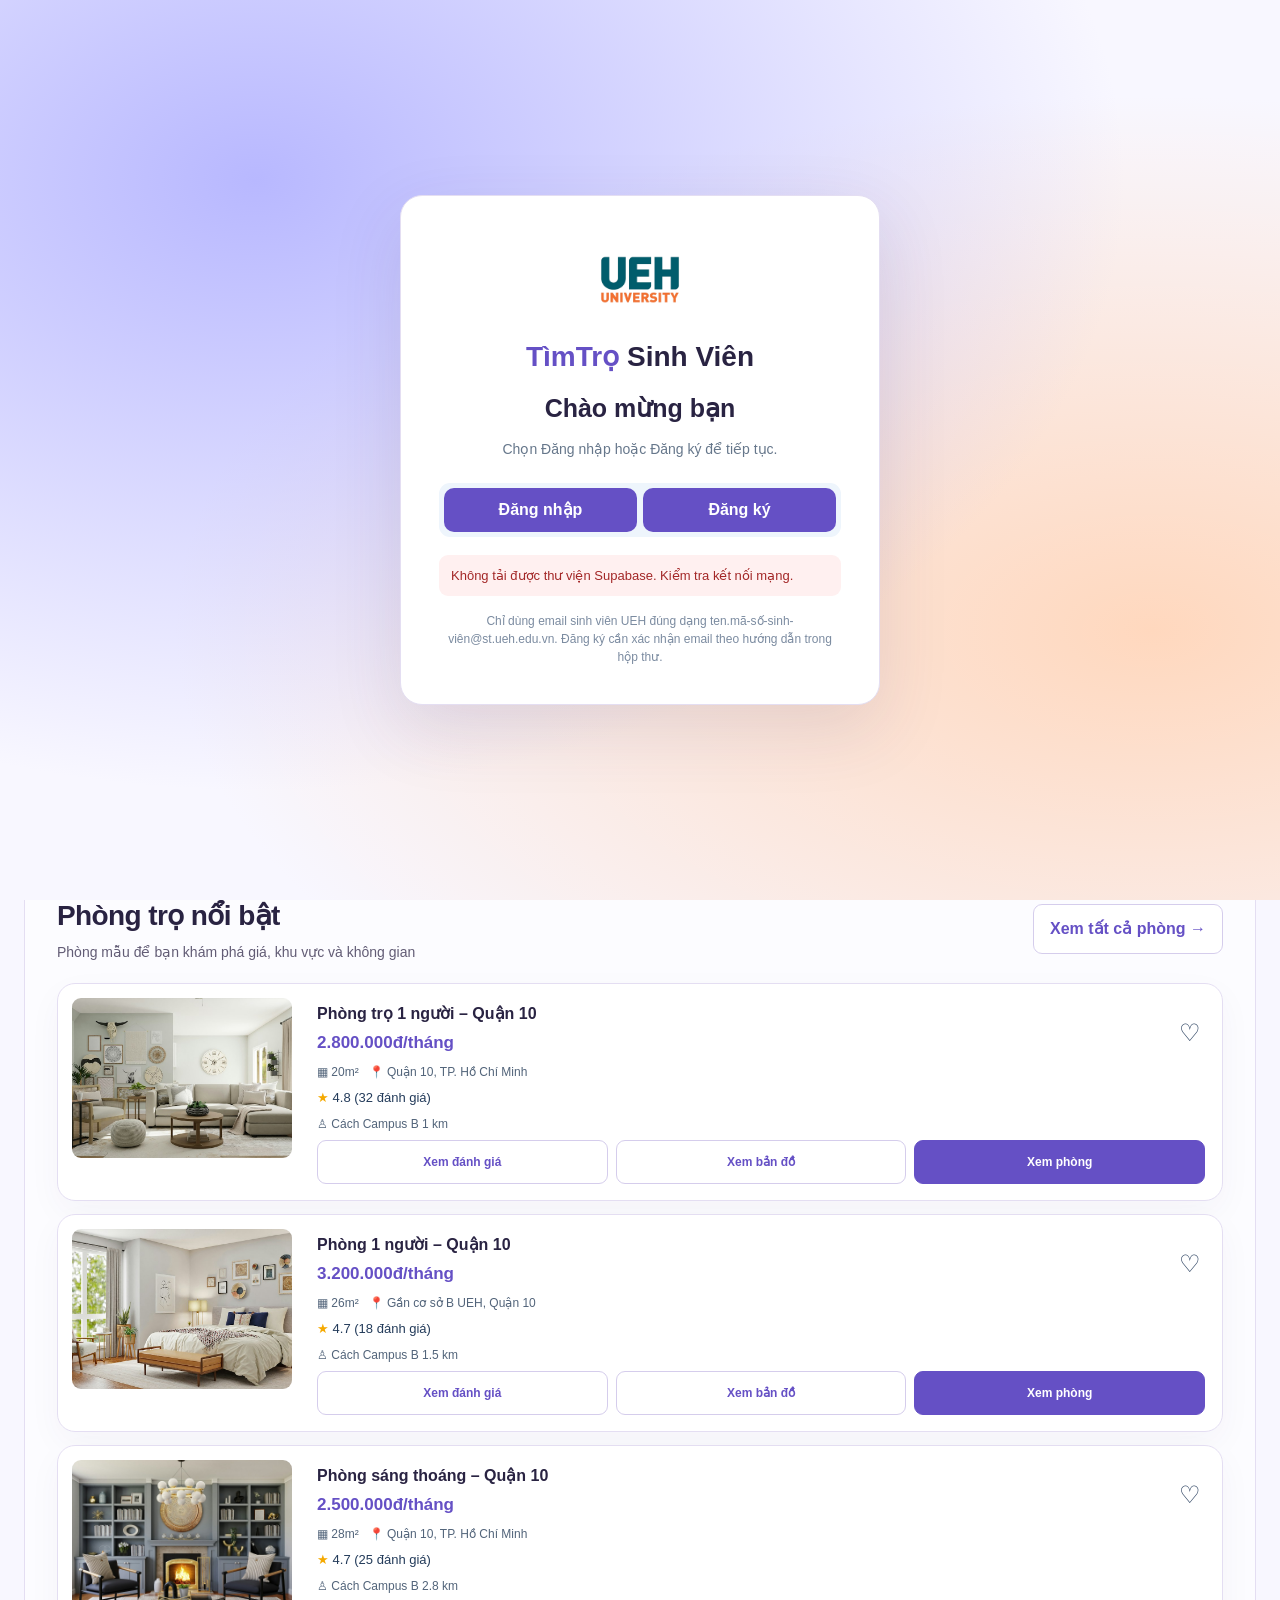
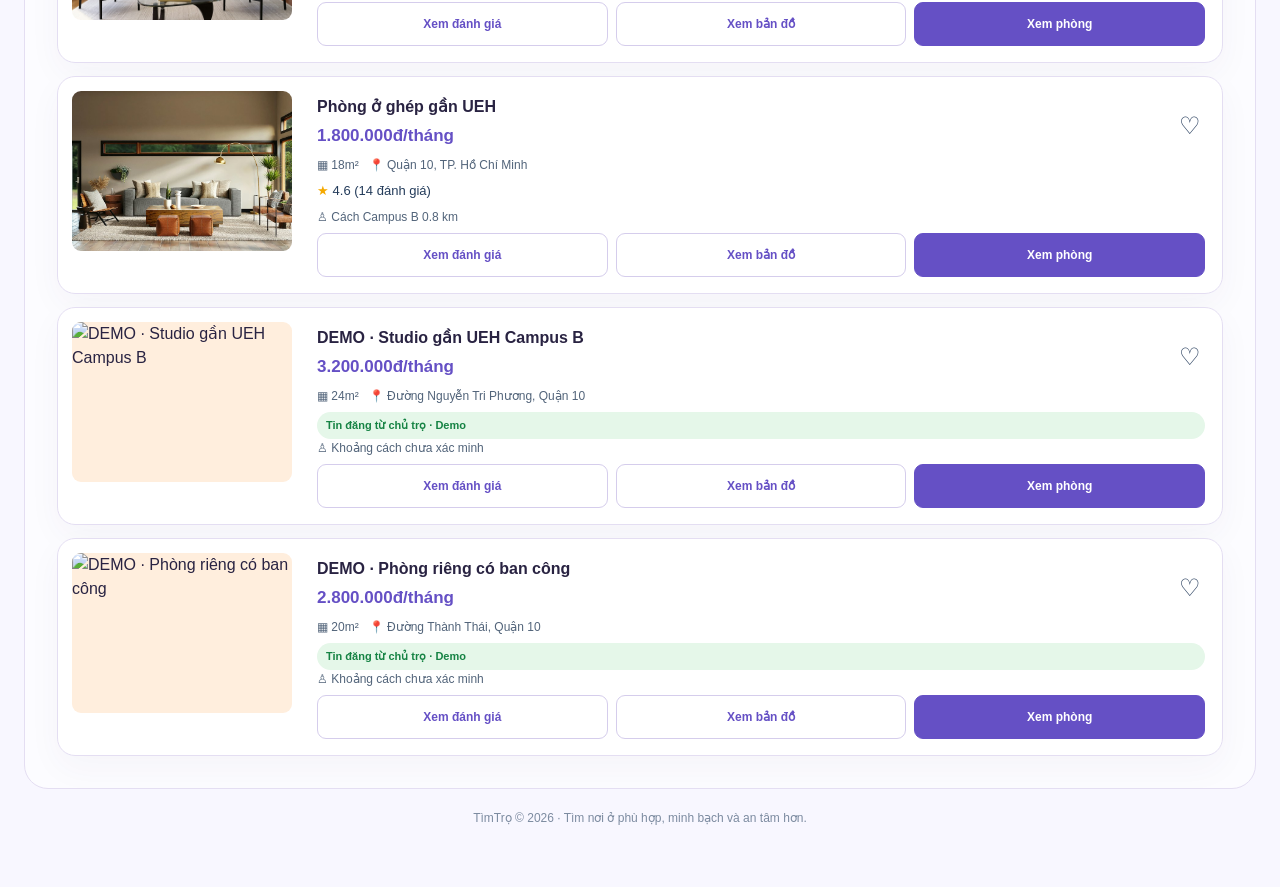
==== timtro_website/index.html @ a9573df6 "Defer OTP and fix roommate privacy and chat state" ====
<!DOCTYPE html>
<html lang="vi">
<head>
<meta charset="UTF-8" />
<meta name="viewport" content="width=device-width, initial-scale=1.0" />
<title>TìmTrọ — Tìm phòng trọ an toàn</title>
<style>
:root{--blue:#0878ed;--blue2:#0757b8;--navy:#10284b;--pale:#eef6ff;--line:#d9e8f5;--green:#168344;--greenbg:#e5f7e9;--muted:#68768a;--shadow:0 10px 30px #183e6510}
*{box-sizing:border-box}body{margin:0;font-family:Inter,"Segoe UI",Arial,sans-serif;color:#172b4d;background:linear-gradient(130deg,#f4f8ff,#fff 52%,#eef5ff);min-height:100vh}button,input,select,textarea{font:inherit}button{cursor:pointer;transition:.18s}button:hover{transform:translateY(-1px);filter:brightness(.98)}.shell{max-width:1220px;margin:auto;padding:14px 20px 32px}.topbar{height:64px;background:#fff;border:1px solid var(--line);border-radius:18px 18px 0 0;display:flex;align-items:center;justify-content:space-between;padding:0 25px;box-shadow:var(--shadow);position:sticky;top:0;z-index:20}.brand{display:flex;align-items:center;gap:12px;font-size:24px;font-weight:800;color:var(--navy);white-space:nowrap}.brandmark{width:34px;height:34px;display:grid;place-items:center;color:var(--blue);font-size:32px}.nav{display:flex;align-items:center;gap:clamp(12px,3vw,42px)}.nav button{border:0;background:none;color:#263b5a;padding:10px 0;font-size:14px}.nav button.active{color:var(--blue);font-weight:700}.avatar{border:0;background:#eaf4ff;border-radius:50%;width:38px;height:38px;color:#234a76;font-size:20px}.page{background:#ffffffb8;border:1px solid var(--line);border-top:0;border-radius:0 0 18px 18px;min-height:650px;overflow:hidden}.hero{min-height:245px;background:linear-gradient(90deg,#0759b7f5 0%,#0879eddb 48%,#163f6b55 100%),url('https://images.unsplash.com/photo-1616486338812-3dadae4b4ace?auto=format&fit=crop&w=1600&q=85') center/cover;display:flex;align-items:center;padding:38px 5%;color:#fff;position:relative}.hero-copy{max-width:560px;position:relative;z-index:1}.hero h1{font-size:clamp(30px,4vw,44px);line-height:1.12;margin:0 0 18px;font-weight:800;letter-spacing:-.8px}.hero p{font-size:16px;line-height:1.6;max-width:480px;margin:0 0 22px;color:#eaf5ff}.trust-row{display:flex;flex-wrap:wrap;gap:20px;font-size:14px;font-weight:700}.trust-row span{display:flex;gap:8px;align-items:center}.trust-row b{font-size:20px}.search-card{position:relative;margin:-48px auto 28px;width:min(760px,92%);background:#fff;border:1px solid #d6e6f5;border-radius:14px;padding:22px;box-shadow:0 16px 42px #123d6718;z-index:2}.field-label{display:block;font-size:13px;font-weight:750;color:#314866;margin:0 0 8px}.room-types{display:grid;grid-template-columns:1fr 1fr;gap:10px;margin-bottom:18px}.type-option{border:1px solid #d6e4f2;border-radius:10px;padding:12px;text-align:center;background:#f9fbfe;color:#334b68;font-weight:650}.type-option.selected{background:#e8f4ff;border-color:#1684f8;color:#0868cf;box-shadow:inset 0 0 0 1px #1684f8}.fields{display:grid;grid-template-columns:1fr 1fr;gap:15px;margin-bottom:15px}.fields.three{grid-template-columns:1fr 1fr 1fr}.field select,.field input{width:100%;border:1px solid #d4e1ee;border-radius:9px;padding:12px 11px;background:#fff;color:#243b5b;outline:none}.field select:focus,.field input:focus,textarea:focus{border-color:var(--blue);box-shadow:0 0 0 3px #0878ed17}.primary,.secondary,.lightbtn{border-radius:9px;padding:12px 16px;font-weight:750;border:1px solid var(--blue)}.primary{background:linear-gradient(110deg,#0878ed,#0765d1);color:white;box-shadow:0 4px 10px #0878ed24}.secondary{background:#fff;color:#0872dc}.lightbtn{background:#eff7ff;color:#1269bf;border-color:#d6e8fa}.full{width:100%}.content{padding:26px 30px 34px}.section-head{display:flex;align-items:flex-end;justify-content:space-between;gap:12px;margin-bottom:20px}.section-head h2{margin:0 0 5px;font-size:24px;color:var(--navy)}.muted{color:var(--muted);font-size:14px}.result-layout{display:grid;grid-template-columns:250px 1fr;gap:22px}.panel,.room-card,.review-panel,.detail-panel,.verification-card{background:#fff;border:1px solid var(--line);border-radius:13px;box-shadow:var(--shadow)}.panel{padding:18px;height:max-content}.panel h3{font-size:16px;margin:0 0 17px}.filter-line{font-size:13px;line-height:1.6;margin:0 0 14px;color:#455771}.filter-line strong{color:#243b5b}.room-list{display:flex;flex-direction:column;gap:13px}.room-card{display:grid;grid-template-columns:220px 1fr;gap:17px;padding:10px;cursor:pointer}.room-card:hover{border-color:#8cc6ff;box-shadow:0 10px 28px #0878ed13}.room-image{width:100%;height:160px;object-fit:cover;border-radius:9px;background:#e7eef7}.room-info{min-width:0;padding:4px 3px 2px;display:flex;flex-direction:column}.room-title-row{display:flex;justify-content:space-between;gap:10px}.room-title{font-weight:800;color:#183354;margin:0 0 4px;font-size:16px}.price{color:#0878ed;font-weight:800;font-size:17px;margin:0 0 8px}.verified-pill{display:inline-flex;align-items:center;gap:5px;background:var(--greenbg);color:var(--green);border-radius:20px;padding:5px 9px;font-size:11px;font-weight:800;white-space:nowrap;height:max-content}.meta{display:flex;flex-wrap:wrap;gap:10px;color:#52647a;font-size:12px;margin-bottom:7px}.rating{font-size:13px;color:#233b5a;margin-bottom:7px}.star{color:#f5a900}.room-actions{display:flex;gap:8px;margin-top:auto}.room-actions button{padding:8px 10px;font-size:12px;flex:1}.heart{background:none;border:0;font-size:24px;color:#243b5b;padding:0 4px}.heart.saved{color:#e34867}.back{border:0;background:none;color:#2a4667;font-weight:700;margin-bottom:16px;padding:0}.detail-grid{display:grid;grid-template-columns:1.2fr .8fr;gap:20px}.gallery-main{width:100%;height:330px;object-fit:cover;border-radius:12px}.thumbs{display:grid;grid-template-columns:repeat(4,1fr);gap:7px;margin:10px 0}.thumbs img{width:100%;height:72px;object-fit:cover;border-radius:7px;cursor:pointer;border:2px solid transparent}.thumbs img:hover{border-color:var(--blue)}.amenities{padding:18px;background:#fff;border:1px solid var(--line);border-radius:12px}.amenity-grid{display:grid;grid-template-columns:repeat(3,1fr);gap:15px;margin-top:14px;font-size:13px}.cost-card{background:#eff8ff;border:1px solid #cfe8fb;border-radius:12px;padding:18px;margin:14px 0}.cost-total{font-size:26px;font-weight:850;margin:7px 0 12px}.cost-row{display:flex;justify-content:space-between;gap:12px;font-size:13px;margin:11px 0}.verify-box{background:#e9f9ef;border:1px solid #c9eed5;border-radius:12px;padding:15px;margin:12px 0}.verify-box h3{color:#168344;margin:0 0 8px}.checkline{font-size:13px;margin:7px 0;color:#2d6241}.detail-actions{display:flex;gap:10px;margin-top:12px}.detail-actions>*{flex:1}.verify-banner{background:linear-gradient(100deg,#e7f9eb,#f7fff8);border-bottom:1px solid #d8efde;padding:24px 30px;display:flex;gap:18px;align-items:center}.shield{font-size:42px;color:#14823e}.verify-banner h2{color:#126d31;margin:0 0 5px;font-size:22px}.verify-list{padding:22px 30px;display:flex;flex-direction:column;gap:12px}.verify-step{background:white;border:1px solid var(--line);border-radius:12px;padding:18px;display:grid;grid-template-columns:55px 1fr auto;gap:14px;align-items:center}.step-icon{width:48px;height:48px;background:#168344;color:white;border-radius:50%;display:grid;place-items:center;font-size:23px}.verify-step h3{margin:0 0 7px;font-size:16px}.verify-step p{margin:5px 0;font-size:13px;color:#53647a}.reviews-grid{display:grid;grid-template-columns:1fr 300px;gap:20px}.review-panel{padding:20px}.rating-big{font-size:34px;font-weight:850}.review-tabs{display:flex;gap:8px;flex-wrap:wrap;margin:16px 0}.review-tabs button{border:1px solid var(--line);border-radius:9px;background:#eff7ff;padding:9px 14px;font-weight:650}.review-tabs button.active{border-color:var(--blue);color:var(--blue)}.review{display:grid;grid-template-columns:42px 1fr;gap:12px;padding:15px 0;border-bottom:1px solid #e5edf5}.review-avatar{width:40px;height:40px;border-radius:50%;display:grid;place-items:center;background:#e6f2ff;color:#1767b7;font-weight:800}.review h4{margin:0 0 4px}.review p{margin:6px 0;color:#53647a;font-size:14px;line-height:1.5}.checklist{background:#f0f8ff;padding:20px;border-radius:12px;border:1px solid var(--line);height:max-content}.checklist h3{margin:0 0 6px}.checkitem{padding:12px 0;border-bottom:1px solid #dce9f5;font-size:14px}.checkitem span{color:#0aad4b;font-size:19px;margin-right:9px}.contact-card{padding:22px}.landlord{display:flex;gap:16px;align-items:center;margin-bottom:18px}.landlord-avatar{width:82px;height:82px;border-radius:50%;object-fit:cover;background:#e4effb}.landlord h2{margin:0 0 6px}.verified-text{color:var(--green);font-weight:750}.contact-methods{display:grid;grid-template-columns:1fr 1fr;gap:10px;margin:15px 0 24px}.contact-card textarea{width:100%;min-height:115px;resize:vertical;padding:14px;border:1px solid #d1deeb;border-radius:10px;margin:8px 0 12px}.toast{position:fixed;right:22px;bottom:22px;background:#16385e;color:white;padding:14px 18px;border-radius:10px;box-shadow:0 12px 30px #10284b35;z-index:50;display:none}.empty{padding:50px 20px;text-align:center;color:var(--muted)}.hidden{display:none!important}.small-label{font-size:12px;color:var(--muted)}footer{text-align:center;color:#7c8ba0;font-size:12px;padding:20px}
@media(max-width:850px){.shell{padding:0}.topbar{border-radius:0;padding:0 14px;height:60px}.brand{font-size:20px}.nav{gap:10px}.nav button{font-size:12px}.nav button:nth-child(1),.nav button:nth-child(4){display:none}.page{border-radius:0}.result-layout,.detail-grid,.reviews-grid{grid-template-columns:1fr}.filter-panel{order:0}.room-card{grid-template-columns:170px 1fr}.room-image{height:150px}.content{padding:20px 14px}.hero{padding:30px 22px;min-height:230px}.search-card{margin-top:-30px;padding:16px}.verify-step{grid-template-columns:45px 1fr}.verify-step .secondary{grid-column:2}.verify-list{padding:16px}.verify-banner{padding:20px}.detail-actions{flex-direction:column}}
@media(max-width:560px){.nav button:nth-child(2),.nav button:nth-child(3){display:none}.hero h1{font-size:31px}.fields,.fields.three{grid-template-columns:1fr}.room-card{grid-template-columns:1fr}.room-image{height:190px}.room-actions{flex-wrap:wrap}.room-actions button{min-width:28%}.room-title-row{align-items:flex-start}.verified-pill{font-size:10px}.gallery-main{height:250px}.amenity-grid{grid-template-columns:1fr 1fr}.contact-methods{grid-template-columns:1fr}.section-head{align-items:flex-start;flex-direction:column}}

.role-gate{position:fixed;inset:0;z-index:1000;background:linear-gradient(135deg,#0759b7 0%,#0878ed 55%,#163f6b 100%);display:flex;align-items:center;justify-content:center;padding:22px;color:#173452}
.role-box{width:min(900px,100%);background:#fff;border-radius:24px;padding:clamp(24px,5vw,48px);box-shadow:0 25px 80px #042d5a55;text-align:center}
.role-brand{display:flex;justify-content:center;align-items:center;gap:10px;color:#10284b;font-weight:850;font-size:30px;margin-bottom:12px}.role-brand span{color:#0878ed;font-size:35px}
.role-box h1{font-size:clamp(25px,4vw,36px);margin:12px 0;color:#10284b}.role-intro{color:#66778b;line-height:1.6;max-width:570px;margin:0 auto 28px}
.role-options{display:grid;grid-template-columns:1fr 1fr;gap:18px;text-align:left}.role-choice{border:1.5px solid #d9e8f5;background:#f9fcff;border-radius:17px;padding:24px;display:flex;flex-direction:column;gap:12px;align-items:flex-start;color:#203c5e;cursor:pointer}.role-choice:hover{border-color:#0878ed;background:#f0f7ff;transform:translateY(-3px);box-shadow:0 12px 28px #0878ed18}.role-icon{height:58px;width:58px;border-radius:16px;background:#e2f1ff;display:grid;place-items:center;font-size:30px}.role-choice h2{font-size:22px;margin:0;color:#10284b}.role-choice p{font-size:14px;line-height:1.55;color:#63758a;margin:0;min-height:44px}.role-cta{margin-top:5px;color:#0878ed;font-weight:800}.role-note{font-size:12px;color:#7b8ba0;margin:22px 0 0}.role-switch{border:0;background:#e8f4ff;color:#0868cf;border-radius:8px;padding:8px 11px;font-size:12px;font-weight:800;margin-left:8px}
.auth-tabs{display:grid;grid-template-columns:1fr 1fr;gap:6px;background:#eef5fc;border-radius:11px;padding:5px;margin:0 0 18px}.auth-card .auth-tabs .auth-tab{background:transparent;color:#47617d;border:0;box-shadow:none;padding:10px}.auth-card .auth-tabs .auth-tab.active{background:#fff;color:#0872dc;box-shadow:0 2px 8px #10284b12}.auth-card input{display:block}.auth-card form label{margin-top:2px}
body.role-pending{overflow:hidden}
@media(max-width:600px){.role-options{grid-template-columns:1fr}.role-choice{padding:19px}.role-choice p{min-height:0}.role-box{padding:24px 18px}.role-brand{font-size:26px}}


.auth-gate{position:fixed;inset:0;z-index:1200;background:linear-gradient(135deg,#0759b7 0%,#0878ed 55%,#163f6b 100%);display:flex;align-items:center;justify-content:center;padding:20px;color:#173452}
.auth-card{width:min(480px,100%);background:#fff;border-radius:22px;padding:clamp(24px,5vw,38px);box-shadow:0 25px 80px #042d5a55}
.auth-brand{font-size:28px;font-weight:850;color:#10284b;text-align:center;margin-bottom:10px}.auth-brand span{color:#0878ed}
.auth-card h1{text-align:center;font-size:25px;color:#10284b;margin:12px 0}.auth-copy{text-align:center;color:#66778b;line-height:1.55;font-size:14px;margin:0 0 22px}
.auth-card .auth-back{display:block;width:auto;margin:0 auto 18px;padding:7px 0;border:0;background:transparent;color:#0872dc;box-shadow:none;font-weight:700}.auth-card label{display:block;font-size:13px;font-weight:750;margin:0 0 7px;color:#314866}.auth-card input{width:100%;border:1px solid #d4e1ee;border-radius:10px;padding:13px 12px;margin-bottom:12px}.auth-card button{width:100%;border-radius:10px;padding:13px 16px;font-weight:750;border:1px solid #0878ed;background:linear-gradient(110deg,#0878ed,#0765d1);color:white}.auth-msg{font-size:13px;line-height:1.5;margin-top:14px;padding:11px 12px;border-radius:9px;display:none;overflow-wrap:anywhere}.auth-msg.info{display:block;background:#eff7ff;color:#174e85}.auth-msg.error{display:block;background:#fff0f0;color:#a32727}.auth-msg.success{display:block;background:#e9f9ef;color:#126d31}.auth-small{text-align:center;font-size:12px;color:#7b8ba0;line-height:1.5;margin:16px 0 0}.auth-user{font-size:12px;color:#5c6f85;max-width:230px;overflow-wrap:anywhere}

/* Roommate finder */
.roommate-hero{display:grid;grid-template-columns:1.1fr .9fr;gap:20px;align-items:center;padding:28px;background:linear-gradient(120deg,#eaf8ff,#f7fcff);border:1px solid #d5edf9;border-radius:16px;margin-bottom:22px}.roommate-hero h2{font-size:clamp(24px,3vw,34px);margin:0 0 10px;color:#075b82}.roommate-hero p{line-height:1.65;color:#45677b;margin:0}.roommate-hero-art{font-size:72px;text-align:center;letter-spacing:8px}.roommate-layout{display:grid;grid-template-columns:300px minmax(0,1fr);gap:20px;align-items:start}.roommate-form{display:grid;grid-template-columns:1fr 1fr;gap:13px}.roommate-form .wide{grid-column:1/-1}.roommate-form input,.roommate-form select,.roommate-form textarea,.roommate-filters input,.roommate-filters select{width:100%;border:1px solid #d4e1ee;border-radius:9px;padding:11px;background:#fff;color:#243b5b}.roommate-form textarea{min-height:94px;resize:vertical}.tag-options{display:flex;flex-wrap:wrap;gap:7px}.tag-option{border:1px solid #d7e7f2;border-radius:20px;padding:7px 10px;background:#f8fcff;color:#47617d;font-size:12px}.tag-option.selected{background:#e2f6f2;border-color:#65c9b5;color:#116c5d}.roommate-filters{display:grid;grid-template-columns:repeat(5,minmax(110px,1fr));gap:9px;margin-bottom:14px}.roommate-grid{display:grid;grid-template-columns:repeat(2,minmax(0,1fr));gap:14px}.person-card{background:#fff;border:1px solid var(--line);border-radius:14px;padding:15px;box-shadow:var(--shadow);min-width:0}.person-head{display:flex;gap:12px;align-items:center}.person-photo{width:72px;height:72px;border-radius:50%;object-fit:cover;background:#e8f3fc;flex-shrink:0}.person-name{font-weight:800;font-size:16px;color:#183354;margin:0 0 5px}.online-dot{color:#168344;font-size:12px;font-weight:700}.match-score{margin-left:auto;background:#e3faf3;color:#087b64;border-radius:12px;padding:8px;font-weight:850;white-space:nowrap}.person-tags{display:flex;flex-wrap:wrap;gap:6px;margin:10px 0}.person-tag{font-size:11px;background:#eaf6ff;color:#2a6489;border-radius:20px;padding:5px 8px}.person-intro{font-size:13px;line-height:1.55;color:#53677c;min-height:58px}.person-actions{display:grid;grid-template-columns:1fr 1fr;gap:8px}.person-actions button{font-size:12px;padding:10px 7px}.connection-note{background:#eff8ff;border:1px solid #d7eaf8;border-radius:11px;padding:13px;color:#496780;font-size:13px;line-height:1.5;margin-top:14px}.request-status{font-size:12px;font-weight:800;padding:5px 8px;border-radius:20px;background:#fff3d7;color:#946100}.request-status.accepted{background:#e5f7e9;color:#168344}.request-status.declined{background:#fff0f0;color:#a32727}.roommate-empty{border:1px dashed #b9d5e9;border-radius:12px;padding:25px;text-align:center;color:#60768b;grid-column:1/-1}
@media(max-width:950px){.roommate-layout{grid-template-columns:1fr}.roommate-filters{grid-template-columns:repeat(3,minmax(0,1fr))}}
@media(max-width:650px){.roommate-hero{grid-template-columns:1fr}.roommate-hero-art{display:none}.roommate-grid{grid-template-columns:1fr}.roommate-form{grid-template-columns:1fr}.roommate-form .wide{grid-column:auto}.roommate-filters{grid-template-columns:1fr 1fr}.nav button[data-page="roommates"]:not([data-open-messages]){display:none}}


/* Host management workspace */
.host-layout{display:grid;grid-template-columns:repeat(4,minmax(0,1fr));gap:12px;margin:18px 0}.host-stat{background:#fff;border:1px solid var(--line);border-radius:13px;padding:17px;box-shadow:var(--shadow)}.host-stat .num{font-size:27px;font-weight:850;color:var(--navy);margin-top:6px}.host-toolbar{display:flex;gap:10px;flex-wrap:wrap;align-items:center;justify-content:space-between;margin:20px 0 12px}.host-listings{display:grid;grid-template-columns:repeat(2,minmax(0,1fr));gap:14px}.host-room{display:grid;grid-template-columns:150px 1fr;gap:14px;background:white;border:1px solid var(--line);border-radius:14px;padding:12px;box-shadow:var(--shadow);min-width:0}.host-room img{width:150px;height:145px;object-fit:cover;border-radius:9px;background:#eef4fa}.host-room h3{margin:0 0 6px;color:var(--navy)}.host-room-actions{display:flex;gap:7px;flex-wrap:wrap;margin-top:12px}.host-room-actions button{font-size:12px;padding:8px 10px}.host-status{display:inline-flex;padding:5px 9px;border-radius:30px;font-size:11px;font-weight:800}.host-status.available{background:#e7f9ee;color:#147b3e}.host-status.unavailable{background:#fff0e8;color:#ad4c18}.host-status.draft{background:#eef2f7;color:#596a80}.host-form-grid{display:grid;grid-template-columns:1fr 1fr;gap:13px}.host-form-grid .wide{grid-column:1/-1}.host-form-grid textarea{width:100%;padding:12px;border:1px solid #d4e1ee;border-radius:9px;min-height:85px}.host-photo-preview{display:flex;gap:8px;flex-wrap:wrap;margin-top:8px}.host-photo-preview img{width:92px;height:72px;object-fit:cover;border-radius:8px;border:1px solid var(--line)}.host-nav-only{display:none!important} #hostPage{display:none!important} .role-switch{display:none!important}.host-mode .nav button[data-page]:not([data-page="host"]){display:none}.host-mode .host-nav-only{display:inline-flex!important}.host-mode .nav button[data-page="host"]{color:var(--blue);font-weight:800}.host-mode #homePage,.host-mode #searchPage,.host-mode #detailPage,.host-mode #verificationPage,.host-mode #reviewsPage,.host-mode #contactPage,.host-mode #favoritesPage,.host-mode #notificationsPage,.host-mode #accountPage,.host-mode #roommatesPage{display:none!important}
@media(max-width:800px){.host-layout{grid-template-columns:repeat(2,minmax(0,1fr))}.host-listings{grid-template-columns:1fr}}
@media(max-width:520px){.host-room{grid-template-columns:1fr}.host-room img{width:100%;height:170px}.host-form-grid{grid-template-columns:1fr}.host-form-grid .wide{grid-column:auto}.host-layout{gap:8px}.host-stat{padding:12px}.host-stat .num{font-size:22px}}

.contact-settings{display:grid;grid-template-columns:1fr 1fr;gap:12px}.contact-settings input,.contact-settings select{width:100%;border:1px solid #d4e1ee;border-radius:9px;padding:11px;background:#fff}.inbox-toolbar{display:flex;gap:10px;align-items:center;justify-content:space-between;flex-wrap:wrap}.privacy-note{font-size:12px;color:#63758b;line-height:1.5}.chat-thread{display:flex;gap:12px;align-items:center;padding:12px;border-bottom:1px solid #e5edf5}.chat-thread:last-child{border-bottom:0}.chat-thread .review-avatar{flex-shrink:0}@media(max-width:560px){.contact-settings{grid-template-columns:1fr}}

/* Entry screens rely on the .hidden class. Do not force-hide them when visible. */
.shell{position:relative;z-index:1}
.topbar,.nav{position:relative;z-index:20;pointer-events:auto}
.nav button{position:relative;z-index:21;pointer-events:auto;cursor:pointer}
#accountPage{position:relative;z-index:1}

/* TìmTrọ roommate discovery: dating-app-inspired, but focused on safe roommate compatibility. */
.profile-settings-layout{display:grid;grid-template-columns:minmax(220px,.65fr) minmax(0,1.7fr);gap:18px;align-items:start}
.profile-photo-panel{text-align:center;position:sticky;top:88px}
.profile-large-avatar{width:116px;height:116px;border-radius:50%;object-fit:cover;border:4px solid #eff7ff;box-shadow:0 8px 22px #1d4e7a18;margin:8px auto 14px;display:block}
.profile-photo-panel h3{margin:0 0 6px;color:var(--navy)}
.profile-photo-panel #choosePfp{margin:12px auto 8px}
.account-profile-form h3{margin:0 0 16px}
.account-profile-form .fields{margin-bottom:8px}
.account-profile-form .field.wide{grid-column:1/-1}
.profile-form-actions{display:flex;gap:10px;flex-wrap:wrap;margin-top:8px}
.roommate-hero{background:linear-gradient(120deg,#e8f3ff,#f8fbff 52%,#e5f2ff);border-color:#cfe3f7}
.roommate-hero h2{color:#164e8d}
.roommate-hero-art{font-size:62px;letter-spacing:2px}
.roommate-hero .person-tag{background:#fff;color:#1767b7;border:1px solid #cfe3f7}
.roommate-grid{grid-template-columns:repeat(2,minmax(0,1fr));align-items:stretch}
.person-card.dating-card{padding:0;overflow:hidden;border-radius:18px;display:flex;flex-direction:column;box-shadow:0 12px 28px #233e5510;transition:transform .18s,box-shadow .18s}
.person-card.dating-card:hover{transform:translateY(-3px);box-shadow:0 18px 36px #233e551a}
.dating-photo-wrap{position:relative;height:205px;background:linear-gradient(135deg,#e9f3ff,#f7fbff);overflow:hidden}
.dating-photo{width:100%;height:100%;object-fit:cover;display:block}
.dating-photo-wrap:after{content:"";position:absolute;inset:45% 0 0;background:linear-gradient(transparent,#101b30a8);pointer-events:none}
.dating-photo-score{position:absolute;z-index:1;top:12px;right:12px;background:#fff;color:#0868cf;border:1px solid #cfe3f7;border-radius:22px;padding:7px 11px;font-size:12px;font-weight:850;box-shadow:0 4px 15px #10284b25}
.dating-photo-badge{position:absolute;z-index:1;left:12px;bottom:12px;color:#fff;font-size:11px;font-weight:800;letter-spacing:.3px}
.dating-card-body{padding:16px;display:flex;flex-direction:column;flex:1}
.dating-name-row{display:flex;gap:8px;align-items:flex-start;justify-content:space-between}
.dating-name-row .person-name{font-size:19px;line-height:1.25}
.dating-meta{font-size:12px;color:#68768a;line-height:1.5;margin-top:4px}
.dating-budget{font-size:14px;font-weight:850;color:#163c62;margin:12px 0 6px}
.dating-card-body .person-intro{min-height:auto;margin:8px 0 4px}
.dating-card-body .person-tags{margin:9px 0 14px}
.dating-actions{display:grid;grid-template-columns:.8fr 1.2fr;gap:9px;margin-top:auto}
.dating-actions button{border-radius:24px;padding:11px 9px;font-size:13px;font-weight:800}
.dating-pass{background:#fff;color:#69788a;border:1px solid #dfe7ef}
.dating-like{background:linear-gradient(110deg,#0878ed,#075fc5);color:#fff;border:1px solid #0868cf;box-shadow:0 5px 14px #0878ed25}
.dating-sub-actions{display:flex;align-items:center;justify-content:space-between;gap:8px;margin-top:9px}
.dating-sub-actions button{font-size:12px;padding:7px 8px;border:0;background:transparent;color:#47617d}
.dating-chip{display:inline-flex;align-items:center;gap:5px;border-radius:20px;background:#eaf4ff;color:#1767b7;padding:5px 8px;font-size:11px;font-weight:750}

/* Compact view switch: same roommate data in list/card or swipe mode. */
.roommate-results-toolbar{align-items:center}
.roommate-view-actions{display:flex;align-items:center;gap:8px;flex-wrap:wrap}
.roommate-view-toggle,.roommate-view-refresh{padding:8px 11px;font-size:12px;white-space:nowrap}
.roommate-view-toggle[aria-pressed="true"]{background:#eaf4ff;color:#075fc5;box-shadow:inset 0 0 0 1px #c4def9}

/* Dating-app inspired swipe deck, using TìmTrọ blue rather than pink. */
#roommateResults.roommate-grid.swipe-mode{display:flex!important;justify-content:center;align-items:flex-start;min-height:620px;padding:12px 0 20px;}
.swipe-deck{width:min(100%,440px);position:relative;margin:0 auto 18px;padding:8px 0 18px;touch-action:pan-y;isolation:isolate;}
.swipe-deck:before,.swipe-deck:after{content:"";position:absolute;inset:18px 12px 34px;background:#fff;border:1px solid #dce9f7;border-radius:22px;box-shadow:0 10px 28px #174b7b12;z-index:-2;pointer-events:none;transform:rotate(-3deg)}
.swipe-deck:after{inset:12px 6px 27px;z-index:-1;transform:rotate(2deg);background:#f9fcff}
.swipe-card{width:100%;max-width:440px;margin:0 auto;position:relative;z-index:1;cursor:grab;touch-action:pan-y;user-select:none;-webkit-user-select:none;transform:translateX(0) rotate(0);transition:transform .22s ease,box-shadow .22s ease;box-shadow:0 18px 42px #143a601a!important;}
.swipe-card:active{cursor:grabbing}
.swipe-card .dating-photo-wrap{height:300px}
.swipe-card .dating-card-body{padding:19px}
.swipe-card .dating-name-row .person-name{font-size:22px}
.swipe-card .dating-actions{grid-template-columns:1fr 1.25fr;gap:12px;margin-top:15px}
.swipe-card .dating-actions button{min-height:46px;font-size:14px}
.swipe-card .dating-pass{color:#1767b7;border:1px solid #bdd9f7;background:#fff}
.swipe-card .dating-like{background:linear-gradient(110deg,#0878ed,#075fc5);border-color:#075fc5;color:#fff}
.swipe-card.swipe-exit-left{transform:translateX(-125%) rotate(-14deg);opacity:.2}
.swipe-card.swipe-exit-right{transform:translateX(125%) rotate(14deg);opacity:.2}
.swipe-instructions{display:flex;align-items:center;justify-content:center;gap:8px;flex-wrap:wrap;text-align:center;color:#5b7088;font-size:12px;margin:0 auto 10px;max-width:440px}
.swipe-instructions span{display:inline-flex;align-items:center;gap:4px;background:#fff;border:1px solid #d7e7f8;border-radius:24px;padding:6px 10px}
.swipe-count{font-size:12px;color:#6b7d92;text-align:center;margin:0 0 8px}
.swipe-empty{width:min(100%,440px);margin:8px auto;padding:36px 22px;text-align:center;background:#fff;border:1px solid #d9e8f7;border-radius:18px;box-shadow:0 12px 28px #123d6710}
.swipe-empty h3{margin:0 0 8px;color:#164e8d}
@media(max-width:540px){#roommateResults.roommate-grid.swipe-mode{min-height:560px;padding:8px 0 14px}.swipe-card .dating-photo-wrap{height:250px}.swipe-card .dating-card-body{padding:15px}.swipe-card .dating-name-row .person-name{font-size:20px}}

.profile-modal-backdrop{position:fixed;inset:0;z-index:1800;background:#14243c80;display:flex;align-items:center;justify-content:center;padding:18px}
.profile-modal{width:min(620px,100%);max-height:90vh;overflow:auto;background:#fff;border-radius:20px;box-shadow:0 22px 80px #0a1a302d}
.profile-modal-cover{height:210px;background:#edf4fb;position:relative}
.profile-modal-cover img{width:100%;height:100%;object-fit:cover}
.profile-modal-close{position:absolute;right:12px;top:12px;border:0;border-radius:50%;width:38px;height:38px;background:#fff;color:#243b5b;font-size:22px}
.profile-modal-body{padding:22px}
.profile-modal-body h2{margin:0 0 5px}
.profile-modal-actions{display:flex;gap:10px;flex-wrap:wrap;margin-top:18px}
.profile-modal-actions button{flex:1;min-width:140px}
@media(max-width:760px){.profile-settings-layout{grid-template-columns:1fr}.profile-photo-panel{position:static}.roommate-layout{grid-template-columns:1fr}.roommate-grid{grid-template-columns:repeat(2,minmax(0,1fr))}.dating-photo-wrap{height:180px}}
@media(max-width:540px){.roommate-grid{grid-template-columns:1fr}.dating-photo-wrap{height:230px}.profile-form-actions>*{width:100%}}


/* Keep the essential account and message links reachable on phone screens. */
@media(max-width:850px){.nav button[data-open-messages]{display:inline-flex!important}}
@media(max-width:560px){.topbar{gap:8px;padding:0 10px}.nav{max-width:calc(100vw - 145px);overflow-x:auto;flex-wrap:nowrap;gap:8px;justify-content:flex-end}.nav button{white-space:nowrap;font-size:11px;padding:8px 2px}.nav button[data-page="home"],.nav button[data-page="search"],.nav button[data-page="roommates"]:not([data-open-messages]),.nav button[data-page="favorites"],.nav button[data-page="notifications"]{display:none!important}.nav button[data-open-messages],.nav button[data-page="account"],.nav button.avatar{display:inline-flex!important;align-items:center;justify-content:center}.nav button.avatar{flex:0 0 34px;width:34px;height:34px;padding:0}.roommate-layout{display:flex;flex-direction:column-reverse}.profile-settings-layout{grid-template-columns:1fr}}


.ueh-logo-wrap{display:inline-flex;align-items:center;background:#fff;padding:2px 6px;border-radius:8px;border:1px solid #d4e7ea;box-shadow:0 2px 6px #00586212}
.ueh-svg-logo{width:56px;height:38px;display:block}
.brand-text{display:flex;align-items:center;gap:6px;font-size:22px;color:#10284b}
.brand-sub{font-size:12px;background:#ea5b27;color:#fff;padding:2px 7px;border-radius:12px;font-weight:800;letter-spacing:.5px}
.brandmark{display:none}

/* Modern Animations & Micro-interactions */
@keyframes fadeIn {
  from { opacity: 0; transform: translateY(8px); }
  to { opacity: 1; transform: translateY(0); }
}
@keyframes heroShimmer {
  0% { background-position: 0% 50%; }
  50% { background-position: 100% 50%; }
  100% { background-position: 0% 50%; }
}
@keyframes heartBeat {
  0% { transform: scale(1); }
  30% { transform: scale(1.35); }
  60% { transform: scale(0.9); }
  100% { transform: scale(1); }
}
main section:not(.hidden) {
  animation: fadeIn 0.35s cubic-bezier(0.16, 1, 0.3, 1) forwards;
}
.hero {
  background-size: 200% 200%, cover !important;
  animation: heroShimmer 18s ease infinite;
}
.room-card, .person-card, .review-panel, .panel, .search-card {
  transition: transform 0.22s cubic-bezier(0.16, 1, 0.3, 1), box-shadow 0.22s cubic-bezier(0.16, 1, 0.3, 1), border-color 0.22s ease;
}
.room-card:hover {
  transform: translateY(-3px);
  border-color: #7ab8fb !important;
  box-shadow: 0 14px 34px #0878ed1a !important;
}
.room-card:hover .room-image {
  transform: scale(1.02);
}
.heart {
  transition: transform 0.2s cubic-bezier(0.175, 0.885, 0.32, 1.275), color 0.2s ease;
}
.heart:hover {
  transform: scale(1.2);
}
.heart.saved {
  animation: heartBeat 0.4s cubic-bezier(0.175, 0.885, 0.32, 1.275);
}

 .ueh-logo-image{display:block;width:72px;height:72px;object-fit:contain;flex:none}.auth-brand .ueh-logo-image{width:130px;height:94px}.role-brand .ueh-logo-image{width:72px;height:55px}.ueh-logo-wrap{padding:0 4px!important;overflow:visible} .chat-avatar{width:34px;height:34px;flex:0 0 34px;border-radius:50%;object-fit:cover;background:#d9e7f0;color:#005862;display:inline-flex;align-items:center;justify-content:center;font-weight:800}.chat-message{display:flex;align-items:flex-end;gap:8px}.chat-message.mine{justify-content:flex-end}.chat-header>div{display:grid;grid-template-columns:34px minmax(0,1fr);grid-template-rows:auto auto;column-gap:9px;align-items:center}.chat-header>div>.chat-avatar{grid-column:1;grid-row:1/3}.chat-header h3{grid-column:2;grid-row:1;margin:0}.chat-header p{grid-column:2;grid-row:2;margin:0}.chat-thread{display:flex;align-items:center;gap:10px}
</style>
<link rel="stylesheet" href="assets/aurora.css">
</head>
<body>

<div class="auth-gate hidden" id="authGate">
  <div class="auth-card">
    <div class="auth-brand">
  <div style="display:flex;justify-content:center;margin-bottom:8px">
    <img class="ueh-logo-image" src="assets/ueh-logo.png" alt="UEH University" width="110" height="110">
  </div>
  <span>TìmTrọ</span> Sinh Viên
</div>
    <h1 id="authTitle">Chào mừng bạn</h1>
    <p class="auth-copy" id="authCopy">Chọn Đăng nhập hoặc Đăng ký để tiếp tục.</p>
    <button type="button" id="backToRole" class="auth-back hidden">← Quay lại chọn vai trò</button>
    <div class="auth-tabs" role="group" aria-label="Tài khoản">
      <button type="button" class="auth-tab" id="loginTab" data-auth-mode="login">Đăng nhập</button>
      <button type="button" class="auth-tab" id="signupTab" data-auth-mode="signup">Đăng ký</button>
    </div>
    <form id="authForm" class="hidden">
      <div id="usernameWrap" class="hidden">
         <label for="authUsername">Tên hiển thị</label>
        <input id="authUsername" type="text" autocomplete="username" minlength="2" maxlength="40" placeholder="Tên người dùng" />
      </div>
      <label for="authEmail">Email sinh viên UEH</label>
       <input id="authEmail" type="email" autocomplete="username" required placeholder="ten.123456789@st.ueh.edu.vn" />
       <label for="authPassword">Mật khẩu</label>
       <input id="authPassword" type="password" autocomplete="current-password" minlength="8" required placeholder="Ít nhất 8 ký tự" />
       <div id="confirmPasswordWrap" class="hidden"><label for="authConfirmPassword">Xác nhận mật khẩu</label><input id="authConfirmPassword" type="password" autocomplete="new-password" minlength="8" /></div>
       <button id="sendAuth" type="submit">Đăng nhập</button>
    </form>
     <button id="backToAuthChoice" type="button" class="auth-back hidden">← Quay lại lựa chọn</button>
    <div id="authMessage" class="auth-msg" role="status" aria-live="polite"></div>
     <p class="auth-small">Chỉ dùng email sinh viên UEH đúng dạng ten.mã-số-sinh-viên@st.ueh.edu.vn. Đăng ký cần xác nhận email theo hướng dẫn trong hộp thư.</p>
  </div>
</div>

<div class="role-gate hidden" id="roleGate">
  <div class="role-box">
    <div class="role-brand">
  <div style="display:inline-flex;align-items:center;background:#fff;padding:2px 6px;border-radius:8px;border:1px solid #d4e7ea;box-shadow:0 2px 6px #00586212;margin-right:10px">
    <img class="ueh-logo-image" src="assets/ueh-logo.png" alt="UEH University" width="110" height="110">
  </div>
  <span>TìmTrọ UEH</span>
</div>
    <h1>Bạn đang tìm phòng hay cho thuê?</h1>
    <p class="role-intro">Chọn vai trò của bạn để bắt đầu. Bạn có thể đổi vai trò sau này.</p>
    <div class="role-options">
      <button class="role-choice" data-role="finder">
        <span class="role-icon">⌕</span>
        <h2>Người tìm trọ</h2>
        <p>Tìm phòng phù hợp, xem giá thuê, tiện nghi, đánh giá và thông tin xác thực.</p>
        <span class="role-cta">Tìm phòng ngay　→</span>
      </button>
      <button class="role-choice" data-role="host">
        <span class="role-icon">⌂</span>
        <h2>Chủ trọ / Người cho thuê</h2>
        <p>Khám phá khu vực quản lý tin đăng và chuẩn bị thông tin phòng cho thuê.</p>
        <span class="role-cta">Tiếp tục với vai trò chủ trọ　→</span>
      </button>
    </div>
    <p class="role-note">Chọn vai trò để tiếp tục. Dữ liệu phòng và tin đăng vẫn là dữ liệu minh họa.</p>
  </div>
</div>

<div class="shell">
<header class="topbar">
  <div class="brand">
  <span class="ueh-logo-wrap" title="Đại học UEH">
    <img class="ueh-logo-image" src="assets/ueh-logo.png" alt="UEH University" width="110" height="110">
  </span>
  <span class="brand-text">TìmTrọ <small class="brand-sub">UEH</small></span>
</div>
  <nav class="nav" aria-label="Điều hướng">
    <button class="active" data-page="home">Trang chủ</button><button data-page="search">Tìm phòng</button><button data-page="roommates">Tìm bạn cùng phòng</button><button data-page="roommates" data-open-messages="true">Tin nhắn</button><button data-page="favorites">Yêu thích</button><button data-page="notifications">Thông báo</button><button data-page="account">Tài khoản</button><button class="avatar" data-page="account" aria-label="Tài khoản">●</button>
    <button class="host-nav-only" data-page="host">Quản lý tin đăng</button>
    <button id="switchRole" class="role-switch host-nav-only">Đổi vai trò</button>
  </nav>
</header>
<main class="page" id="mainContent">
<section id="homePage">
  <div class="hero"><div class="hero-copy"><h1>Một nơi ở tốt.<br>Một khởi đầu mới.</h1><p>Tìm phòng gần UEH, chia sẻ chi phí và gặp những người bạn cùng nhịp sống. Bắt đầu cuộc sống sinh viên theo cách của bạn.</p><div class="trust-row"><span><b>🛡️</b> An toàn</span><span><b>🤝</b> Minh bạch</span><span><b>🎓</b> Dành riêng cho sinh viên</span></div></div></div>
  <div class="search-card">
    <label class="field-label">Loại phòng</label>
    <div class="room-types"><button class="type-option" data-type="shared">♧　Ở ghép</button><button class="type-option selected" data-type="single">◉　Phòng đơn</button></div>
    <div class="fields">
      <div class="field">
        <label class="field-label">📍 Campus (Cơ sở UEH)</label>
        <select id="campus">
          <option value="all">Tất cả cơ sở UEH</option>
          <option value="B" selected>Cơ sở B – 279 Nguyễn Tri Phương, Q.10</option>
          <option value="A">Cơ sở A – 59C Nguyễn Đình Chiểu, Q.3</option>
          <option value="NTP">Cơ sở Nguyễn Tri Phương (B1, B2) – Q.10</option>
          <option value="E">Cơ sở E – 54 Nguyễn Văn Thủ, Q.1</option>
          <option value="H">Cơ sở H – 215 Tô Hiến Thành, Q.10</option>
          <option value="N">Cơ sở N – Nam TP, Nguyễn Văn Linh, Q.7/Bình Chánh</option>
          <option value="V">Cơ sở V – 91 Ba Tháng Hai, Q.10</option>
        </select>
      </div>
      <div class="field">
        <label class="field-label">🏘️ Khu vực ở (Lân cận cơ sở UEH)</label>
        <select id="livingArea">
          <option value="all">Tất cả khu vực lân cận</option>
          <option value="q10">Quận 10 (Gần Cơ sở B, Cơ sở H, Cơ sở V)</option>
          <option value="q3">Quận 3 (Gần Cơ sở A, Viện Đào tạo)</option>
          <option value="q1">Quận 1 (Gần Cơ sở E, Trung tâm)</option>
          <option value="q5">Quận 5 (Lân cận Cơ sở B, ĐH Kinh tế)</option>
          <option value="q7_binhchanh">Quận 7 / Bình Chánh (Gần Phân hiệu Nam Sài Gòn Campus N)</option>
          <option value="phunhuan_binhthanh">Phú Nhuận / Bình Thạnh (Thuận tiện di chuyển Q.1, Q.3)</option>
        </select>
      </div>
    </div>
    <div class="fields three"><div class="field"><label class="field-label">₫ Giá thuê (triệu/tháng)</label><select id="minPrice"><option value="2">Từ 2 triệu</option><option value="0">Từ 0 triệu</option><option value="3">Từ 3 triệu</option></select></div><div class="field"><label class="field-label">Đến</label><select id="maxPrice"><option value="3.5">Đến 3.5 triệu</option><option value="2.5">Đến 2.5 triệu</option><option value="5">Đến 5 triệu</option></select></div><div class="field"><label class="field-label">Khoảng cách đến campus</label><select id="distance"><option value="3">≤ 3 km</option><option value="1">≤ 1 km</option><option value="5">≤ 5 km</option></select></div></div>
    <button class="primary full" id="searchBtn">⌕　Tìm phòng</button>
  </div>
  <div class="content"><div class="section-head"><div><h2>Phòng trọ nổi bật</h2><div class="muted">Phòng mẫu để bạn khám phá giá, khu vực và không gian</div></div><button class="secondary" data-page="search">Xem tất cả phòng →</button></div><div id="featuredRooms" class="room-list"></div></div>
</section>
<section id="searchPage" class="content hidden">
  <button class="back" data-page="home">←　Quay lại trang chủ</button>
  <div class="section-head"><div><h2>Kết quả tìm kiếm</h2><div class="muted" id="resultCount">3 phòng trọ phù hợp với tiêu chí của bạn</div></div><div class="field"><label class="small-label">Sắp xếp</label><select id="sort"><option value="asc">Giá tăng dần</option><option value="desc">Giá giảm dần</option><option value="rating">Đánh giá cao nhất</option></select></div></div>
  <div class="result-layout"><aside class="panel filter-panel"><h3>Thông tin tìm kiếm</h3><p class="filter-line"><strong>Loại phòng:</strong> <span id="summaryType">Phòng đơn</span></p><p class="filter-line"><strong>Campus:</strong> <span id="summaryCampus">Cơ sở B UEH</span></p><p class="filter-line"><strong>Khu vực ở:</strong> <span id="summaryArea">Tất cả khu vực</span></p><p class="filter-line"><strong>Giá thuê:</strong> <span id="summaryPrice">2–3.5 triệu</span></p><p class="filter-line"><strong>Khoảng cách:</strong> <span id="summaryDistance">≤ 3 km</span></p><button class="secondary full" data-page="home">Chỉnh sửa tìm kiếm</button></aside><div id="roomResults" class="room-list"></div></div>
</section>
<section id="detailPage" class="content hidden">
  <button class="back" data-page="search">←　Quay lại danh sách phòng</button>
  <div class="detail-grid"><div><img id="mainGallery" class="gallery-main" src="" alt="Ảnh phòng trọ"><div id="thumbs" class="thumbs"></div><div class="amenities"><h3>Tiện nghi <span class="verified-pill">✓ Đã xác thực</span></h3><div class="amenity-grid"><span>🛏️ Giường</span><span>🗄️ Tủ đồ</span><span>❄️ Máy lạnh</span><span>📶 Wifi</span><span>🧺 Máy giặt chung</span><span>🍳 Bếp chung</span></div></div></div>
  <div class="detail-panel" style="padding:18px"><h2 id="detailTitle" style="margin:0 0 5px">Phòng trọ 1 người – Quận 10</h2><div class="price" id="detailPrice">2.800.000đ/tháng</div><div class="muted">📍 <span id="detailAddress">Quận 10, TP. Hồ Chí Minh</span></div><div class="cost-card"><strong>Tổng chi phí mỗi tháng</strong><div class="cost-total" id="totalCost">3.200.000đ</div><div class="cost-row"><span>◆ Tiền thuê phòng</span><span id="rentCost">2.800.000đ</span></div><div class="cost-row"><span>ϟ Điện (ước tính)</span><span>100.000đ</span></div><div class="cost-row"><span>♢ Nước (ước tính)</span><span>50.000đ</span></div><div class="cost-row"><span>◉ Wifi</span><span>100.000đ</span></div><div class="cost-row"><span>⊙ Phí dịch vụ</span><span>150.000đ</span></div><button class="back" id="costDetails">Chi tiết chi phí⌄</button><div id="costExtra" class="hidden small-label">Chi phí là ước tính minh họa; vui lòng xác nhận trực tiếp với chủ trọ trước khi thuê.</div></div><div class="verify-box"><h3>🛡 Đã xác thực 3/3 lớp</h3><div class="checkline">✓ Ảnh đã xác thực</div><div class="checkline">✓ Thông tin phòng đã xác thực</div><div class="checkline">✓ Người thuê đã xác nhận</div></div><button class="primary full" data-page="verification">Xem chi tiết xác thực</button><div class="detail-actions"><button class="secondary" data-page="reviews">Xem đánh giá</button><button class="secondary" data-page="contact">♙ Liên hệ chủ trọ</button></div></div></div>
  <button class="primary full" style="margin-top:14px" data-page="search">↶　Quay lại danh sách phòng</button>
</section>
<section id="verificationPage" class="hidden">
 <div class="verify-banner"><div class="shield">🛡️</div><div><h2>PHÒNG ĐÃ HOÀN TẤT 3/3 LỚP XÁC THỰC</h2><div>Đảm bảo thông tin minh bạch, an toàn cho bạn</div></div></div>
 <div class="verify-list">
  <div class="verify-step"><div class="step-icon">♟</div><div><h3>Lớp 1 - Xác thực từ người thuê</h3><p>🟢 Trải nghiệm thực tế từ người đã ở hoặc đã đến xem.</p><p>Miêu tả trải nghiệm, ưu nhược điểm cần tránh, chấp nhận.</p></div><button class="secondary" data-page="reviews">Xem thông tin xác thực</button></div>
  <div class="verify-step"><div class="step-icon">📍</div><div><h3>Lớp 2 - Xác thực địa điểm & thông tin phòng</h3><p>Địa chỉ: <span id="verifyAddress">Quận 10, TP. Hồ Chí Minh</span></p><p>Thông tin phòng: 20m² – 1 người – Tầng 3 – Thang bộ</p><p>✓ Đã đối chiếu với thực tế (mẫu minh họa)</p></div><button class="secondary" id="mapBtn">Xem bản đồ & thông tin</button></div>
  <div class="verify-step"><div class="step-icon">📷</div><div><h3>Lớp 3 - Xác thực hình ảnh 360° / video</h3><p>Hình ảnh / Video toàn bộ phòng</p><p>✓ Đã kiểm chứng (trạng thái demo)</p><div class="thumbs" style="max-width:240px"><img src="https://images.unsplash.com/photo-1616486338812-3dadae4b4ace?auto=format&fit=crop&w=300&q=80" alt="Phòng"><img src="https://images.unsplash.com/photo-1616486029423-aaa4789e8c9a?auto=format&fit=crop&w=300&q=80" alt="Phòng khác"></div></div><button class="secondary" data-page="detail">Xem hình ảnh / video</button></div>
  <div class="verify-box"><h3>✓ Hoàn tất 3/3 lớp xác thực</h3><div class="checkline">Bạn có thể yên tâm hơn về độ tin cậy của thông tin này.</div><div class="small-label">Lưu ý: đây là bản demo giao diện, không phải xác minh pháp lý thực tế.</div></div>
  <button class="primary" data-page="detail">↶ Quay lại phòng</button>
 </div>
</section>
<section id="reviewsPage" class="content hidden">
 <button class="back" data-page="detail">←　Quay lại phòng</button><div class="reviews-grid"><div class="review-panel"><h2 style="margin:0 0 5px">Đánh giá phòng</h2><div><span class="rating-big">4.8/5</span> <span class="star" style="font-size:29px">★★★★★</span> <span class="muted">(32 đánh giá)</span></div><div class="review-tabs"><button class="active" data-review-filter="all">Tất cả (32)</button><button data-review-filter="room">Phòng (20)</button><button data-review-filter="owner">Chủ trọ (8)</button><button data-review-filter="info">Thông tin (4)</button></div><div id="reviewList"></div><button class="secondary full" id="moreReviews">Xem thêm đánh giá</button></div><aside class="checklist"><h3>Checklist phòng</h3><div class="muted">(từ sinh viên đã thuê)</div><div class="checkitem"><span>●</span> Sạch sẽ</div><div class="checkitem"><span>●</span> Đúng mô tả</div><div class="checkitem"><span>●</span> An ninh tốt</div><div class="checkitem"><span>●</span> Không chung chủ</div><div class="checkitem"><span>●</span> Wifi ổn định</div><div class="checkitem"><span>●</span> Đủ nội thất cơ bản</div><button class="secondary full" id="checklistBtn" style="margin-top:14px">Xem chi tiết checklist</button><div id="checklistExtra" class="hidden small-label" style="margin-top:12px">Kiểm tra khóa cửa, lối thoát hiểm, hóa đơn điện nước, tiền cọc và điều khoản hợp đồng trước khi chuyển vào.</div></aside></div>
</section>
<section id="contactPage" class="content hidden">
 <button class="back" data-page="detail">←　Quay lại phòng</button>
 <div class="panel contact-card"><h2>Liên hệ quản trị viên UEH</h2><p class="muted">TìmTrọ không cung cấp chức năng đăng tin hoặc quản lý phòng cho người cho thuê trong phiên bản này.</p><p>Để cung cấp hoặc cập nhật thông tin phòng trọ, vui lòng liên hệ quản trị viên website UEH.</p><div class="verify-box"><strong>Thông tin phòng chỉ mang tính tham khảo</strong><p class="small-label">Nhóm dự án không trực tiếp tiếp nhận tin đăng từ chủ trọ.</p></div></div>
</section>


<section id="roommatesPage" class="content hidden">
 <div class="section-head"><div><div class="eyebrow">Một chỗ ở · Một người bạn</div><h2>Tìm bạn ở ghép</h2></div><button class="secondary" id="myConnectionsBtn" type="button">Đã quan tâm <span id="connectionCount">0</span></button></div>
 <div class="roommate-hero"><h2>Phòng đã có bạn.<br>Chỉ còn thiếu bạn thôi.</h2><p>Tìm một chỗ trống trong phòng đang có người ở. Chọn ngân sách và nếp sinh hoạt phù hợp, rồi trò chuyện trực tiếp với người đăng.</p><div class="stat-strip"><span>Phòng 2 / 3 / 4 người</span><span>Chi phí tính theo người</span><span>Quan tâm → mở chat</span></div></div>
 <div class="roommate-layout">
  <aside class="panel needs-panel">
   <form id="roommateProfileForm">
    <details open><summary>Hồ sơ của tôi</summary><div class="roommate-form">
     <div><label for="rpName">Tên hiển thị *</label><input id="rpName" required maxlength="40" placeholder="Tên bạn muốn mọi người thấy"></div>
     <div><label for="rpCampus">Cơ sở học</label><select id="rpCampus"><option>UEH - Campus B</option><option>UEH - Campus A</option><option>UEH - Nguyễn Tri Phương</option><option>UEH - Nam Sài Gòn</option></select></div>
     <div><label for="rpGender">Giới tính</label><select id="rpGender"><option value="Any">Không muốn nêu</option><option value="Female">Nữ</option><option value="Male">Nam</option><option value="Other">Khác</option></select></div>
     <div><label for="rpStudy">Năm học</label><select id="rpStudy"><option>Năm 1</option><option>Năm 2</option><option>Năm 3</option><option>Năm 4+</option></select></div>
     <div><label for="rpAge">Tuổi</label><input id="rpAge" type="number" min="16" max="100" placeholder="Không bắt buộc"></div>
     <div><label for="rpMajor">Ngành học</label><input id="rpMajor" maxlength="80" placeholder="Không bắt buộc"></div>
     <div><label for="rpHometown">Quê quán</label><input id="rpHometown" maxlength="80" placeholder="Không bắt buộc"></div>
     <div><label for="rpHobbies">Sở thích</label><input id="rpHobbies" maxlength="160" placeholder="Không bắt buộc"></div>
     <div><label for="rpCooking">Thói quen nấu ăn</label><select id="rpCooking"><option value="">Không chia sẻ</option><option value="often">Thường nấu</option><option value="sometimes">Thỉnh thoảng</option><option value="rarely">Ít nấu</option></select></div>
     <div><label for="rpIntro">Giới thiệu bản thân</label><textarea id="rpIntro" maxlength="500" placeholder="Một chút về bạn và điều bạn mong đợi ở người ở chung…"></textarea></div>
    </div></details>
    <details><summary>Nhu cầu ở ghép</summary><div class="roommate-form" id="needsQuestions">
     <p class="question-count">Trả lời để so sánh nhu cầu với từng phòng. Bạn có thể chọn “Linh hoạt”.</p>
     <div><label for="rpArea">Khu vực muốn ở</label><input id="rpArea" maxlength="100" placeholder="Ví dụ: Quận 10"></div>
     <div><label for="rpBudgetMin">Ngân sách thấp nhất / người</label><select id="rpBudgetMin"><option value="1000000">1 triệu</option><option value="1500000">1,5 triệu</option><option value="2000000" selected>2 triệu</option><option value="2500000">2,5 triệu</option></select></div>
     <div><label for="rpBudgetMax">Ngân sách cao nhất / người</label><select id="rpBudgetMax"><option value="1500000">1,5 triệu</option><option value="2000000">2 triệu</option><option value="2500000">2,5 triệu</option><option value="3000000" selected>3 triệu</option><option value="4000000">4 triệu</option><option value="5000000">5 triệu</option></select></div>
     <div><label for="rpCapacity">Tổng số người trong phòng</label><select id="rpCapacity" data-need="capacity"><option value="Any">Linh hoạt</option><option value="2">2 người</option><option value="3">3 người</option><option value="4">4 người</option></select></div>
     <div><label for="rpMoveDate">Ngày muốn chuyển vào</label><input id="rpMoveDate" type="date" data-need="moveDate"></div>
     <div><label for="rpSleep">Giờ đi ngủ</label><select id="rpSleep" data-need="sleep"><option value="Any">Linh hoạt</option><option value="early">Trước 23 giờ</option><option value="late">Sau 23 giờ</option></select></div>
     <div><label for="rpQuiet">Không gian sinh hoạt</label><select id="rpQuiet" data-need="quiet"><option value="Any">Linh hoạt</option><option value="quiet">Ưu tiên yên tĩnh</option><option value="social">Thích giao lưu</option></select></div>
     <div><label for="rpCleaning">Lịch dọn dẹp</label><select id="rpCleaning" data-need="cleaning"><option value="Any">Linh hoạt</option><option value="daily">Gọn gàng mỗi ngày</option><option value="weekly">Phân công theo tuần</option></select></div>
     <div><label for="rpSmoking">Hút thuốc trong phòng</label><select id="rpSmoking" data-need="smoking"><option value="Any">Linh hoạt</option><option value="no">Không chấp nhận</option><option value="outside">Chỉ hút bên ngoài</option></select></div>
     <div><label for="rpPets">Thú cưng</label><select id="rpPets" data-need="pets"><option value="Any">Linh hoạt</option><option value="no">Không nuôi thú cưng</option><option value="yes">Có thể nuôi</option></select></div>
     <div><label for="rpGuests">Khách tới chơi</label><select id="rpGuests" data-need="guests"><option value="Any">Linh hoạt</option><option value="notice">Báo trước cho bạn ở cùng</option><option value="limited">Hạn chế khách / không ở qua đêm</option></select></div>
     <div><label for="rpCosts">Cách chia chi phí</label><select id="rpCosts" data-need="costs"><option value="Any">Linh hoạt</option><option value="equal">Chia đều, ghi chép hàng tháng</option><option value="usage">Theo mức sử dụng</option></select></div>
    </div></details>
    <details><summary>Quyền riêng tư</summary><div class="roommate-form">
     <p class="privacy-note">Thông tin liên hệ chỉ hiện khi bạn chủ động cho phép.</p>
     <div><label for="rpPhone">Số điện thoại</label><input id="rpPhone" type="password" inputmode="tel" maxlength="25" autocomplete="off"></div>
     <div><label for="rpZalo">Zalo / liên hệ khác</label><input id="rpZalo" type="password" maxlength="80" autocomplete="off"></div>
     <button class="secondary" type="button" id="togglePrivateInputs" aria-pressed="false">Hiện thông tin đang nhập</button>
     <p class="privacy-note">Số điện thoại và Zalo chỉ mình bạn xem; hãy chia sẻ qua chat nếu muốn.</p>
     <label class="check-row"><input id="rpShowStudy" type="checkbox" checked> Hiện cơ sở và năm học</label>
     <label class="check-row"><input id="rpShowOptional" type="checkbox"> Hiện tuổi, ngành, quê quán và sở thích</label>
     <label class="check-row"><input id="rpShowNeeds" type="checkbox" checked> Hiện câu trả lời nhu cầu</label>
     <label class="check-row"><input id="rpHideProfile" type="checkbox"> Ẩn hồ sơ của tôi</label>
     <button class="secondary" type="button" id="previewMyProfile">Xem hồ sơ người khác sẽ thấy</button>
    </div></details>
    <button class="primary full" type="submit" id="saveRoommateProfile" style="margin-top:18px">Lưu hồ sơ & nhu cầu</button>
   </form>
   <details class="roommate-publish"><summary>Bạn có phòng và cần tìm người ở chung? Đăng bài</summary><p class="small-label">Bài đăng sẽ hiển thị cho các tài khoản sinh viên UEH khác.</p><form id="slotListingForm" class="roommate-form"><input id="slotEditId" type="hidden">
    <div><label for="slotTitle">Tiêu đề *</label><input id="slotTitle" required minlength="5" maxlength="90" placeholder="Phòng gần UEH cần thêm 1 bạn"></div>
    <div><label for="slotArea">Khu vực *</label><input id="slotArea" required maxlength="100" placeholder="Quận 10"></div>
    <div><label for="slotCampus">Gần cơ sở UEH</label><select id="slotCampus"><option value="">Không xác định</option><option>Campus A</option><option>Campus B</option><option>Nguyễn Tri Phương</option><option>Nam Sài Gòn</option></select></div>
    <div><label for="slotCapacity">Tổng sức chứa</label><select id="slotCapacity"><option value="2">2 người</option><option value="3">3 người</option><option value="4">4 người</option></select></div>
    <div><label for="slotOccupied">Số người đang ở *</label><input id="slotOccupied" type="number" value="1" min="1" max="3" required></div>
    <div><label for="slotPrice">Giá / người / tháng (đ) *</label><input id="slotPrice" type="number" min="100000" max="20000000" step="50000" required value="2000000"></div>
    <div><label for="slotAvailable">Ngày có thể chuyển vào *</label><input id="slotAvailable" type="date" required></div>
    <div><label for="slotGender">Ưu tiên giới tính</label><select id="slotGender"><option value="Any">Không yêu cầu</option><option value="Female">Nữ</option><option value="Male">Nam</option></select></div>
    <div><label for="slotSleep">Giờ ngủ</label><select id="slotSleep"><option value="Any">Linh hoạt</option><option value="early">Trước 23 giờ</option><option value="late">Sau 23 giờ</option></select></div>
    <div><label for="slotCleaning">Dọn dẹp</label><select id="slotCleaning"><option value="Any">Thỏa thuận</option><option value="daily">Tự dọn mỗi ngày</option><option value="weekly">Phân công theo tuần</option></select></div>
    <div><label for="slotPets">Thú cưng</label><select id="slotPets"><option value="Any">Không yêu cầu</option><option value="no">Không nuôi</option><option value="yes">Có thể nuôi</option></select></div>
    <div><label for="slotDeposit">Tiền cọc (đ)</label><input id="slotDeposit" type="number" min="0" step="50000" value="0"></div>
    <div><label for="slotElectricity">Tiền điện</label><input id="slotElectricity" maxlength="80" placeholder="VD: 3.500đ/kWh"></div>
    <div><label for="slotWater">Tiền nước</label><input id="slotWater" maxlength="80" placeholder="VD: 100.000đ/người"></div>
    <div><label for="slotCosts">Chia chi phí chung</label><input id="slotCosts" maxlength="120" placeholder="VD: Chia đều wifi, rác"></div>
    <div><label for="slotGuests">Quy định khách đến</label><input id="slotGuests" maxlength="120" placeholder="VD: Báo trước khi có khách"></div>
    <div><label for="slotShared">Đồ dùng chung</label><input id="slotShared" maxlength="120" placeholder="VD: Tủ lạnh, bếp, bàn học"></div>
    <fieldset><legend>Tiện nghi</legend><label class="check-row"><input type="checkbox" name="slotAmenity" value="ac"> Máy lạnh</label><label class="check-row"><input type="checkbox" name="slotAmenity" value="washer"> Máy giặt</label><label class="check-row"><input type="checkbox" name="slotAmenity" value="kitchen"> Bếp</label><label class="check-row"><input type="checkbox" name="slotAmenity" value="parking"> Chỗ để xe</label></fieldset>
    <label class="check-row"><input id="slotLandlordConsent" type="checkbox" required> Chủ nhà đã đồng ý cho tìm người ở chung *</label>
    <div><label for="slotDescription">Mô tả</label><textarea id="slotDescription" maxlength="500" placeholder="Phòng đang có ai, nội thất và chi phí khác…"></textarea></div>
    <button class="secondary" type="submit">Đăng phòng còn chỗ</button>
   </form></details>
  </aside>
  <div>
   <div class="panel roommate-filters">
    <div><label for="rfCapacity" class="small-label">Ở chung tổng cộng</label><select id="rfCapacity"><option value="Any">2 / 3 / 4 người</option><option value="2">2 người</option><option value="3">3 người</option><option value="4">4 người</option></select></div>
    <div><label for="rfBudget" class="small-label">Giá tối đa / người</label><select id="rfBudget"><option value="20000000">Mọi mức giá</option><option value="1500000">1,5 triệu</option><option value="2000000">2 triệu</option><option value="2500000">2,5 triệu</option><option value="3000000">3 triệu</option></select></div>
    <div><label for="rfArea" class="small-label">Khu vực</label><input id="rfArea" type="search" placeholder="Quận, cơ sở…" maxlength="100"></div>
    <div><label for="rfCampus" class="small-label">Gần cơ sở</label><select id="rfCampus"><option value="Any">Tất cả</option><option>Campus A</option><option>Campus B</option><option>Nguyễn Tri Phương</option><option>Nam Sài Gòn</option></select></div>
    <div><label for="rfAvailable" class="small-label">Ngày muốn vào (để trống nếu linh hoạt)</label><input id="rfAvailable" type="date"></div>
    <div><label for="rfVacancies" class="small-label">Chỗ trống</label><select id="rfVacancies"><option value="Any">Bất kỳ</option><option value="1">1</option><option value="2">2</option><option value="3">3+</option></select></div>
    <div><label for="rfGender" class="small-label">Ưu tiên giới tính</label><select id="rfGender"><option value="Any">Bất kỳ</option><option value="Female">Nữ</option><option value="Male">Nam</option></select></div>
    <div><label for="rfCleaning" class="small-label">Dọn dẹp</label><select id="rfCleaning"><option value="Any">Bất kỳ</option><option value="daily">Hằng ngày</option><option value="weekly">Theo tuần</option></select></div>
    <div><label for="rfAmenity" class="small-label">Tiện nghi</label><select id="rfAmenity"><option value="Any">Bất kỳ</option><option value="ac">Máy lạnh</option><option value="washer">Máy giặt</option><option value="kitchen">Bếp</option><option value="parking">Chỗ để xe</option></select></div>
    <label class="check-row"><input type="checkbox" id="rfVerified"> Chỉ xem phòng đã Room Check</label>
    <div><label for="rfSleep" class="small-label">Giờ đi ngủ</label><select id="rfSleep"><option value="Any">Linh hoạt</option><option value="early">Trước 23 giờ</option><option value="late">Sau 23 giờ</option></select></div>
    <div><label for="rfSmoking" class="small-label">Hút thuốc</label><select id="rfSmoking"><option value="Any">Linh hoạt</option><option value="no">Không hút trong phòng</option><option value="outside">Chỉ bên ngoài</option></select></div>
    <div><label for="rfPets" class="small-label">Thú cưng</label><select id="rfPets"><option value="Any">Linh hoạt</option><option value="no">Không nuôi</option><option value="yes">Có thể nuôi</option></select></div>
    <button class="secondary" type="button" id="resetRoommateFilters">Đặt lại bộ lọc</button>
    <label class="check-row" style="grid-column:span 2"><input type="checkbox" id="onlySavedSlots"> Chỉ xem phòng đã lưu</label>
   </div>
   <div class="section-head roommate-results-toolbar"><div><h2>Chỗ trống dành cho bạn</h2><div class="muted" id="roommateResultsCount" role="status"></div></div><button class="secondary" type="button" id="refreshRoommates">Làm mới</button></div>
   <div id="roommateResults" class="roommate-grid"></div>
   <p class="privacy-note" id="roommateDataNote">Bài đăng từ sinh viên UEH đã đăng nhập. Chỉ hiện nhãn Room Check sau khi có dữ liệu xác minh thật.</p>
   <div id="myConnectionsPanel" class="panel hidden" style="margin-top:20px"><div class="section-head"><h3>Phòng đã quan tâm</h3><button class="back" id="closeConnections" type="button">Đóng</button></div><div id="myConnectionsList"></div></div>
   <div id="roommateInboxPanel" class="panel" style="margin-top:20px"><div class="section-head"><h3>Tin nhắn của tôi</h3><button class="secondary" type="button" id="refreshInbox">Làm mới</button></div><div id="roommateInboxList"></div></div>
  </div>
 </div>
</section>

<section id="hostPage" class="content hidden">
 <div class="section-head"><div><h2>Trung tâm quản lý chủ trọ</h2><div class="muted">Quản lý tin đăng, tình trạng phòng trống và hình ảnh trong một nơi.</div></div><span class="verified-pill">⌂ Khu vực chủ trọ</span></div>
 <div class="panel" style="background:linear-gradient(115deg,#eaf5ff,#fff);margin-bottom:16px"><h2 style="margin:0 0 7px">Xin chào, chủ trọ! 👋</h2><p class="muted" style="line-height:1.6;margin-bottom:0">Tạo danh sách từng phòng, đánh dấu phòng đang trống/đã thuê, thêm ảnh và cập nhật giá. Bản demo lưu dữ liệu trên trình duyệt hiện tại; chưa công khai tin đăng cho người tìm phòng.</p></div>
 <div class="host-layout"><div class="host-stat"><div class="muted">Tổng phòng đã tạo</div><div class="num" id="hostStatTotal">0</div></div><div class="host-stat"><div class="muted">Đang trống</div><div class="num" id="hostStatAvailable">0</div></div><div class="host-stat"><div class="muted">Đã cho thuê</div><div class="num" id="hostStatRented">0</div></div><div class="host-stat"><div class="muted">Bản nháp</div><div class="num" id="hostStatDraft">0</div></div></div>
 <div class="host-toolbar"><div><h3 style="margin:0 0 4px">Danh sách phòng của tôi</h3><div class="muted">Cập nhật tình trạng để quản lý phòng dễ hơn.</div></div><button class="primary" id="createListing">＋ Thêm phòng mới</button></div>
 <div id="listingForm" class="panel hidden" style="margin-bottom:18px"><div class="section-head"><div><h3 id="listingFormTitle" style="margin:0">Thông tin phòng cho thuê</h3><div class="muted">Các trường có dấu * là bắt buộc.</div></div><button class="back" id="cancelListing">Đóng ✕</button></div>
  <form id="hostListingForm"><input id="listingEditId" type="hidden"><div class="host-form-grid">
   <div class="field"><label class="field-label" for="listingTitle">Tên tin đăng *</label><input id="listingTitle" required maxlength="100" placeholder="VD: Phòng có ban công gần UEH"></div>
   <div class="field"><label class="field-label" for="listingRent">Giá thuê (VNĐ/tháng) *</label><input id="listingRent" required type="number" min="100000" step="50000" placeholder="2800000"></div>
   <div class="field"><label class="field-label" for="listingAddress">Địa chỉ / khu vực *</label><input id="listingAddress" required maxlength="180" placeholder="Quận 10, TP. Hồ Chí Minh"></div>
   <div class="field"><label class="field-label" for="listingArea">Diện tích (m²) *</label><input id="listingArea" required type="number" min="1" max="1000" placeholder="20"></div>
   <div class="field"><label class="field-label" for="listingType">Loại phòng</label><select id="listingType"><option>Phòng riêng</option><option>Ở ghép</option><option>Căn hộ mini</option><option>Phòng trong nhà nguyên căn</option></select></div>
   <div class="field"><label class="field-label" for="listingAvailability">Tình trạng</label><select id="listingAvailability"><option value="available">Đang trống — có thể xem phòng</option><option value="rented">Đã cho thuê — tạm ẩn</option><option value="draft">Bản nháp — chưa sẵn sàng</option></select></div>
   <div class="field"><label class="field-label" for="listingDeposit">Tiền cọc (VNĐ)</label><input id="listingDeposit" type="number" min="0" step="50000" placeholder="2800000"></div>
   <div class="field"><label class="field-label" for="listingUtilities">Chi phí khác / tháng (VNĐ)</label><input id="listingUtilities" type="number" min="0" step="10000" placeholder="300000"></div>
   <div class="wide"><label class="field-label" for="listingDescription">Mô tả và tiện nghi</label><textarea id="listingDescription" maxlength="1000" placeholder="Mô tả nội thất, giờ giấc, điện nước, wifi, chỗ để xe..."></textarea></div>
   <div class="wide"><label class="field-label" for="listingPhotos">Ảnh phòng (có thể chọn nhiều ảnh)</label><input id="listingPhotos" type="file" accept="image/*" multiple><div id="hostPhotoPreview" class="host-photo-preview"></div><p class="small-label">Ảnh được lưu cục bộ trong trình duyệt ở bản demo. Tránh tải ảnh quá lớn; khi dùng thật cần lưu ảnh lên dịch vụ lưu trữ.</p></div>
   <div class="wide" style="display:flex;gap:9px;flex-wrap:wrap"><button class="primary" type="submit">Lưu thông tin phòng</button><button class="secondary" type="button" id="cancelListingBottom">Hủy</button></div>
  </div></form>
 </div>
 <div class="host-toolbar"><div class="field"><label class="small-label" for="hostStatusFilter">Lọc theo tình trạng</label><select id="hostStatusFilter"><option value="all">Tất cả phòng</option><option value="available">Đang trống</option><option value="rented">Đã cho thuê</option><option value="draft">Bản nháp</option></select></div><div class="muted" id="hostListCount">0 phòng</div></div>
 <div id="hostListings" class="host-listings"><div class="empty">Bạn chưa có phòng nào. Nhấn “Thêm phòng mới” để bắt đầu.</div></div>
 <div class="panel" style="margin-top:20px"><h3 style="margin-top:0">Mẹo quản lý tin đăng</h3><div class="filter-line">✓ Cập nhật ngay khi phòng đã có người thuê để tránh nhận yêu cầu không phù hợp.</div><div class="filter-line">✓ Dùng ảnh mới, rõ nét và đúng với hiện trạng phòng.</div><div class="filter-line">✓ Ghi rõ tiền cọc, điện nước, phí dịch vụ và điều kiện thuê.</div><div class="filter-line">✓ Không đưa giấy tờ tùy thân hoặc thông tin nhạy cảm vào ảnh công khai.</div></div>
</section>

<section id="favoritesPage" class="content hidden"><div class="section-head"><div><h2>Phòng yêu thích</h2><div class="muted">Những phòng bạn đã lưu sẽ xuất hiện ở đây.</div></div></div><div id="favoriteRooms" class="room-list"></div></section>
<section id="notificationsPage" class="content hidden"><h2>Thông báo</h2><div class="panel"><p>🔔 Chào mừng bạn đến với TìmTrọ!</p><p class="muted">Thông báo về phòng mới, tin nhắn và trạng thái xác thực sẽ xuất hiện ở đây.</p></div></section>
<section id="accountPage" class="content hidden">
 <div class="section-head"><div><h2>Hồ sơ của tôi</h2><div class="muted">Cập nhật thông tin hiển thị trên TìmTrọ.</div></div><div style="display:flex;gap:8px;flex-wrap:wrap"><button class="secondary" type="button" data-page="roommates">Hồ sơ tìm bạn cùng phòng →</button><button class="secondary" type="button" id="logoutBtn">Đăng xuất</button></div></div>
 <div class="profile-settings-layout">
  <div class="panel profile-photo-panel">
   <img class="profile-large-avatar" id="accountPfp" src="data:image/svg+xml,%3Csvg xmlns='http://www.w3.org/2000/svg' viewBox='0 0 100 100'%3E%3Crect width='100' height='100' rx='50' fill='%23e4effb'/%3E%3Ctext x='50' y='65' text-anchor='middle' font-size='50'%3E👤%3C/text%3E%3C/svg%3E" alt="Ảnh đại diện">
   <h3 id="profilePreviewName">Sinh viên UEH</h3><p class="muted" id="signedInEmail">Tài khoản UEH</p>
   <button class="secondary" type="button" id="choosePfp">＋ Thêm ảnh</button><input type="file" id="pfpFile" accept="image/png,image/jpeg,image/webp,image/gif" hidden>
   <p class="small-label">Ảnh được lưu trên tài khoản của bạn và hiển thị trong cuộc trò chuyện.</p>
  </div>
  <form id="accountProfileForm" class="panel account-profile-form">
   <h3>Thông tin cá nhân</h3>
   <div class="fields">
    <div class="field"><label class="field-label" for="profileDisplayName">Tên hiển thị</label><input id="profileDisplayName" maxlength="40" placeholder="Tên bạn muốn mọi người thấy" required></div>
    <div class="field"><label class="field-label" for="profileCampus">Trường / cơ sở</label><select id="profileCampus"><option>UEH - Campus B</option><option>UEH - Campus A</option><option>UEH - Nguyễn Tri Phương</option><option>Trường khác tại TP.HCM</option></select></div>
    <div class="field"><label class="field-label" for="profileStudy">Năm học</label><select id="profileStudy"><option>Năm 1</option><option>Năm 2</option><option>Năm 3</option><option>Năm 4+</option><option>Đã tốt nghiệp / đi làm</option></select></div>
    <div class="field"><label class="field-label" for="profilePhone">Số điện thoại (không bắt buộc)</label><input id="profilePhone" type="tel" maxlength="25" placeholder="Số điện thoại của bạn"></div>
    <div class="field"><label class="field-label" for="profileZalo">Zalo / liên hệ khác (không bắt buộc)</label><input id="profileZalo" maxlength="80" placeholder="Tên hoặc liên kết Zalo"></div>
    <div class="field"><span class="field-label">Quyền riêng tư liên hệ</span><p class="muted">Chỉ mình tôi; chia sẻ qua chat khi cần.</p></div>
    <div class="field wide"><label class="field-label" for="profileBio">Giới thiệu ngắn</label><textarea id="profileBio" maxlength="500" placeholder="Một chút về bạn, sở thích và phong cách sống…" style="width:100%;min-height:100px;padding:12px;border:1px solid var(--line);border-radius:10px"></textarea></div>
   </div>
   <div class="profile-form-actions"><button type="submit" class="primary" id="saveAccount">Lưu hồ sơ</button><button type="button" class="secondary" id="editRoommateProfile">Chỉnh hồ sơ tìm bạn cùng phòng</button></div>
   <p class="privacy-note">Thông tin liên hệ được đặt riêng tư theo mặc định. Chỉ chia sẻ số điện thoại hoặc Zalo nếu bạn chủ động đổi tùy chọn này.</p>
  </form>
 </div>
</section>
</main>
<footer>TìmTrọ © 2026 · Tìm nơi ở phù hợp, minh bạch và an tâm hơn.</footer>
</div>
<div class="dialog-backdrop hidden" id="slotDialog" role="dialog" aria-modal="true" aria-labelledby="slotDialogTitle"><div class="dialog-card"><div class="dialog-heading"><h2 id="slotDialogTitle">Chi tiết phòng</h2><button type="button" class="dialog-close" id="closeSlotDialog" aria-label="Đóng chi tiết phòng">×</button></div><div id="slotDialogBody"></div></div></div>
<div class="dialog-backdrop hidden" id="roommateChatPanel" role="dialog" aria-modal="true" aria-labelledby="roommateChatTitle"><div class="dialog-card chat-dialog"><div class="dialog-heading chat-header"><div><h3 id="roommateChatTitle">Trò chuyện</h3><p id="roommateChatContext"></p></div><button class="secondary" id="refreshRoommateChat" type="button">Làm mới</button><button class="dialog-close" id="closeRoommateChat" type="button" aria-label="Đóng cuộc trò chuyện">×</button></div><div id="roommateChatMessages" role="log" aria-live="polite" aria-relevant="additions"></div><form id="roommateChatForm"><label class="small-label" for="roommateChatInput">Tin nhắn</label><textarea id="roommateChatInput" required maxlength="1000" placeholder="Chào bạn, phòng còn chỗ không?"></textarea><button type="submit" class="primary">Gửi tin nhắn</button><p class="privacy-note">Chỉ hai người trong cuộc trò chuyện có thể xem tin nhắn.</p></form></div></div>
<div class="toast" id="toast" role="status"></div>
<script src="https://cdn.jsdelivr.net/npm/@supabase/supabase-js@2"></script>
<script>
const localAssets=new URL('.',document.querySelector('link[href$="aurora.css"]').href);
const photos=['room-01.jpg','room-02.jpg','room-03.jpg','room-04.jpg'].map(name=>new URL(name,localAssets).href);
const rooms=[
{id:1,title:'Phòng trọ 1 người – Quận 10',rent:2800000,area:20,distance:1,rating:4.8,reviews:32,address:'Quận 10, TP. Hồ Chí Minh',photo:photos[0],type:'single',floor:'Tầng 3 · Thang bộ'},
{id:2,title:'Phòng 1 người – Quận 10',rent:3200000,area:26,distance:1.5,rating:4.7,reviews:18,address:'Gần cơ sở B UEH, Quận 10',photo:photos[1],type:'single',floor:'Tầng 2 · Thang máy'},
{id:3,title:'Phòng sáng thoáng – Quận 10',rent:2500000,area:28,distance:2.8,rating:4.7,reviews:25,address:'Quận 10, TP. Hồ Chí Minh',photo:photos[2],type:'single',floor:'Tầng 3 · Thang bộ'},
{id:4,title:'Phòng ở ghép gần UEH',rent:1800000,area:18,distance:.8,rating:4.6,reviews:14,address:'Quận 10, TP. Hồ Chí Minh',photo:photos[3],type:'shared',floor:'Tầng 2 · Thang bộ'}
];
let currentRoom=rooms[0],typeSelected='single',saved=new Set(),reviewFilter='all',extraReviews=false;
const $=s=>document.querySelector(s), $$=s=>[...document.querySelectorAll(s)];
function toast(msg){const t=$('#toast');t.textContent=msg;t.style.display='block';clearTimeout(window.toastTimer);window.toastTimer=setTimeout(()=>t.style.display='none',3000)}
function money(n){return n.toLocaleString('vi-VN')+'đ'}
function getPublishedHostRooms(){
  // Prototype sharing: host and finder read the same localStorage key in this browser.
  // For cross-device/public sharing, replace this with Supabase-backed listings.
  try {
    const items=JSON.parse(localStorage.getItem('timtro_host_rooms_v2')||'[]');
    if(!Array.isArray(items)) return [];
    return items.filter(r=>r.status==='available').map(r=>({
      id:String(r.id),title:r.title,rent:Number(r.rent)||0,area:Number(r.area)||0,
      distance:3,rating:0,reviews:0,address:r.address||'TP. Hồ Chí Minh',
      photo:(r.photos&&r.photos[0])||'https://images.unsplash.com/photo-1616486338812-3dadae4b4ace?auto=format&fit=crop&w=900&q=80',
      type:(/ghép|shared/i.test(r.type||'')?'shared':'single'),floor:'Thông tin do chủ trọ cung cấp',
      description:r.description||'',deposit:Number(r.deposit)||0,utilities:Number(r.utilities)||0,isHostListing:true
    }));
  } catch(e){ return []; }
}
function allFinderRooms(){return [...rooms,...getPublishedHostRooms()]}
function roomCard(r){return `<article class="room-card" data-room="${r.id}"><img class="room-image" src="${r.photo}" alt="${r.title}"><div class="room-info"><div class="room-title-row"><div><h3 class="room-title">${r.title}</h3><div class="price">${money(r.rent)}/tháng</div></div><button class="heart ${saved.has(String(r.id))?'saved':''}" data-save="${r.id}" aria-label="Lưu yêu thích">${saved.has(String(r.id))?'♥':'♡'}</button></div><div class="meta"><span>▦ ${r.area}m²</span><span>📍 ${r.address||'Địa chỉ chưa có'}</span></div>${r.isHostListing?'<div class="verified-pill">Tin đăng từ chủ trọ · Demo</div>':`<div class="rating"><span class="star">★</span> ${r.rating} (${r.reviews} đánh giá)</div>`}<div class="meta">♙ ${r.isHostListing?'Khoảng cách chưa xác minh':`Cách Campus B ${r.distance} km`} </div><div class="room-actions"><button class="secondary" data-go="reviews" data-id="${r.id}">Xem đánh giá</button><button class="secondary" data-map="${r.id}">Xem bản đồ</button><button class="primary" data-detail="${r.id}">Xem phòng</button></div></div></article>`}
function renderCards(target,list){$(target).innerHTML=list.length?list.map(roomCard).join(''):'<div class="empty">Chưa có phòng phù hợp. Hãy điều chỉnh bộ lọc hoặc lưu phòng từ danh sách.</div>'}
function showPage(page){if(!currentUser||!validUehEmail(currentUser.email)||!currentUser.email_confirmed_at){showAuth();return;}if(page==='account')loadAccountProfile();$$('main > section').forEach(s=>s.classList.add('hidden'));const el=$('#'+page+'Page');if(el)el.classList.remove('hidden');$$('.nav button').forEach(b=>b.classList.toggle('active',b.dataset.page===page));if(page==='favorites')renderCards('#favoriteRooms',allFinderRooms().filter(r=>saved.has(String(r.id))));if(page==='search')renderSearch();if(page==='roommates')loadRoommateData();window.scrollTo({top:0,behavior:'smooth'})}
function openRoom(id){currentRoom=allFinderRooms().find(r=>String(r.id)===String(id))||rooms[0];$('#detailTitle').textContent=currentRoom.title;$('#detailPrice').textContent=money(currentRoom.rent)+'/tháng';$('#detailAddress').textContent=currentRoom.address;$('#verifyAddress').textContent=currentRoom.address;$('#rentCost').textContent=money(currentRoom.rent);const total=currentRoom.rent+(Number(currentRoom.utilities)||400000);$('#totalCost').textContent=money(total);if(currentRoom.isHostListing){const d=$('.amenities');if(d){const p=document.getElementById('hostRoomDescription');if(p)p.remove();const desc=document.createElement('p');desc.id='hostRoomDescription';desc.textContent=currentRoom.description||'Chủ trọ chưa thêm mô tả.';desc.style.cssText='line-height:1.6;margin-top:12px';d.appendChild(desc)}}$('#mainGallery').src=currentRoom.photo;$('#thumbs').innerHTML=[currentRoom.photo,...(currentRoom.isHostListing?[]:photos.filter(p=>p!==currentRoom.photo))].map(p=>`<img src="${p}" alt="Ảnh phòng" data-photo="${p}">`).join('');showPage('detail')}
function renderSearch(){
  const min=Number($('#minPrice').value||0)*1000000,max=Number($('#maxPrice').value||3.5)*1000000,dist=Number($('#distance').value||3);
  const campusSel=$('#campus')?$('#campus').value:'all';
  const areaSel=$('#livingArea')?$('#livingArea').value:'all';
  let list=allFinderRooms().filter(r=>{
    const matchType=r.type===typeSelected;
    const matchPrice=r.rent>=min&&r.rent<=max;
    const matchDist=r.isHostListing||r.distance<=dist;
    let matchCampus=true;
    if(campusSel!=='all'){
      if(campusSel==='B'||campusSel==='NTP'||campusSel==='H'||campusSel==='V') matchCampus=/Quận 10|Nguyễn Tri Phương|Sư Vạn Hạnh|Thành Thái|3 Tháng 2|Q\.?10/i.test(r.address||'');
      else if(campusSel==='A') matchCampus=/Quận 3|Nguyễn Đình Chiểu|Võ Thị Sáu|Q\.?3/i.test(r.address||'');
      else if(campusSel==='E') matchCampus=/Quận 1|Nguyễn Văn Thủ|Đa Kao|Q\.?1/i.test(r.address||'');
      else if(campusSel==='N') matchCampus=/Quận 7|Bình Chánh|Nguyễn Văn Linh|Q\.?7/i.test(r.address||'');
    }
    let matchArea=true;
    if(areaSel!=='all'){
      if(areaSel==='q10') matchArea=/Quận 10|Q\.?10|Nguyễn Tri Phương|Sư Vạn Hạnh|Thành Thái/i.test(r.address||'');
      else if(areaSel==='q3') matchArea=/Quận 3|Q\.?3/i.test(r.address||'');
      else if(areaSel==='q1') matchArea=/Quận 1|Q\.?1/i.test(r.address||'');
      else if(areaSel==='q5') matchArea=/Quận 5|Q\.?5/i.test(r.address||'');
      else if(areaSel==='q7_binhchanh') matchArea=/Quận 7|Bình Chánh|Q\.?7/i.test(r.address||'');
      else if(areaSel==='phunhuan_binhthanh') matchArea=/Phú Nhuận|Bình Thạnh/i.test(r.address||'');
    }
    return matchType&&matchPrice&&matchDist&&(campusSel==='all'||matchCampus)&&(areaSel==='all'||matchArea);
  });
  const sort=$('#sort').value;
  if(sort==='asc')list.sort((a,b)=>a.rent-b.rent);
  if(sort==='desc')list.sort((a,b)=>b.rent-a.rent);
  if(sort==='rating')list.sort((a,b)=>b.rating-a.rating);
  $('#resultCount').textContent=`${list.length} phòng trọ phù hợp với tiêu chí của bạn`;
  $('#summaryType').textContent=typeSelected==='single'?'Phòng đơn':'Ở ghép';
  $('#summaryPrice').textContent=`${min/1e6}–${max/1e6} triệu`;
  $('#summaryDistance').textContent=`≤ ${dist} km`;
  if($('#summaryCampus')) $('#summaryCampus').textContent=$('#campus')?$('#campus').options[$('#campus').selectedIndex].text.split('–')[0].trim():'Tất cả';
  if($('#summaryArea')) $('#summaryArea').textContent=$('#livingArea')?$('#livingArea').options[$('#livingArea').selectedIndex].text.split('(')[0].trim():'Tất cả';
  renderCards('#roomResults',list);
}
function renderReviews(){const data=[{name:'Nguyễn Thị Mai',date:'05/10/2026',stars:5,tag:'room',text:'Phòng giống hình, sạch sẽ, chủ trọ nhiệt tình. Rất đáng để thuê!',avatar:'M'},{name:'Lê Minh Anh',date:'10/09/2025',stars:4,tag:'owner',text:'Vị trí thuận tiện, xung quanh có nhiều tiện ích. Nhưng mà phòng hơi nóng.',avatar:'A'},{name:'Trần Quốc Bảo',date:'05/11/2024',stars:5,tag:'info',text:'Phòng sạch, an ninh tốt, có hơi ồn vào buổi tối nhưng vẫn ổn.',avatar:'B'},{name:'Phạm Gia Linh',date:'12/08/2024',stars:5,tag:'room',text:'Ảnh khá sát thực tế, khu vực dễ tìm và gần trường.',avatar:'L'},{name:'Võ Thanh Tùng',date:'22/06/2024',stars:4,tag:'owner',text:'Chủ nhà phản hồi nhanh. Nên hỏi kỹ tiền điện nước trước khi ký.',avatar:'T'}];const filtered=data.filter(r=>reviewFilter==='all'||r.tag===reviewFilter);$('#reviewList').innerHTML=filtered.slice(0,extraReviews?5:3).map(r=>`<div class="review"><div class="review-avatar">${r.avatar}</div><div><h4>${r.name} <span class="muted" style="font-weight:400">${r.date}</span></h4><div class="star">${'★'.repeat(r.stars)}${'☆'.repeat(5-r.stars)}</div><p>${r.text}</p><span class="lightbtn" style="display:inline-block;padding:5px 9px;font-size:12px">Thông tin hữu ích</span></div></div>`).join('')||'<p class="muted">Chưa có đánh giá trong mục này.</p>'}
document.querySelectorAll('[data-open-messages]').forEach(btn=>btn.addEventListener('click',e=>{e.preventDefault();e.stopPropagation();if(!authenticated()){showAuth();return;}showPage('roommates');$('#myConnectionsPanel').classList.remove('hidden');renderConnections();}));
document.addEventListener('click',e=>{const page=e.target.closest('[data-page]');if(page){showPage(page.dataset.page);return}const type=e.target.closest('[data-type]');if(type){typeSelected=type.dataset.type;$$('[data-type]').forEach(b=>b.classList.toggle('selected',b===type));return}const save=e.target.closest('[data-save]');if(save){e.stopPropagation();const id=String(save.dataset.save);saved.has(id)?saved.delete(id):saved.add(id);save.classList.toggle('saved',saved.has(id));save.textContent=saved.has(id)?'♥':'♡';toast(saved.has(id)?'Đã thêm vào yêu thích':'Đã xóa khỏi yêu thích');return}const det=e.target.closest('[data-detail]');if(det){openRoom(det.dataset.detail);return}const card=e.target.closest('.room-card');if(card&&!e.target.closest('button')){openRoom(card.dataset.room);return}const rev=e.target.closest('[data-go="reviews"]');if(rev){openRoom(rev.dataset.id);showPage('reviews');return}const map=e.target.closest('[data-map]');if(map){toast('Bản đồ minh họa: vị trí sẽ được tích hợp khi có dữ liệu địa chỉ thật.');return}const photo=e.target.closest('[data-photo]');if(photo){$('#mainGallery').src=photo.dataset.photo;return}const rf=e.target.closest('[data-review-filter]');if(rf){reviewFilter=rf.dataset.reviewFilter;$$('[data-review-filter]').forEach(b=>b.classList.toggle('active',b===rf));renderReviews();return}});
$('#searchBtn').addEventListener('click',()=>{showPage('search');renderSearch()});$('#sort').addEventListener('change',renderSearch);
['campus','livingArea','minPrice','maxPrice','distance'].forEach(id=>$('#'+id)?.addEventListener('change',renderSearch));$('#costDetails').addEventListener('click',()=>$('#costExtra').classList.toggle('hidden'));$('#mapBtn').addEventListener('click',()=>toast('Bản đồ chỉ hoạt động khi kết nối dịch vụ bản đồ và địa chỉ thực.'));$('#moreReviews').addEventListener('click',()=>{extraReviews=!extraReviews;$('#moreReviews').textContent=extraReviews?'Thu gọn đánh giá':'Xem thêm đánh giá';renderReviews()});$('#checklistBtn').addEventListener('click',()=>$('#checklistExtra').classList.toggle('hidden'));$('#callBtn')?.addEventListener('click',()=>toast('Số điện thoại minh họa: 090 123 4567'));$('#zaloBtn')?.addEventListener('click',()=>toast('Liên kết Zalo sẽ được thêm khi có tài khoản chủ trọ thật.'));$('#message')?.addEventListener('input',()=>$('#charCount').textContent=$('#message').value.length+'/500');$('#sendMessage')?.addEventListener('click',()=>{if(!$('#message').value.trim()){toast('Vui lòng nhập lời nhắn trước.');return}toast('Tin nhắn đã được ghi nhận trong bản demo. Chưa gửi đến chủ trọ thật.')});
const logoutBtn=$('#logoutBtn');
if(logoutBtn)logoutBtn.addEventListener('click',async()=>{if(!supabaseClient)return;const {error}=await supabaseClient.auth.signOut();if(error){toast(error.message);return;}currentUser=null;showAuth();toast('Đã đăng xuất.');});




// Supabase publishable key: account data is protected by database RLS.
const SUPABASE_URL = 'https://pkvbmoahccvatxzodaks.supabase.co';
const SUPABASE_PUBLISHABLE_KEY = 'sb_publishable_4dyL2o8Cy8xky5Ikq-K34Q_TBMF6X_5';
let supabaseClient = null, currentUser = null;
function authMessage(message,kind='info'){ const el=$('#authMessage');el.textContent=message;el.className='auth-msg '+kind; }
function validUehEmail(value){return /^[a-z][a-z0-9_-]*\.[0-9]{6,15}@st\.ueh\.edu\.vn$/i.test(String(value||'').trim());}
function authenticated(){return !!(currentUser&&validUehEmail(currentUser.email)&&currentUser.email_confirmed_at);}
function showAuth(){ if(!authenticated()&&typeof clearRoommateData==='function')clearRoommateData();$('#authGate').classList.remove('hidden');$('#roleGate').classList.add('hidden');document.body.classList.add('role-pending'); }
function showRoleChoice(){showAuth();}
function enterSelectedRole(){if(!authenticated()){showAuth();return;}$('#authGate').classList.add('hidden');$('#roleGate').classList.add('hidden');document.body.classList.remove('role-pending','host-mode');showPage('home');}
function afterAuthentication(){enterSelectedRole();if(typeof loadRoommateData==='function')loadRoommateData();}
function updateAuthAccount(){const account=$('[data-page="account"]');if(account)account.title=currentUser?.email||'Tài khoản';const el=$('#signedInEmail');if(el)el.textContent=currentUser?.email||'';}
let authMode=null;
function setAuthMode(mode){authMode=mode;$('#loginTab').classList.toggle('active',mode==='login');$('#signupTab').classList.toggle('active',mode==='signup');$('#usernameWrap').classList.toggle('hidden',mode!=='signup');$('#confirmPasswordWrap').classList.toggle('hidden',mode!=='signup');$('#authUsername').required=mode==='signup';$('#authConfirmPassword').required=mode==='signup';$('#authPassword').autocomplete=mode==='signup'?'new-password':'current-password';$('#authTitle').textContent=mode==='signup'?'Tạo tài khoản UEH':'Đăng nhập TìmTrọ';$('#authCopy').textContent=mode==='signup'?'Dùng email sinh viên UEH và xác nhận qua liên kết gửi đến email.':'Đăng nhập bằng email và mật khẩu đã đăng ký.';$('#sendAuth').textContent=mode==='signup'?'Đăng ký':'Đăng nhập';$('#authForm').classList.remove('hidden');$('#backToAuthChoice').classList.remove('hidden');authMessage('');}
$('#loginTab').addEventListener('click',()=>setAuthMode('login'));
$('#signupTab').addEventListener('click',()=>setAuthMode('signup'));
$('#backToAuthChoice').addEventListener('click',()=>{authMode=null;$('#authForm').classList.add('hidden');$('#backToAuthChoice').classList.add('hidden');$('#loginTab').classList.remove('active');$('#signupTab').classList.remove('active');$('#authTitle').textContent='Chào mừng bạn';$('#authCopy').textContent='Chọn Đăng nhập hoặc Đăng ký để tiếp tục.';authMessage('');});
$('#authForm').addEventListener('submit',async event=>{
 event.preventDefault();if(!authMode||!supabaseClient)return;
 const email=$('#authEmail').value.trim().toLowerCase(), password=$('#authPassword').value;
 if(!validUehEmail(email)){authMessage('Email phải đúng dạng ten.mã-số-sinh-viên@st.ueh.edu.vn.','error');return;}
 if(password.length<8){authMessage('Mật khẩu cần ít nhất 8 ký tự.','error');return;}
 const btn=$('#sendAuth');btn.disabled=true;
 try{
  if(authMode==='signup'){
   if(password!==$('#authConfirmPassword').value){authMessage('Hai mật khẩu chưa khớp.','error');return;}
   const username=$('#authUsername').value.trim();if(username.length<2){authMessage('Nhập tên hiển thị ít nhất 2 ký tự.','error');return;}
   const {data,error}=await supabaseClient.auth.signUp({email,password,options:{data:{username}}});if(error)throw error;
   if(data?.session){await supabaseClient.auth.signOut();authMessage('Cấu hình xác nhận email chưa bật. Tài khoản cần xác nhận email trước khi sử dụng; hãy liên hệ quản trị.','error');return;}
   $('#authPassword').value='';$('#authConfirmPassword').value='';authMessage('Đã gửi thư xác nhận. Mở liên kết trong email UEH, sau đó quay lại Đăng nhập.','success');
  } else {
   const {data,error}=await supabaseClient.auth.signInWithPassword({email,password});if(error)throw error;
   if(!data?.user?.email_confirmed_at||!validUehEmail(data.user.email)){await supabaseClient.auth.signOut();throw Error('Tài khoản chưa xác nhận email UEH hoặc email không hợp lệ.');}
   currentUser=data.user;updateAuthAccount();afterAuthentication();
  }
 }catch(err){authMessage(err.message||'Không thể đăng nhập. Hãy thử lại.','error');}
 finally{btn.disabled=false;}
});
$('#backToRole').addEventListener('click',()=>showAuth());
$$('[data-role]').forEach(b=>b.addEventListener('click',()=>{if(authenticated())enterSelectedRole();else showAuth();}));
$('#switchRole')?.addEventListener('click',()=>showPage('roommates'));
document.body.classList.add('role-pending');showAuth();
try{
 if(!window.supabase?.createClient)throw Error('Không tải được thư viện Supabase. Kiểm tra kết nối mạng.');
 supabaseClient=window.supabase.createClient(SUPABASE_URL,SUPABASE_PUBLISHABLE_KEY,{auth:{persistSession:true,autoRefreshToken:true,detectSessionInUrl:true}});
 supabaseClient.auth.getSession().then(async({data,error})=>{if(error)throw error;currentUser=data?.session?.user||null;if(currentUser&&!authenticated()){await supabaseClient.auth.signOut();currentUser=null;}updateAuthAccount();if(authenticated())afterAuthentication();else showAuth();}).catch(err=>authMessage(err.message,'error'));
 supabaseClient.auth.onAuthStateChange((event,session)=>{const previousId=currentUser?.id;currentUser=session?.user||null;if(previousId!==currentUser?.id&&typeof clearRoommateData==='function')clearRoommateData();if(!authenticated()){if(event==='SIGNED_OUT'||event==='INITIAL_SESSION')showAuth();return;}updateAuthAccount();if(event==='SIGNED_IN')afterAuthentication();});
}catch(err){authMessage(err.message,'error');}

const HOST_STORAGE_KEY='timtro_host_rooms_v2';
let hostRooms=[];let hostPendingPhotos=[];
try{hostRooms=JSON.parse(localStorage.getItem(HOST_STORAGE_KEY)||'[]')}catch(e){hostRooms=[]}
// Ten clearly labelled fictional sample listings for the host dashboard.
// Seed only on first use; never overwrite a host's existing listings.
if(!Array.isArray(hostRooms)||hostRooms.length===0){
 const demoRooms=[
  ['DEMO · Studio gần UEH Campus B','3200000','Đường Nguyễn Tri Phương, Quận 10',24,'Studio','available',3200000,250000,'Studio sáng, có cửa sổ lớn, máy lạnh và khu bếp nhỏ. Hình ảnh minh họa.','photo-1616486338812-3dadae4b4ace'],
  ['DEMO · Phòng riêng có ban công','2800000','Đường Thành Thái, Quận 10',20,'Phòng riêng','available',2800000,2800000,'Phòng riêng, ban công thoáng, gần cửa hàng tiện lợi. Hình ảnh minh họa.','photo-1522708323590-d24dbb6b0267'],
  ['DEMO · Căn hộ mini đầy đủ nội thất','4500000','Quận 3, TP. Hồ Chí Minh',32,'Căn hộ mini','rented',4500000,4500000,'Căn hộ mẫu có giường, tủ, bàn học và máy giặt. Hình ảnh minh họa.','photo-1505693416388-ac5ce068fe85'],
  ['DEMO · Phòng ghép tiết kiệm','1800000','Đường Sư Vạn Hạnh, Quận 10',18,'Phòng ghép','available',1800000,1800000,'Phù hợp sinh viên muốn tiết kiệm chi phí. Hình ảnh minh họa.','photo-1554995207-c18c203602cb'],
  ['DEMO · Phòng yên tĩnh gần công viên','3000000','Quận 5, TP. Hồ Chí Minh',22,'Phòng riêng','draft',3000000,3000000,'Bản nháp mẫu để thử chức năng lưu tin chưa đăng. Hình ảnh minh họa.','photo-1493809842364-78817add7ffb'],
  ['DEMO · Căn hộ 1 phòng ngủ','5800000','Bình Thạnh, TP. Hồ Chí Minh',40,'Căn hộ','available',5800000,5800000,'Căn hộ mẫu rộng rãi với khu sinh hoạt riêng. Hình ảnh minh họa.','photo-1600210492486-724fe5c67fb0'],
  ['DEMO · Phòng có cửa sổ lớn','2500000','Đường 3 Tháng 2, Quận 10',19,'Phòng riêng','rented',2500000,2500000,'Phòng mẫu có ánh sáng tự nhiên, phù hợp học tập. Hình ảnh minh họa.','photo-1560448204-e02f11c3d0e2'],
  ['DEMO · Phòng nội thất cơ bản','2200000','Quận 11, TP. Hồ Chí Minh',21,'Phòng riêng','available',2200000,2200000,'Có giường, tủ quần áo và bàn học cơ bản. Hình ảnh minh họa.','photo-1631679706909-1844bbd07221'],
  ['DEMO · Studio phong cách tối giản','3900000','Quận 1, TP. Hồ Chí Minh',27,'Studio','draft',3900000,3900000,'Tin mẫu đang ở trạng thái bản nháp. Hình ảnh minh họa.','photo-1600607687939-ce8a6c25118c'],
  ['DEMO · Phòng gần trạm xe buýt','2000000','Quận 10, TP. Hồ Chí Minh',16,'Phòng riêng','available',2000000,2000000,'Phòng mẫu nhỏ gọn, thuận tiện đi lại. Hình ảnh minh họa.','photo-1502672260266-1c1ef2d93688']
 ];
 hostRooms=demoRooms.map((r,i)=>({id:'demo-room-'+(i+1),title:r[0],rent:Number(r[1]),address:r[2],area:r[3],type:r[4],status:r[5],deposit:r[6],utilities:0,description:r[8],photos:['https://images.unsplash.com/'+r[9]+'?auto=format&fit=crop&w=900&q=80'],isDemo:true,updatedAt:new Date().toISOString()}));
 try{localStorage.setItem(HOST_STORAGE_KEY,JSON.stringify(hostRooms))}catch(e){}
}
function persistHostRooms(){try{localStorage.setItem(HOST_STORAGE_KEY,JSON.stringify(hostRooms));}catch(e){toast('Không đủ dung lượng lưu ảnh. Hãy chọn ít ảnh hơn hoặc ảnh nhỏ hơn.')}}
function hostEscape(value){return String(value??'').replace(/[&<>"']/g,c=>({'&':'&amp;','<':'&lt;','>':'&gt;','"':'&quot;',"'":'&#39;'}[c]))}
function statusLabel(s){return s==='available'?'Đang trống':s==='rented'?'Đã cho thuê':'Bản nháp'}
function renderHostRooms(){
 const filtered=hostRooms.filter(r=>$('#hostStatusFilter').value==='all'||r.status===$('#hostStatusFilter').value);
 $('#hostStatTotal').textContent=hostRooms.length;$('#hostStatAvailable').textContent=hostRooms.filter(r=>r.status==='available').length;$('#hostStatRented').textContent=hostRooms.filter(r=>r.status==='rented').length;$('#hostStatDraft').textContent=hostRooms.filter(r=>r.status==='draft').length;$('#hostListCount').textContent=`${filtered.length} phòng`;
 $('#hostListings').innerHTML=filtered.length?filtered.map(r=>`<article class="host-room"><img src="${hostEscape((r.photos&&r.photos[0])||'https://images.unsplash.com/photo-1616486338812-3dadae4b4ace?auto=format&fit=crop&w=500&q=80')}" alt="Ảnh phòng"><div><span class="host-status ${hostEscape(r.status)}">${statusLabel(r.status)}</span><h3 style="margin-top:8px">${hostEscape(r.title)}</h3><div class="price">${money(Number(r.rent)||0)}/tháng</div><div class="meta"><span>📍 ${hostEscape(r.address)}</span><span>▦ ${hostEscape(r.area)} m²</span></div><div class="muted" style="font-size:12px">${hostEscape(r.type)} · Cọc ${money(Number(r.deposit)||0)} · ${r.photos?.length||0} ảnh</div><p style="font-size:13px;line-height:1.5;margin:8px 0">${hostEscape(r.description||'Chưa có mô tả.')}</p><div class="host-room-actions"><button class="secondary" data-host-edit="${r.id}">✎ Sửa</button><button class="secondary" data-host-toggle="${r.id}">${r.status==='available'?'✓ Đánh dấu đã thuê':r.status==='rented'?'↻ Đánh dấu đang trống':'Đưa vào trạng thái trống'}</button><button class="secondary" data-host-draft="${r.id}">Bản nháp</button><button class="secondary" data-host-delete="${r.id}">Xóa</button></div></div></article>`).join(''):'<div class="empty" style="grid-column:1/-1">Không có phòng trong mục này. Hãy thêm phòng mới hoặc đổi bộ lọc.</div>';
}
function resetHostForm(){ $('#hostListingForm').reset();$('#listingEditId').value='';$('#hostPhotoPreview').innerHTML='';hostPendingPhotos=[];$('#listingFormTitle').textContent='Thông tin phòng cho thuê';$('#listingForm').classList.add('hidden'); }
function openHostForm(room=null){resetHostForm();$('#listingForm').classList.remove('hidden');if(room){$('#listingFormTitle').textContent='Chỉnh sửa thông tin phòng';$('#listingEditId').value=room.id;['Title','Rent','Address','Area','Type','Availability','Deposit','Utilities','Description'].forEach((k)=>{const key=k.charAt(0).toLowerCase()+k.slice(1);const el=$('#listing'+k);const val=k==='Availability'?room.status:room[key];if(el&&val!=null)el.value=val});hostPendingPhotos=[...(room.photos||[])];renderHostPhotoPreview();}$('#listingForm').scrollIntoView({behavior:'smooth',block:'start'});}
function renderHostPhotoPreview(){ $('#hostPhotoPreview').innerHTML=hostPendingPhotos.map(src=>`<img src="${src}" alt="Ảnh xem trước">`).join(''); }
$('#createListing').addEventListener('click',()=>openHostForm());$('#cancelListing').addEventListener('click',resetHostForm);$('#cancelListingBottom').addEventListener('click',resetHostForm);$('#hostStatusFilter').addEventListener('change',renderHostRooms);
$('#listingPhotos').addEventListener('change',async e=>{const files=[...e.target.files].slice(0,8);for(const file of files){if(!file.type.startsWith('image/'))continue;if(file.size>1400000){toast('Ảnh lớn hơn 1.4 MB bị bỏ qua để tránh đầy bộ nhớ demo.');continue}const data=await new Promise(resolve=>{const reader=new FileReader();reader.onload=()=>resolve(reader.result);reader.readAsDataURL(file)});hostPendingPhotos.push(data)}hostPendingPhotos=hostPendingPhotos.slice(0,8);renderHostPhotoPreview();e.target.value='';});
$('#hostListingForm').addEventListener('submit',e=>{e.preventDefault();const title=$('#listingTitle').value.trim(),rent=Number($('#listingRent').value),address=$('#listingAddress').value.trim(),area=Number($('#listingArea').value);if(!title||rent<=0||!address||area<=0){toast('Hãy kiểm tra tên, giá, địa chỉ và diện tích.');return}const id=$('#listingEditId').value;const previous=hostRooms.find(r=>r.id===id);const room={id:id||('host-'+Date.now()),title,rent,address,area,type:$('#listingType').value,status:$('#listingAvailability').value,deposit:Number($('#listingDeposit').value)||0,utilities:Number($('#listingUtilities').value)||0,description:$('#listingDescription').value.trim(),photos:[...hostPendingPhotos],updatedAt:new Date().toISOString()};if(previous)hostRooms=hostRooms.map(r=>r.id===id?room:r);else hostRooms.unshift(room);persistHostRooms();renderHostRooms();resetHostForm();toast(previous?'Đã cập nhật phòng. Tin trống sẽ xuất hiện trong Tìm phòng trên trình duyệt này.':'Đã thêm phòng. Tin trống sẽ xuất hiện trong Tìm phòng trên trình duyệt này.');});
$('#hostListings').addEventListener('click',e=>{const edit=e.target.closest('[data-host-edit]');if(edit){const room=hostRooms.find(r=>r.id===edit.dataset.hostEdit);if(room)openHostForm(room);return}const toggle=e.target.closest('[data-host-toggle]');if(toggle){const r=hostRooms.find(x=>x.id===toggle.dataset.hostToggle);if(r){r.status=r.status==='available'?'rented':'available';persistHostRooms();renderHostRooms();toast('Đã cập nhật tình trạng phòng.')}return}const draft=e.target.closest('[data-host-draft]');if(draft){const r=hostRooms.find(x=>x.id===draft.dataset.hostDraft);if(r){r.status='draft';persistHostRooms();renderHostRooms();toast('Đã chuyển phòng về bản nháp.')}return}const del=e.target.closest('[data-host-delete]');if(del){if(confirm('Xóa phòng này khỏi danh sách demo?')){hostRooms=hostRooms.filter(r=>r.id!==del.dataset.hostDelete);persistHostRooms();renderHostRooms();toast('Đã xóa phòng khỏi danh sách demo.')}return}});
renderHostRooms();

renderCards('#featuredRooms',allFinderRooms().filter(r=>!r.isHostListing||r.type==='single').slice(0,6));renderSearch();renderReviews();
</script>
<script src="assets/roommates-live.js"></script>
<script src="assets/tour360.js"></script>
</body>
</html>
---- timtro_website/assets/aurora.css ----
:root{--ghost:#f8f7ff;--cream:#ffeedd;--peach:#ffd8be;--periwinkle:#b8b8ff;--soft:#9381ff;--blue:#6550c5;--blue2:#514098;--navy:#292342;--pale:#f1edff;--line:#e4def2;--muted:#625c75;--shadow:0 12px 34px #4435660a}
body{color:var(--navy);background:radial-gradient(ellipse at 8% 0%,#b8b8ff80,transparent 48%),radial-gradient(ellipse at 100% 20%,#ffd8be85,transparent 48%),radial-gradient(ellipse at 50% 100%,#9381ff20,transparent 60%),var(--ghost);background-attachment:fixed;line-height:1.5}
.shell{max-width:1280px;padding:22px 24px 40px}.topbar{height:auto;min-height:76px;padding:16px 24px;border-radius:22px;background:#ffffffdf;backdrop-filter:blur(18px);gap:16px}.brand{color:var(--navy);letter-spacing:-1px}.brandmark{color:var(--blue)}.nav{gap:20px;flex-wrap:wrap;justify-content:flex-end}.nav button{color:var(--muted);min-height:44px}.nav button.active{color:var(--blue)}.avatar{background:var(--pale)!important;color:var(--blue)!important;min-width:44px;min-height:44px}.page{margin-top:20px;border-top:1px solid var(--line);border-radius:24px;background:#ffffffa8;overflow:clip}.content{padding:32px}.hero{min-height:330px;padding:46px 7% 75px;background:radial-gradient(ellipse at 85% 20%,#b8b8ffb0,transparent 48%),radial-gradient(ellipse at 100% 100%,#ffd8bec0,transparent 55%),linear-gradient(115deg,#f8f7ff,#ffeedd)!important;animation:none!important;color:var(--navy)}.hero h1{font-size:clamp(32px,4.5vw,54px);line-height:1.14;letter-spacing:-1.6px}.hero p{color:var(--muted);max-width:490px}.trust-row{font-weight:600;color:#514564}.hero:after{content:'UEH / STUDENT LIVING';position:absolute;right:5%;bottom:40px;color:#615374;font-size:11px;letter-spacing:3px}.search-card{margin-top:-48px;border-radius:20px;box-shadow:0 16px 42px #50446612}.primary,.auth-card button,.dating-like{background:var(--blue)!important;border-color:var(--blue)!important;box-shadow:none!important;color:white!important}.secondary,.lightbtn{color:var(--blue)!important;border-color:#d5cdec!important;background:#fff!important}.primary,.secondary,.lightbtn,.tag-option{min-height:44px}.type-option.selected,.tag-option.selected{color:var(--blue);background:var(--pale);border-color:var(--soft);box-shadow:none}.price,.dating-budget,.cost-total{color:var(--blue)}.panel,.room-card,.review-panel,.detail-panel,.verification-card,.amenities{border-radius:18px}.room-card{padding:14px;gap:22px}.room-card:hover{border-color:var(--soft)}.room-actions{flex-wrap:wrap}.room-title,.person-name{color:var(--navy)}.cost-card,.checklist,.connection-note{background:var(--pale);border-color:var(--line)}.cost-card h3{color:var(--navy)}.toast{background:var(--navy);max-width:min(460px,calc(100vw - 32px));z-index:150}.auth-gate{background:radial-gradient(ellipse at 20% 20%,#b8b8ff,transparent 60%),radial-gradient(ellipse at 90% 70%,#ffd8be,transparent 60%),var(--ghost)!important}.auth-card{box-shadow:0 24px 70px #44356620;border:1px solid var(--line)}.auth-brand,.auth-card h1{color:var(--navy)}.auth-card input:focus,input:focus,select:focus,textarea:focus{border-color:var(--blue)!important;box-shadow:0 0 0 3px #9381ff24!important}.auth-brand span{color:var(--blue)}
button:hover{transform:none}button:disabled{opacity:.55;cursor:wait}button:focus-visible,a:focus-visible,input:focus-visible,select:focus-visible,textarea:focus-visible,canvas:focus-visible{outline:3px solid var(--blue);outline-offset:3px}button{touch-action:manipulation}h1,h2,h3,p{overflow-wrap:anywhere}h1,h2,h3{text-wrap:balance}.small-label,.privacy-note{font-size:13px;color:var(--muted)}.section-head{align-items:center;flex-wrap:wrap}.section-head h2{font-size:28px;letter-spacing:-.6px}.fields>*,.detail-grid>*,.room-info,.roommate-layout>*{min-width:0}.room-card img{background:var(--cream)}
.eyebrow{font-size:11px;font-weight:800;letter-spacing:2px;text-transform:uppercase;color:var(--blue);margin-bottom:10px}.roommate-hero{display:block;padding:30px;background:radial-gradient(ellipse at 100% 0%,#b8b8ff80,transparent 65%),linear-gradient(120deg,var(--ghost),var(--cream));border:1px solid var(--line);border-radius:20px;margin:0 0 24px}.roommate-hero h2{color:var(--navy);font-size:clamp(28px,4vw,38px);letter-spacing:-1px;max-width:600px}.roommate-hero p{max-width:640px;color:var(--muted)}.stat-strip{display:flex;flex-wrap:wrap;gap:12px;margin-top:20px}.stat-strip span{background:#ffffffaa;border:1px solid #ffffff;border-radius:12px;padding:8px 14px;color:var(--navy);font-size:13px}.roommate-layout{grid-template-columns:280px minmax(0,1fr);gap:22px}.needs-panel details+details{border-top:1px solid var(--line);margin-top:18px;padding-top:18px}.needs-panel summary{font-weight:750;cursor:pointer;min-height:44px;display:flex;align-items:center;justify-content:space-between}.needs-panel summary:after{content:'+';color:var(--blue)}.needs-panel details[open]>summary:after{content:'−'}.needs-panel .roommate-form{display:grid;grid-template-columns:1fr;gap:14px}.needs-panel label{font-size:13px;font-weight:650;display:block;margin-bottom:6px}.needs-panel input,.needs-panel select,.needs-panel textarea{min-height:44px;max-width:100%;border:1px solid var(--line);border-radius:10px;padding:10px;background:#fff}.needs-panel input[type=checkbox]{min-height:20px;width:20px;accent-color:var(--blue)}.check-row{display:flex!important;gap:10px;align-items:center;font-weight:500!important}.needs-panel fieldset{border:0;padding:0;margin:0}.needs-panel legend{font-size:13px;font-weight:750;margin:0 0 8px}.roommate-filters{grid-template-columns:repeat(3,minmax(0,1fr));padding:18px;gap:14px}.roommate-filters label{display:block;margin:0 0 6px}.roommate-filters input,.roommate-filters select{min-height:44px}.roommate-grid{grid-template-columns:repeat(2,minmax(0,1fr));gap:18px}.slot-card{border:1px solid var(--line);border-radius:18px;background:#fff;overflow:hidden;box-shadow:var(--shadow)}.slot-photo{position:relative;background:var(--cream)}.slot-photo>img{display:block;width:100%;height:180px;object-fit:cover}.slot-photo .slot-badge{position:absolute;left:12px;top:12px;background:#fffefa;color:var(--navy);border-radius:8px;padding:6px 9px;font-size:12px;font-weight:700}.slot-photo .slot-demo{position:absolute;bottom:10px;right:10px;color:#fff;background:#292342d9;border-radius:5px;font-size:10px;padding:3px 7px;letter-spacing:.7px}.slot-body{padding:18px}.slot-title{font-size:17px;margin:0 0 6px;color:var(--navy);line-height:1.4}.slot-location{color:var(--muted);font-size:13px;margin-bottom:12px}.slot-price{color:var(--blue);font-size:20px;font-weight:800}.slot-price small{font-weight:500;font-size:12px;color:var(--muted)}.occupancy{display:flex;align-items:center;flex-wrap:wrap;gap:8px;margin:14px 0;font-size:12px;color:var(--muted)}.occupancy i{width:18px;height:18px;border-radius:50%;background:var(--periwinkle);border:2px solid white;outline:1px solid var(--line)}.occupancy i.vacant{background:white;outline:1px dashed var(--blue)}.person-tags{margin:12px 0;gap:5px}.person-tag{color:#51436e;background:var(--pale);font-size:11px;white-space:normal}.slot-poster{display:flex;align-items:center;gap:8px;font-size:12px;color:var(--muted);border-top:1px solid var(--line);padding:12px 0}.slot-poster img{width:30px;height:30px;object-fit:cover;border-radius:50%}.slot-actions{display:grid;grid-template-columns:1fr 1fr;gap:8px}.slot-actions button{padding:10px 7px;font-size:13px}.empty .primary{margin-top:12px}.compatibility{float:right;color:#3b6656;background:#eaf6ef;padding:4px 7px;border-radius:8px;font-size:11px;font-weight:650}.roommate-results-toolbar{margin-top:22px}.privacy-controls{display:flex;gap:8px;flex-wrap:wrap;margin:12px 0}.privacy-controls button{padding:8px 10px;font-size:12px}.private-field{font-family:monospace;letter-spacing:3px}.question-count{background:var(--pale);padding:10px;border-radius:8px;color:var(--blue);font-size:12px}.roommate-publish{margin-top:18px;background:var(--cream);padding:14px;border-radius:12px}.roommate-publish h3{margin-top:0}
.dialog-backdrop{position:fixed;inset:0;background:#29234266;backdrop-filter:blur(6px);display:flex;align-items:center;justify-content:center;padding:20px;z-index:100}.dialog-card{width:min(650px,100%);max-height:90dvh;overflow:auto;background:var(--ghost);border-radius:22px;padding:24px;box-shadow:0 30px 80px #29234230}.dialog-card>img{width:100%;height:210px;object-fit:cover;border-radius:14px}.dialog-heading{display:flex;align-items:center;justify-content:space-between;gap:12px}.dialog-heading h2{margin:0;font-size:22px}.dialog-close{min-width:44px;min-height:44px;border:1px solid var(--line);border-radius:12px;background:#fff;color:var(--navy);font-size:22px;flex-shrink:0}.dialog-open{overflow:hidden}.chat-dialog{width:min(480px,100%);padding:0;overflow:hidden;display:flex;flex-direction:column;max-height:85dvh}.chat-header{padding:20px;border-bottom:1px solid var(--line)}.chat-header h3{margin:0}.chat-header p{margin:4px 0 0;font-size:12px;color:var(--muted)}#roommateChatMessages{flex:1;min-height:180px;overflow:auto;padding:20px}#roommateChatForm{padding:16px 20px;border-top:1px solid var(--line);background:#fff}#roommateChatInput{width:100%;min-height:70px;max-height:150px;resize:vertical;border:1px solid var(--line);border-radius:10px;padding:12px}#roommateChatForm .primary{margin-top:10px;width:100%}.chat-bubble{max-width:85%;background:#fff;border:1px solid var(--line);padding:12px 14px;border-radius:14px;overflow-wrap:anywhere;white-space:pre-wrap}.chat-bubble.mine{margin-left:auto;background:var(--pale)}.chat-bubble time{display:block;margin-top:5px;color:var(--muted);font-size:10px}.chat-message{margin-bottom:12px}.chat-thread{min-width:0;gap:10px}.chat-thread strong{overflow-wrap:anywhere}.chat-thread button{flex-shrink:0;font-size:12px}.chat-thread .thread-info{flex:1;min-width:0}.chat-thread .muted{font-size:12px;overflow-wrap:anywhere}
.tour-panel{margin:18px 0;padding:18px;border:1px solid var(--line);border-radius:18px;background:var(--ghost)}.tour-panel h3{margin:0}.tour-header{display:flex;justify-content:space-between;align-items:center;gap:10px;flex-wrap:wrap;margin-bottom:12px}.tour-stage{position:relative;background:#e5dded;border-radius:12px;overflow:hidden}.tour-stage canvas{display:block;width:100%;height:320px;cursor:grab;touch-action:none}.tour-stage canvas:active{cursor:grabbing}.tour-caption{position:absolute;bottom:12px;left:12px;background:#292342d9;color:white;padding:7px 12px;font-size:11px;border-radius:8px;pointer-events:none}.tour-controls{display:flex;gap:8px;flex-wrap:wrap;margin-top:12px}.tour-controls button,.tour-controls label{min-height:44px;padding:9px 12px;font-size:12px;border:1px solid var(--line);border-radius:9px;background:#fff;color:var(--blue);font-weight:700;cursor:pointer}.tour-controls label{display:flex;align-items:center}.tour-stage:fullscreen{width:100vw;height:100dvh;border-radius:0}.tour-stage:fullscreen canvas{width:100%;height:100%}.tour-note{font-size:12px;color:var(--muted);line-height:1.6}.tour-error{padding:30px;color:var(--navy)}.tour-controls input[type=file]{display:none}.skip-link{position:fixed;top:8px;left:8px;z-index:200;padding:12px;background:#fff;border:2px solid var(--blue);border-radius:8px;transform:translateY(-150%)}.skip-link:focus{transform:none}
@media(max-width:1000px){.nav{gap:10px}.roommate-layout{grid-template-columns:240px minmax(0,1fr)}.roommate-grid{grid-template-columns:1fr}.hero:after{display:none}}
@media(max-width:760px){.shell{padding:10px 10px 90px}.topbar{padding:12px 16px;min-height:64px;position:relative;gap:8px}.brand{font-size:22px}.nav{position:fixed;bottom:0;left:0;right:0;z-index:80;background:#ffffffed;backdrop-filter:blur(16px);border-top:1px solid var(--line);padding:8px 8px calc(8px + env(safe-area-inset-bottom));justify-content:space-around;gap:2px;flex-wrap:nowrap}.nav button[data-page]{display:block!important;max-width:24%;min-height:48px;font-size:11px;white-space:normal;padding:6px}.nav button.host-nav-only,.nav button[data-page=verification],.nav button[data-page=notifications]{display:none!important}.nav .avatar{width:44px;min-width:44px}.page{margin-top:10px}.hero{padding:32px 24px 64px;min-height:300px}.hero h1{letter-spacing:-.7px}.search-card{width:calc(100% - 28px);padding:18px}.content{padding:22px 16px}.section-head h2{font-size:23px}.roommate-layout{grid-template-columns:1fr}.needs-panel{order:1}.roommate-filters{grid-template-columns:1fr 1fr}.roommate-grid{grid-template-columns:1fr 1fr}.room-card{grid-template-columns:140px minmax(0,1fr);gap:12px;padding:10px}.room-actions button{min-height:44px}.room-image{height:170px}.dialog-backdrop{padding:12px}.dialog-card{padding:18px}.chat-dialog{padding:0}.toast{bottom:88px;right:16px}.tour-stage canvas{height:270px}}
@media(max-width:520px){.roommate-grid{grid-template-columns:1fr}.roommate-hero{padding:22px}.roommate-filters{padding:14px;gap:10px}.room-card{grid-template-columns:1fr}.room-image{height:185px}.fields,.fields.three{grid-template-columns:1fr}.section-head{align-items:flex-start}.stat-strip{gap:8px}.hero h1{font-size:34px}.trust-row{gap:10px;font-size:12px}.detail-grid{grid-template-columns:1fr}.gallery-main{height:230px}.amenity-grid{grid-template-columns:1fr 1fr}.tour-controls{gap:6px}.tour-controls button{flex:1}.chat-thread{flex-wrap:wrap}}
.tour-exit-full{display:none}.tour-stage:fullscreen .tour-exit-full{display:block;position:absolute;top:16px;right:16px;z-index:1;background:white;color:var(--blue);border:1px solid var(--line);border-radius:10px;padding:12px;min-height:44px}
input[type=checkbox]{width:20px!important;height:20px;min-height:20px!important;flex-shrink:0;accent-color:var(--blue)}
.roommate-layout{display:grid!important}
.brand-sub{background:var(--peach)!important;color:#603d2b!important}.brand-text{color:var(--navy)}
@media(max-width:760px){.topbar{backdrop-filter:none!important}.nav{max-width:none;overflow:visible;position:fixed!important;z-index:80;bottom:0;top:auto}.nav button.avatar,.nav button[data-open-messages]{display:none!important}.nav button[data-page=account].avatar{display:none!important}.nav button[data-page]{flex:1;max-width:20%;font-size:11px}.nav button[data-page="roommates"]:not([data-open-messages]),.nav button[data-page="favorites"]{display:block!important}.roommate-layout>.needs-panel{order:1}.roommate-layout>div{order:0}}
@media(prefers-reduced-motion:reduce){*,*:before,*:after{animation:none!important;transition:none!important;scroll-behavior:auto!important}}
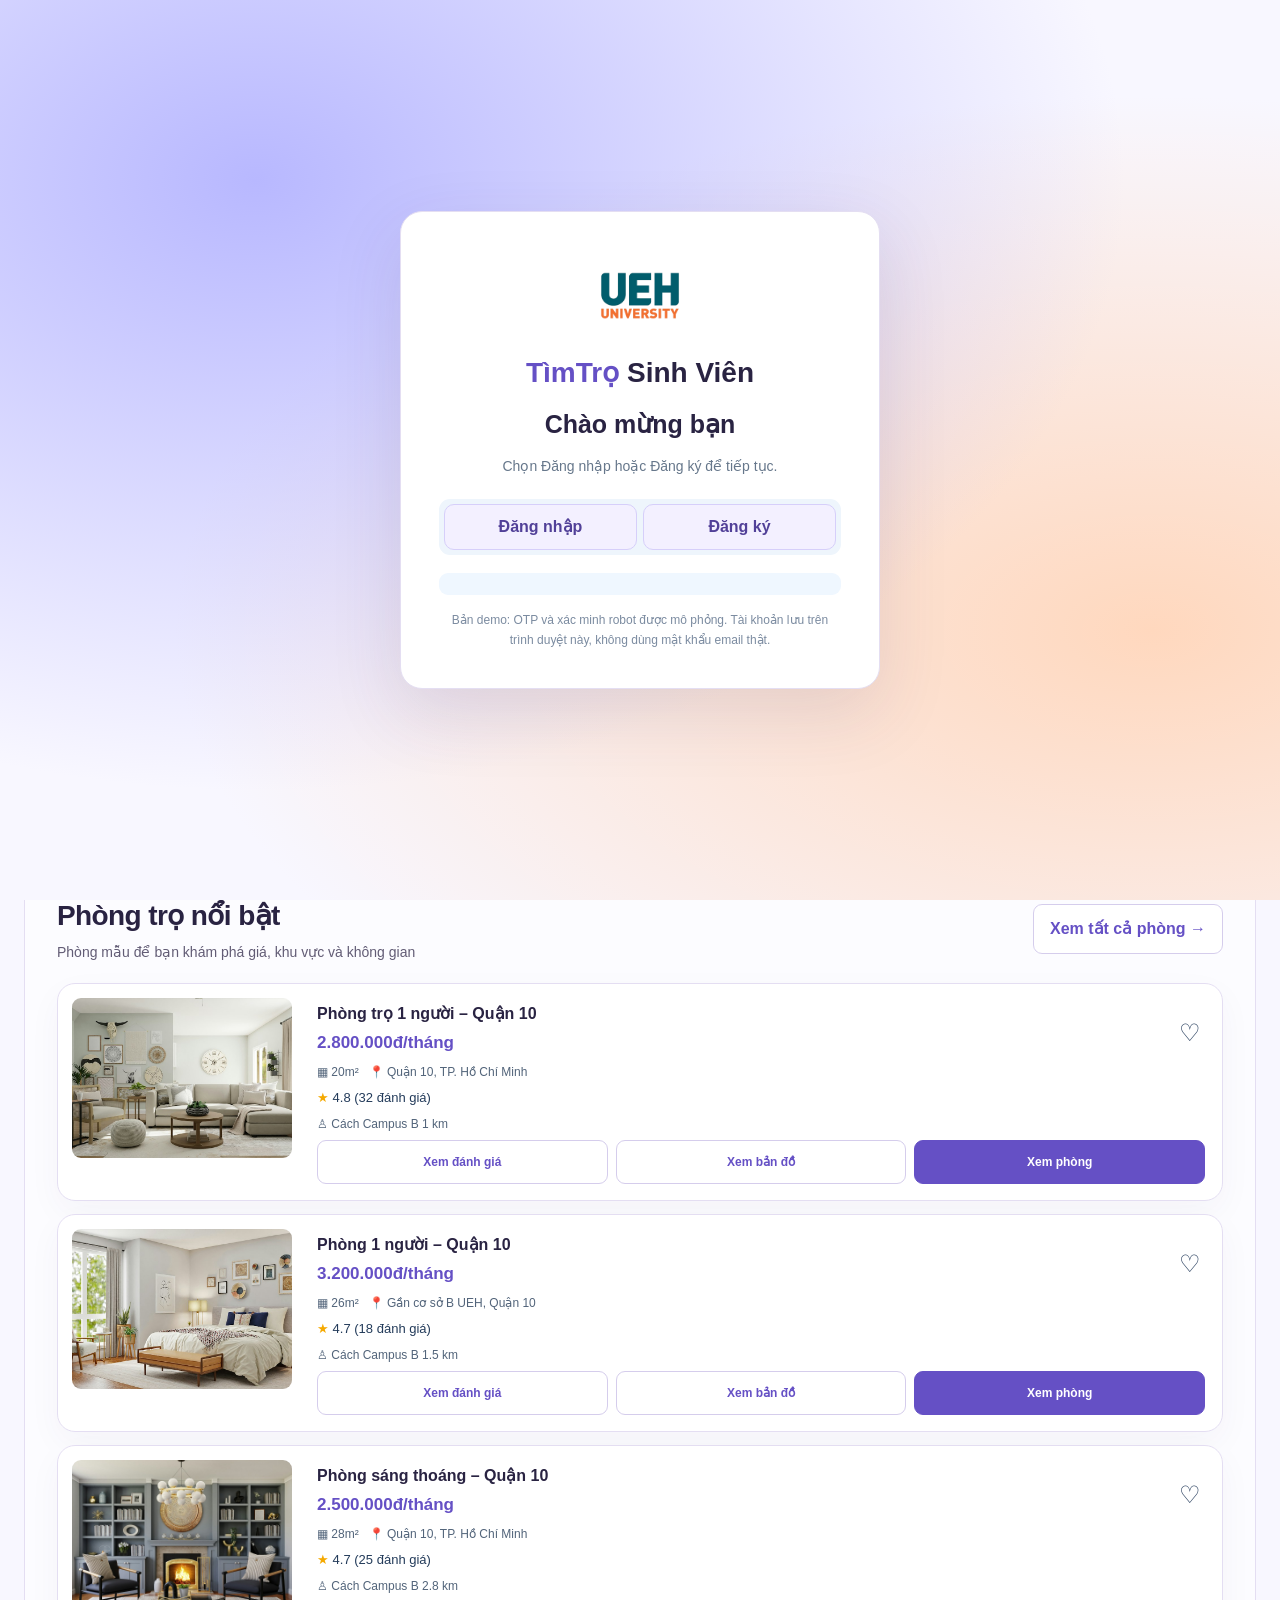
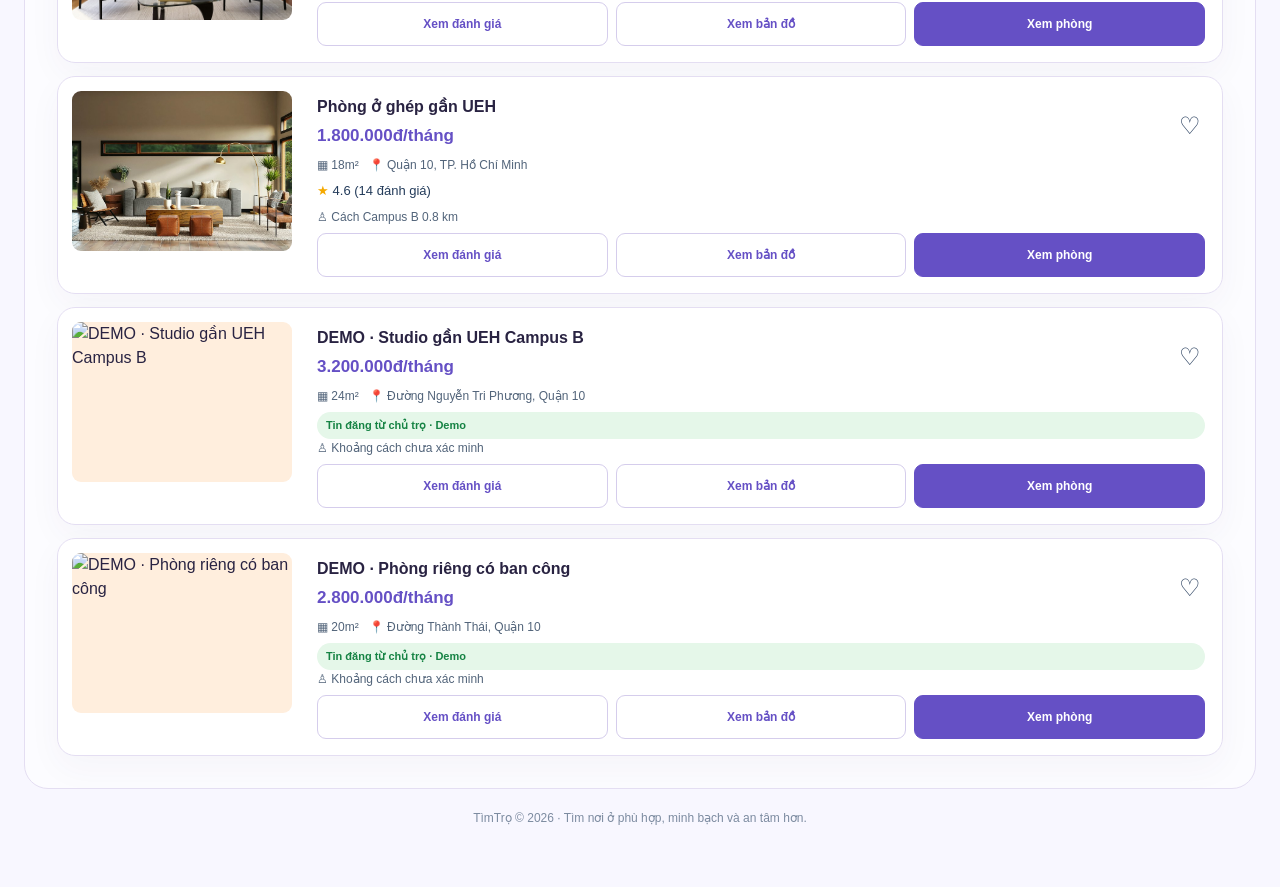
==== commit fc29e18c: "Add demo OTP registration, landlord contacts and room maps" ====
--- a/timtro_website/index.html
+++ b/timtro_website/index.html
@@ -33,7 +33,7 @@
 
 
 /* Host management workspace */
-.host-layout{display:grid;grid-template-columns:repeat(4,minmax(0,1fr));gap:12px;margin:18px 0}.host-stat{background:#fff;border:1px solid var(--line);border-radius:13px;padding:17px;box-shadow:var(--shadow)}.host-stat .num{font-size:27px;font-weight:850;color:var(--navy);margin-top:6px}.host-toolbar{display:flex;gap:10px;flex-wrap:wrap;align-items:center;justify-content:space-between;margin:20px 0 12px}.host-listings{display:grid;grid-template-columns:repeat(2,minmax(0,1fr));gap:14px}.host-room{display:grid;grid-template-columns:150px 1fr;gap:14px;background:white;border:1px solid var(--line);border-radius:14px;padding:12px;box-shadow:var(--shadow);min-width:0}.host-room img{width:150px;height:145px;object-fit:cover;border-radius:9px;background:#eef4fa}.host-room h3{margin:0 0 6px;color:var(--navy)}.host-room-actions{display:flex;gap:7px;flex-wrap:wrap;margin-top:12px}.host-room-actions button{font-size:12px;padding:8px 10px}.host-status{display:inline-flex;padding:5px 9px;border-radius:30px;font-size:11px;font-weight:800}.host-status.available{background:#e7f9ee;color:#147b3e}.host-status.unavailable{background:#fff0e8;color:#ad4c18}.host-status.draft{background:#eef2f7;color:#596a80}.host-form-grid{display:grid;grid-template-columns:1fr 1fr;gap:13px}.host-form-grid .wide{grid-column:1/-1}.host-form-grid textarea{width:100%;padding:12px;border:1px solid #d4e1ee;border-radius:9px;min-height:85px}.host-photo-preview{display:flex;gap:8px;flex-wrap:wrap;margin-top:8px}.host-photo-preview img{width:92px;height:72px;object-fit:cover;border-radius:8px;border:1px solid var(--line)}.host-nav-only{display:none!important} #hostPage{display:none!important} .role-switch{display:none!important}.host-mode .nav button[data-page]:not([data-page="host"]){display:none}.host-mode .host-nav-only{display:inline-flex!important}.host-mode .nav button[data-page="host"]{color:var(--blue);font-weight:800}.host-mode #homePage,.host-mode #searchPage,.host-mode #detailPage,.host-mode #verificationPage,.host-mode #reviewsPage,.host-mode #contactPage,.host-mode #favoritesPage,.host-mode #notificationsPage,.host-mode #accountPage,.host-mode #roommatesPage{display:none!important}
+.host-layout{display:grid;grid-template-columns:repeat(4,minmax(0,1fr));gap:12px;margin:18px 0}.host-stat{background:#fff;border:1px solid var(--line);border-radius:13px;padding:17px;box-shadow:var(--shadow)}.host-stat .num{font-size:27px;font-weight:850;color:var(--navy);margin-top:6px}.host-toolbar{display:flex;gap:10px;flex-wrap:wrap;align-items:center;justify-content:space-between;margin:20px 0 12px}.host-listings{display:grid;grid-template-columns:repeat(2,minmax(0,1fr));gap:14px}.host-room{display:grid;grid-template-columns:150px 1fr;gap:14px;background:white;border:1px solid var(--line);border-radius:14px;padding:12px;box-shadow:var(--shadow);min-width:0}.host-room img{width:150px;height:145px;object-fit:cover;border-radius:9px;background:#eef4fa}.host-room h3{margin:0 0 6px;color:var(--navy)}.host-room-actions{display:flex;gap:7px;flex-wrap:wrap;margin-top:12px}.host-room-actions button{font-size:12px;padding:8px 10px}.host-status{display:inline-flex;padding:5px 9px;border-radius:30px;font-size:11px;font-weight:800}.host-status.available{background:#e7f9ee;color:#147b3e}.host-status.unavailable{background:#fff0e8;color:#ad4c18}.host-status.draft{background:#eef2f7;color:#596a80}.host-form-grid{display:grid;grid-template-columns:1fr 1fr;gap:13px}.host-form-grid .wide{grid-column:1/-1}.host-form-grid textarea{width:100%;padding:12px;border:1px solid #d4e1ee;border-radius:9px;min-height:85px}.host-photo-preview{display:flex;gap:8px;flex-wrap:wrap;margin-top:8px}.host-photo-preview img{width:92px;height:72px;object-fit:cover;border-radius:8px;border:1px solid var(--line)}.host-nav-only{display:none!important} #hostPage.hidden{display:none!important} .role-switch{display:none!important}.host-mode .nav button[data-page]:not([data-page="host"]){display:none}.host-mode .host-nav-only{display:inline-flex!important}.host-mode .nav button[data-page="host"]{color:var(--blue);font-weight:800}.host-mode #homePage,.host-mode #searchPage,.host-mode #detailPage,.host-mode #verificationPage,.host-mode #reviewsPage,.host-mode #contactPage,.host-mode #favoritesPage,.host-mode #notificationsPage,.host-mode #accountPage,.host-mode #roommatesPage{display:none!important}
 @media(max-width:800px){.host-layout{grid-template-columns:repeat(2,minmax(0,1fr))}.host-listings{grid-template-columns:1fr}}
 @media(max-width:520px){.host-room{grid-template-columns:1fr}.host-room img{width:100%;height:170px}.host-form-grid{grid-template-columns:1fr}.host-form-grid .wide{grid-column:auto}.host-layout{gap:8px}.host-stat{padding:12px}.host-stat .num{font-size:22px}}
 
@@ -182,6 +182,7 @@
  .ueh-logo-image{display:block;width:72px;height:72px;object-fit:contain;flex:none}.auth-brand .ueh-logo-image{width:130px;height:94px}.role-brand .ueh-logo-image{width:72px;height:55px}.ueh-logo-wrap{padding:0 4px!important;overflow:visible} .chat-avatar{width:34px;height:34px;flex:0 0 34px;border-radius:50%;object-fit:cover;background:#d9e7f0;color:#005862;display:inline-flex;align-items:center;justify-content:center;font-weight:800}.chat-message{display:flex;align-items:flex-end;gap:8px}.chat-message.mine{justify-content:flex-end}.chat-header>div{display:grid;grid-template-columns:34px minmax(0,1fr);grid-template-rows:auto auto;column-gap:9px;align-items:center}.chat-header>div>.chat-avatar{grid-column:1;grid-row:1/3}.chat-header h3{grid-column:2;grid-row:1;margin:0}.chat-header p{grid-column:2;grid-row:2;margin:0}.chat-thread{display:flex;align-items:center;gap:10px}
 </style>
 <link rel="stylesheet" href="assets/aurora.css">
+<link rel="stylesheet" href="assets/auth-demo.css">
 </head>
 <body>
 
@@ -210,11 +211,15 @@
        <label for="authPassword">Mật khẩu</label>
        <input id="authPassword" type="password" autocomplete="current-password" minlength="8" required placeholder="Ít nhất 8 ký tự" />
        <div id="confirmPasswordWrap" class="hidden"><label for="authConfirmPassword">Xác nhận mật khẩu</label><input id="authConfirmPassword" type="password" autocomplete="new-password" minlength="8" /></div>
-       <button id="sendAuth" type="submit">Đăng nhập</button>
+       <fieldset id="communityRules" class="hidden"><legend>Quy tắc cộng đồng</legend><ul><li>Bảo vệ thông tin cá nhân; không chia sẻ mật khẩu, OTP hay thông tin của người khác khi chưa được đồng ý.</li><li>Giao tiếp lịch sự, tôn trọng; không quấy rối hay phân biệt đối xử.</li><li>Không spam, lừa đảo hoặc đăng nội dung trái pháp luật.</li><li>Cung cấp thông tin phòng trung thực; kiểm tra trước khi đặt cọc.</li></ul><label class="check-row"><input id="agreeRules" type="checkbox"> Tôi đồng ý với quy tắc này.</label></fieldset>
+<fieldset id="botCheck"><legend>Xác minh demo</legend><label class="check-row"><input id="notRobot" type="checkbox" required> Tôi không phải robot</label><label id="botQuestion" for="botAnswer">Câu hỏi demo</label><input id="botAnswer" type="number" required inputmode="numeric" autocomplete="off"><button id="refreshBot" type="button">Đổi câu hỏi</button><p class="auth-small">Kiểm tra mô phỏng cho bản demo.</p></fieldset>
+<button id="sendAuth" type="submit">Đăng nhập</button>
     </form>
-     <button id="backToAuthChoice" type="button" class="auth-back hidden">← Quay lại lựa chọn</button>
+     <form id="otpForm" class="hidden"><label for="authOtp">Mã OTP demo (6 chữ số)</label><input id="authOtp" inputmode="numeric" autocomplete="one-time-code" pattern="[0-9]{6}" maxlength="6" required><button id="verifyOtp" type="submit">Xác nhận đăng ký</button><button id="resendOtp" type="button">Gửi lại OTP demo</button></form>
+<aside id="demoMailbox" class="demo-mailbox hidden" aria-label="Hộp thư mô phỏng"><strong>Hộp thư mô phỏng</strong><p>Đã gửi OTP demo đến: <span id="demoOtpEmail"></span></p><output id="demoOtpCode"></output><p class="auth-small">Mã hiển thị tại đây để thử nghiệm, không gửi email thật. Mã hết hạn sau 5 phút.</p></aside>
+<button id="backToAuthChoice" type="button" class="auth-back hidden">← Quay lại lựa chọn</button>
     <div id="authMessage" class="auth-msg" role="status" aria-live="polite"></div>
-     <p class="auth-small">Chỉ dùng email sinh viên UEH đúng dạng ten.mã-số-sinh-viên@st.ueh.edu.vn. Đăng ký cần xác nhận email theo hướng dẫn trong hộp thư.</p>
+     <p class="auth-small" id="authEnvironment">Bản demo: OTP và xác minh robot được mô phỏng. Tài khoản lưu trên trình duyệt này, không dùng mật khẩu email thật.</p>
   </div>
 </div>
 
@@ -305,17 +310,18 @@
 </section>
 <section id="detailPage" class="content hidden">
   <button class="back" data-page="search">←　Quay lại danh sách phòng</button>
-  <div class="detail-grid"><div><img id="mainGallery" class="gallery-main" src="" alt="Ảnh phòng trọ"><div id="thumbs" class="thumbs"></div><div class="amenities"><h3>Tiện nghi <span class="verified-pill">✓ Đã xác thực</span></h3><div class="amenity-grid"><span>🛏️ Giường</span><span>🗄️ Tủ đồ</span><span>❄️ Máy lạnh</span><span>📶 Wifi</span><span>🧺 Máy giặt chung</span><span>🍳 Bếp chung</span></div></div></div>
-  <div class="detail-panel" style="padding:18px"><h2 id="detailTitle" style="margin:0 0 5px">Phòng trọ 1 người – Quận 10</h2><div class="price" id="detailPrice">2.800.000đ/tháng</div><div class="muted">📍 <span id="detailAddress">Quận 10, TP. Hồ Chí Minh</span></div><div class="cost-card"><strong>Tổng chi phí mỗi tháng</strong><div class="cost-total" id="totalCost">3.200.000đ</div><div class="cost-row"><span>◆ Tiền thuê phòng</span><span id="rentCost">2.800.000đ</span></div><div class="cost-row"><span>ϟ Điện (ước tính)</span><span>100.000đ</span></div><div class="cost-row"><span>♢ Nước (ước tính)</span><span>50.000đ</span></div><div class="cost-row"><span>◉ Wifi</span><span>100.000đ</span></div><div class="cost-row"><span>⊙ Phí dịch vụ</span><span>150.000đ</span></div><button class="back" id="costDetails">Chi tiết chi phí⌄</button><div id="costExtra" class="hidden small-label">Chi phí là ước tính minh họa; vui lòng xác nhận trực tiếp với chủ trọ trước khi thuê.</div></div><div class="verify-box"><h3>🛡 Đã xác thực 3/3 lớp</h3><div class="checkline">✓ Ảnh đã xác thực</div><div class="checkline">✓ Thông tin phòng đã xác thực</div><div class="checkline">✓ Người thuê đã xác nhận</div></div><button class="primary full" data-page="verification">Xem chi tiết xác thực</button><div class="detail-actions"><button class="secondary" data-page="reviews">Xem đánh giá</button><button class="secondary" data-page="contact">♙ Liên hệ chủ trọ</button></div></div></div>
+  <div class="detail-grid"><div><img id="mainGallery" class="gallery-main" src="" alt="Ảnh phòng trọ"><div id="thumbs" class="thumbs"></div><div class="amenities"><h3>Tiện nghi <span class="verified-pill">Phòng mẫu · Chưa xác minh</span></h3><div class="amenity-grid"><span>🛏️ Giường</span><span>🗄️ Tủ đồ</span><span>❄️ Máy lạnh</span><span>📶 Wifi</span><span>🧺 Máy giặt chung</span><span>🍳 Bếp chung</span></div></div></div>
+  <div class="detail-panel" style="padding:18px"><h2 id="detailTitle" style="margin:0 0 5px">Phòng trọ 1 người – Quận 10</h2><div class="price" id="detailPrice">2.800.000đ/tháng</div><div class="muted">📍 <span id="detailAddress">Quận 10, TP. Hồ Chí Minh</span></div><div class="cost-card"><strong>Tổng chi phí mỗi tháng</strong><div class="cost-total" id="totalCost">3.200.000đ</div><div class="cost-row"><span>◆ Tiền thuê phòng</span><span id="rentCost">2.800.000đ</span></div><div class="cost-row"><span>ϟ Điện (ước tính)</span><span>100.000đ</span></div><div class="cost-row"><span>♢ Nước (ước tính)</span><span>50.000đ</span></div><div class="cost-row"><span>◉ Wifi</span><span>100.000đ</span></div><div class="cost-row"><span>⊙ Phí dịch vụ</span><span>150.000đ</span></div><button class="back" id="costDetails">Chi tiết chi phí⌄</button><div id="costExtra" class="hidden small-label">Chi phí là ước tính minh họa; vui lòng xác nhận trực tiếp với chủ trọ trước khi thuê.</div></div><div class="verify-box"><h3>🛡 Minh họa quy trình 3 lớp</h3><div class="checkline">Ảnh minh họa · Chưa xác minh</div><div class="checkline">Thông tin phòng chưa xác minh thực tế</div><div class="checkline">Chưa có xác nhận từ người thuê</div></div><button class="primary full" data-page="verification">Xem chi tiết xác thực</button><div class="detail-actions"><button class="secondary" data-page="reviews">Xem đánh giá</button><button class="secondary" data-page="contact">♙ Liên hệ chủ trọ</button></div></div></div>
   <button class="primary full" style="margin-top:14px" data-page="search">↶　Quay lại danh sách phòng</button>
+<div class="landlord-card" id="detailLandlord" aria-label="Hồ sơ chủ trọ"></div>
 </section>
 <section id="verificationPage" class="hidden">
- <div class="verify-banner"><div class="shield">🛡️</div><div><h2>PHÒNG ĐÃ HOÀN TẤT 3/3 LỚP XÁC THỰC</h2><div>Đảm bảo thông tin minh bạch, an toàn cho bạn</div></div></div>
+ <div class="verify-banner"><div class="shield">🛡️</div><div><h2>QUY TRÌNH XÁC THỰC PHÒNG — MINH HỌA</h2><div>Phòng này chưa có bằng chứng xác minh thực tế</div></div></div>
  <div class="verify-list">
   <div class="verify-step"><div class="step-icon">♟</div><div><h3>Lớp 1 - Xác thực từ người thuê</h3><p>🟢 Trải nghiệm thực tế từ người đã ở hoặc đã đến xem.</p><p>Miêu tả trải nghiệm, ưu nhược điểm cần tránh, chấp nhận.</p></div><button class="secondary" data-page="reviews">Xem thông tin xác thực</button></div>
-  <div class="verify-step"><div class="step-icon">📍</div><div><h3>Lớp 2 - Xác thực địa điểm & thông tin phòng</h3><p>Địa chỉ: <span id="verifyAddress">Quận 10, TP. Hồ Chí Minh</span></p><p>Thông tin phòng: 20m² – 1 người – Tầng 3 – Thang bộ</p><p>✓ Đã đối chiếu với thực tế (mẫu minh họa)</p></div><button class="secondary" id="mapBtn">Xem bản đồ & thông tin</button></div>
-  <div class="verify-step"><div class="step-icon">📷</div><div><h3>Lớp 3 - Xác thực hình ảnh 360° / video</h3><p>Hình ảnh / Video toàn bộ phòng</p><p>✓ Đã kiểm chứng (trạng thái demo)</p><div class="thumbs" style="max-width:240px"><img src="https://images.unsplash.com/photo-1616486338812-3dadae4b4ace?auto=format&fit=crop&w=300&q=80" alt="Phòng"><img src="https://images.unsplash.com/photo-1616486029423-aaa4789e8c9a?auto=format&fit=crop&w=300&q=80" alt="Phòng khác"></div></div><button class="secondary" data-page="detail">Xem hình ảnh / video</button></div>
-  <div class="verify-box"><h3>✓ Hoàn tất 3/3 lớp xác thực</h3><div class="checkline">Bạn có thể yên tâm hơn về độ tin cậy của thông tin này.</div><div class="small-label">Lưu ý: đây là bản demo giao diện, không phải xác minh pháp lý thực tế.</div></div>
+  <div class="verify-step"><div class="step-icon">📍</div><div><h3>Lớp 2 - Xác thực địa điểm & thông tin phòng</h3><p>Địa chỉ: <span id="verifyAddress">Quận 10, TP. Hồ Chí Minh</span></p><p>Thông tin phòng: 20m² – 1 người – Tầng 3 – Thang bộ</p><p>Chưa đối chiếu vị trí với thực tế. Ghim bản đồ chỉ hỗ trợ tham khảo.</p></div><button class="secondary" id="mapBtn">Xem bản đồ & thông tin</button></div>
+  <div class="verify-step"><div class="step-icon">📷</div><div><h3>Lớp 3 - Xác thực hình ảnh 360° / video</h3><p>Hình ảnh / Video toàn bộ phòng</p><p>Ảnh 360° minh họa, chưa kiểm chứng phòng thực tế.</p><div class="thumbs" style="max-width:240px"><img src="https://images.unsplash.com/photo-1616486338812-3dadae4b4ace?auto=format&fit=crop&w=300&q=80" alt="Phòng"><img src="https://images.unsplash.com/photo-1616486029423-aaa4789e8c9a?auto=format&fit=crop&w=300&q=80" alt="Phòng khác"></div></div><button class="secondary" data-page="detail">Xem hình ảnh / video</button></div>
+  <div class="verify-box"><h3>Chưa hoàn tất xác minh thực tế</h3><div class="checkline">Hãy xem phòng, đối chiếu chủ trọ và hợp đồng trước khi đặt cọc.</div><div class="small-label">Lưu ý: đây là bản demo giao diện, không phải xác minh pháp lý thực tế.</div></div>
   <button class="primary" data-page="detail">↶ Quay lại phòng</button>
  </div>
 </section>
@@ -324,7 +330,7 @@
 </section>
 <section id="contactPage" class="content hidden">
  <button class="back" data-page="detail">←　Quay lại phòng</button>
- <div class="panel contact-card"><h2>Liên hệ quản trị viên UEH</h2><p class="muted">TìmTrọ không cung cấp chức năng đăng tin hoặc quản lý phòng cho người cho thuê trong phiên bản này.</p><p>Để cung cấp hoặc cập nhật thông tin phòng trọ, vui lòng liên hệ quản trị viên website UEH.</p><div class="verify-box"><strong>Thông tin phòng chỉ mang tính tham khảo</strong><p class="small-label">Nhóm dự án không trực tiếp tiếp nhận tin đăng từ chủ trọ.</p></div></div>
+ <div class="panel contact-card"><h2>Liên hệ chủ trọ</h2><p id="contactRoomTitle"></p><div id="contactLandlord" class="landlord-card"></div></div>
 </section>
 
 
@@ -394,6 +400,7 @@
     <div><label for="slotGuests">Quy định khách đến</label><input id="slotGuests" maxlength="120" placeholder="VD: Báo trước khi có khách"></div>
     <div><label for="slotShared">Đồ dùng chung</label><input id="slotShared" maxlength="120" placeholder="VD: Tủ lạnh, bếp, bàn học"></div>
     <fieldset><legend>Tiện nghi</legend><label class="check-row"><input type="checkbox" name="slotAmenity" value="ac"> Máy lạnh</label><label class="check-row"><input type="checkbox" name="slotAmenity" value="washer"> Máy giặt</label><label class="check-row"><input type="checkbox" name="slotAmenity" value="kitchen"> Bếp</label><label class="check-row"><input type="checkbox" name="slotAmenity" value="parking"> Chỗ để xe</label></fieldset>
+    <div><label for="slotOtherAmenities">Tiện nghi khác</label><input id="slotOtherAmenities" maxlength="100" placeholder="Ví dụ: ban công, thang máy"></div>
     <label class="check-row"><input id="slotLandlordConsent" type="checkbox" required> Chủ nhà đã đồng ý cho tìm người ở chung *</label>
     <div><label for="slotDescription">Mô tả</label><textarea id="slotDescription" maxlength="500" placeholder="Phòng đang có ai, nội thất và chi phí khác…"></textarea></div>
     <button class="secondary" type="submit">Đăng phòng còn chỗ</button>
@@ -402,18 +409,21 @@
   <div>
    <div class="panel roommate-filters">
     <div><label for="rfCapacity" class="small-label">Ở chung tổng cộng</label><select id="rfCapacity"><option value="Any">2 / 3 / 4 người</option><option value="2">2 người</option><option value="3">3 người</option><option value="4">4 người</option></select></div>
+    <div><label for="rfBudgetMin" class="small-label">Giá từ / người</label><select id="rfBudgetMin"><option value="0">Không giới hạn</option><option value="1000000">1 triệu</option><option value="1500000">1,5 triệu</option><option value="2000000">2 triệu</option><option value="2500000">2,5 triệu</option></select></div>
     <div><label for="rfBudget" class="small-label">Giá tối đa / người</label><select id="rfBudget"><option value="20000000">Mọi mức giá</option><option value="1500000">1,5 triệu</option><option value="2000000">2 triệu</option><option value="2500000">2,5 triệu</option><option value="3000000">3 triệu</option></select></div>
     <div><label for="rfArea" class="small-label">Khu vực</label><input id="rfArea" type="search" placeholder="Quận, cơ sở…" maxlength="100"></div>
     <div><label for="rfCampus" class="small-label">Gần cơ sở</label><select id="rfCampus"><option value="Any">Tất cả</option><option>Campus A</option><option>Campus B</option><option>Nguyễn Tri Phương</option><option>Nam Sài Gòn</option></select></div>
     <div><label for="rfAvailable" class="small-label">Ngày muốn vào (để trống nếu linh hoạt)</label><input id="rfAvailable" type="date"></div>
     <div><label for="rfVacancies" class="small-label">Chỗ trống</label><select id="rfVacancies"><option value="Any">Bất kỳ</option><option value="1">1</option><option value="2">2</option><option value="3">3+</option></select></div>
     <div><label for="rfGender" class="small-label">Ưu tiên giới tính</label><select id="rfGender"><option value="Any">Bất kỳ</option><option value="Female">Nữ</option><option value="Male">Nam</option></select></div>
+    <label class="check-row"><input type="checkbox" id="rfVerified"> Chỉ xem phòng đã Room Check</label>
+    <details class="roommate-advanced-filters"><summary>Bộ lọc nâng cao · sinh hoạt & tiện nghi</summary><div class="roommate-advanced-grid">
     <div><label for="rfCleaning" class="small-label">Dọn dẹp</label><select id="rfCleaning"><option value="Any">Bất kỳ</option><option value="daily">Hằng ngày</option><option value="weekly">Theo tuần</option></select></div>
-    <div><label for="rfAmenity" class="small-label">Tiện nghi</label><select id="rfAmenity"><option value="Any">Bất kỳ</option><option value="ac">Máy lạnh</option><option value="washer">Máy giặt</option><option value="kitchen">Bếp</option><option value="parking">Chỗ để xe</option></select></div>
-    <label class="check-row"><input type="checkbox" id="rfVerified"> Chỉ xem phòng đã Room Check</label>
+    <div><label for="rfAmenity" class="small-label">Tiện nghi</label><select id="rfAmenity"><option value="Any">Bất kỳ</option><option value="ac">Máy lạnh</option><option value="washer">Máy giặt</option><option value="kitchen">Bếp</option><option value="parking">Chỗ để xe</option><option value="other">Khác</option></select></div>
     <div><label for="rfSleep" class="small-label">Giờ đi ngủ</label><select id="rfSleep"><option value="Any">Linh hoạt</option><option value="early">Trước 23 giờ</option><option value="late">Sau 23 giờ</option></select></div>
     <div><label for="rfSmoking" class="small-label">Hút thuốc</label><select id="rfSmoking"><option value="Any">Linh hoạt</option><option value="no">Không hút trong phòng</option><option value="outside">Chỉ bên ngoài</option></select></div>
     <div><label for="rfPets" class="small-label">Thú cưng</label><select id="rfPets"><option value="Any">Linh hoạt</option><option value="no">Không nuôi</option><option value="yes">Có thể nuôi</option></select></div>
+    </div></details>
     <button class="secondary" type="button" id="resetRoommateFilters">Đặt lại bộ lọc</button>
     <label class="check-row" style="grid-column:span 2"><input type="checkbox" id="onlySavedSlots"> Chỉ xem phòng đã lưu</label>
    </div>
@@ -432,7 +442,7 @@
  <div class="host-layout"><div class="host-stat"><div class="muted">Tổng phòng đã tạo</div><div class="num" id="hostStatTotal">0</div></div><div class="host-stat"><div class="muted">Đang trống</div><div class="num" id="hostStatAvailable">0</div></div><div class="host-stat"><div class="muted">Đã cho thuê</div><div class="num" id="hostStatRented">0</div></div><div class="host-stat"><div class="muted">Bản nháp</div><div class="num" id="hostStatDraft">0</div></div></div>
  <div class="host-toolbar"><div><h3 style="margin:0 0 4px">Danh sách phòng của tôi</h3><div class="muted">Cập nhật tình trạng để quản lý phòng dễ hơn.</div></div><button class="primary" id="createListing">＋ Thêm phòng mới</button></div>
  <div id="listingForm" class="panel hidden" style="margin-bottom:18px"><div class="section-head"><div><h3 id="listingFormTitle" style="margin:0">Thông tin phòng cho thuê</h3><div class="muted">Các trường có dấu * là bắt buộc.</div></div><button class="back" id="cancelListing">Đóng ✕</button></div>
-  <form id="hostListingForm"><input id="listingEditId" type="hidden"><div class="host-form-grid">
+  <form id="hostListingForm"><input id="listingEditId" type="hidden"><div class="host-form-grid"><div><label for="listingOwnerName">Tên chủ trọ</label><input id="listingOwnerName" maxlength="60"></div><div><label for="listingOwnerZalo">Liên kết Zalo của chủ trọ</label><input id="listingOwnerZalo" type="url" placeholder="https://zalo.me/..."></div><div class="wide"><label for="listingOwnerBio">Giới thiệu chủ trọ</label><textarea id="listingOwnerBio" maxlength="500"></textarea></div><div><label for="listingLatitude">Vĩ độ (không bắt buộc)</label><input id="listingLatitude" type="number" min="-90" max="90" step="any"></div><div><label for="listingLongitude">Kinh độ (không bắt buộc)</label><input id="listingLongitude" type="number" min="-180" max="180" step="any"></div><p class="small-label wide">Dùng tọa độ thực tế của phòng. Ghim bản đồ chưa phải chứng nhận xác minh phòng.</p>
    <div class="field"><label class="field-label" for="listingTitle">Tên tin đăng *</label><input id="listingTitle" required maxlength="100" placeholder="VD: Phòng có ban công gần UEH"></div>
    <div class="field"><label class="field-label" for="listingRent">Giá thuê (VNĐ/tháng) *</label><input id="listingRent" required type="number" min="100000" step="50000" placeholder="2800000"></div>
    <div class="field"><label class="field-label" for="listingAddress">Địa chỉ / khu vực *</label><input id="listingAddress" required maxlength="180" placeholder="Quận 10, TP. Hồ Chí Minh"></div>
@@ -454,7 +464,7 @@
 <section id="favoritesPage" class="content hidden"><div class="section-head"><div><h2>Phòng yêu thích</h2><div class="muted">Những phòng bạn đã lưu sẽ xuất hiện ở đây.</div></div></div><div id="favoriteRooms" class="room-list"></div></section>
 <section id="notificationsPage" class="content hidden"><h2>Thông báo</h2><div class="panel"><p>🔔 Chào mừng bạn đến với TìmTrọ!</p><p class="muted">Thông báo về phòng mới, tin nhắn và trạng thái xác thực sẽ xuất hiện ở đây.</p></div></section>
 <section id="accountPage" class="content hidden">
- <div class="section-head"><div><h2>Hồ sơ của tôi</h2><div class="muted">Cập nhật thông tin hiển thị trên TìmTrọ.</div></div><div style="display:flex;gap:8px;flex-wrap:wrap"><button class="secondary" type="button" data-page="roommates">Hồ sơ tìm bạn cùng phòng →</button><button class="secondary" type="button" id="logoutBtn">Đăng xuất</button></div></div>
+ <div class="section-head"><div><h2>Hồ sơ của tôi</h2><div class="muted">Cập nhật thông tin hiển thị trên TìmTrọ.</div></div><div style="display:flex;gap:8px;flex-wrap:wrap"><button class="secondary" type="button" data-page="roommates">Hồ sơ tìm bạn cùng phòng →</button><button class="secondary" type="button" id="logoutBtn">Đăng xuất</button><button class="secondary" type="button" data-page="host">Quản lý phòng demo</button></div></div>
  <div class="profile-settings-layout">
   <div class="panel profile-photo-panel">
    <img class="profile-large-avatar" id="accountPfp" src="data:image/svg+xml,%3Csvg xmlns='http://www.w3.org/2000/svg' viewBox='0 0 100 100'%3E%3Crect width='100' height='100' rx='50' fill='%23e4effb'/%3E%3Ctext x='50' y='65' text-anchor='middle' font-size='50'%3E👤%3C/text%3E%3C/svg%3E" alt="Ảnh đại diện">
@@ -509,15 +519,15 @@
       distance:3,rating:0,reviews:0,address:r.address||'TP. Hồ Chí Minh',
       photo:(r.photos&&r.photos[0])||'https://images.unsplash.com/photo-1616486338812-3dadae4b4ace?auto=format&fit=crop&w=900&q=80',
       type:(/ghép|shared/i.test(r.type||'')?'shared':'single'),floor:'Thông tin do chủ trọ cung cấp',
-      description:r.description||'',deposit:Number(r.deposit)||0,utilities:Number(r.utilities)||0,isHostListing:true
+      ownerName:r.ownerName||'',ownerBio:r.ownerBio||'',ownerZalo:r.ownerZalo||'',latitude:r.latitude,longitude:r.longitude,isDemo:!!r.isDemo,description:r.description||'',deposit:Number(r.deposit)||0,utilities:Number(r.utilities)||0,isHostListing:true
     }));
   } catch(e){ return []; }
 }
 function allFinderRooms(){return [...rooms,...getPublishedHostRooms()]}
-function roomCard(r){return `<article class="room-card" data-room="${r.id}"><img class="room-image" src="${r.photo}" alt="${r.title}"><div class="room-info"><div class="room-title-row"><div><h3 class="room-title">${r.title}</h3><div class="price">${money(r.rent)}/tháng</div></div><button class="heart ${saved.has(String(r.id))?'saved':''}" data-save="${r.id}" aria-label="Lưu yêu thích">${saved.has(String(r.id))?'♥':'♡'}</button></div><div class="meta"><span>▦ ${r.area}m²</span><span>📍 ${r.address||'Địa chỉ chưa có'}</span></div>${r.isHostListing?'<div class="verified-pill">Tin đăng từ chủ trọ · Demo</div>':`<div class="rating"><span class="star">★</span> ${r.rating} (${r.reviews} đánh giá)</div>`}<div class="meta">♙ ${r.isHostListing?'Khoảng cách chưa xác minh':`Cách Campus B ${r.distance} km`} </div><div class="room-actions"><button class="secondary" data-go="reviews" data-id="${r.id}">Xem đánh giá</button><button class="secondary" data-map="${r.id}">Xem bản đồ</button><button class="primary" data-detail="${r.id}">Xem phòng</button></div></div></article>`}
+function roomCard(r){r={...r,...Object.fromEntries(['id','title','address','photo'].map(k=>[k,hostEscape(r[k])]))};return `<article class="room-card" data-room="${r.id}"><img class="room-image" src="${r.photo}" alt="${r.title}"><div class="room-info"><div class="room-title-row"><div><h3 class="room-title">${r.title}</h3><div class="price">${money(r.rent)}/tháng</div></div><button class="heart ${saved.has(String(r.id))?'saved':''}" data-save="${r.id}" aria-label="Lưu yêu thích">${saved.has(String(r.id))?'♥':'♡'}</button></div><div class="meta"><span>▦ ${r.area}m²</span><span>📍 ${r.address||'Địa chỉ chưa có'}</span></div>${r.isHostListing?'<div class="verified-pill">Tin đăng từ chủ trọ · Demo</div>':`<div class="rating"><span class="star">★</span> ${r.rating} (${r.reviews} đánh giá)</div>`}<div class="meta">♙ ${r.isHostListing?'Khoảng cách chưa xác minh':`Cách Campus B ${r.distance} km`} </div><div class="room-actions"><button class="secondary" data-go="reviews" data-id="${r.id}">Xem đánh giá</button><button class="secondary" data-map="${r.id}">Xem bản đồ</button><button class="primary" data-detail="${r.id}">Xem phòng</button></div></div></article>`}
 function renderCards(target,list){$(target).innerHTML=list.length?list.map(roomCard).join(''):'<div class="empty">Chưa có phòng phù hợp. Hãy điều chỉnh bộ lọc hoặc lưu phòng từ danh sách.</div>'}
 function showPage(page){if(!currentUser||!validUehEmail(currentUser.email)||!currentUser.email_confirmed_at){showAuth();return;}if(page==='account')loadAccountProfile();$$('main > section').forEach(s=>s.classList.add('hidden'));const el=$('#'+page+'Page');if(el)el.classList.remove('hidden');$$('.nav button').forEach(b=>b.classList.toggle('active',b.dataset.page===page));if(page==='favorites')renderCards('#favoriteRooms',allFinderRooms().filter(r=>saved.has(String(r.id))));if(page==='search')renderSearch();if(page==='roommates')loadRoommateData();window.scrollTo({top:0,behavior:'smooth'})}
-function openRoom(id){currentRoom=allFinderRooms().find(r=>String(r.id)===String(id))||rooms[0];$('#detailTitle').textContent=currentRoom.title;$('#detailPrice').textContent=money(currentRoom.rent)+'/tháng';$('#detailAddress').textContent=currentRoom.address;$('#verifyAddress').textContent=currentRoom.address;$('#rentCost').textContent=money(currentRoom.rent);const total=currentRoom.rent+(Number(currentRoom.utilities)||400000);$('#totalCost').textContent=money(total);if(currentRoom.isHostListing){const d=$('.amenities');if(d){const p=document.getElementById('hostRoomDescription');if(p)p.remove();const desc=document.createElement('p');desc.id='hostRoomDescription';desc.textContent=currentRoom.description||'Chủ trọ chưa thêm mô tả.';desc.style.cssText='line-height:1.6;margin-top:12px';d.appendChild(desc)}}$('#mainGallery').src=currentRoom.photo;$('#thumbs').innerHTML=[currentRoom.photo,...(currentRoom.isHostListing?[]:photos.filter(p=>p!==currentRoom.photo))].map(p=>`<img src="${p}" alt="Ảnh phòng" data-photo="${p}">`).join('');showPage('detail')}
+function openRoom(id){currentRoom=allFinderRooms().find(r=>String(r.id)===String(id))||rooms[0];$('#detailTitle').textContent=currentRoom.title;$('#detailPrice').textContent=money(currentRoom.rent)+'/tháng';$('#detailAddress').textContent=currentRoom.address;$('#verifyAddress').textContent=currentRoom.address;$('#rentCost').textContent=money(currentRoom.rent);const total=currentRoom.rent+(Number(currentRoom.utilities)||400000);$('#totalCost').textContent=money(total);if(currentRoom.isHostListing){const d=$('.amenities');if(d){const p=document.getElementById('hostRoomDescription');if(p)p.remove();const desc=document.createElement('p');desc.id='hostRoomDescription';desc.textContent=currentRoom.description||'Chủ trọ chưa thêm mô tả.';desc.style.cssText='line-height:1.6;margin-top:12px';d.appendChild(desc)}}$('#mainGallery').src=currentRoom.photo;$('#thumbs').innerHTML=[currentRoom.photo,...(currentRoom.isHostListing?[]:photos.filter(p=>p!==currentRoom.photo))].map(p=>`<img src="${hostEscape(p)}" alt="Ảnh phòng" data-photo="${hostEscape(p)}">`).join('');showPage('detail')}
 function renderSearch(){
   const min=Number($('#minPrice').value||0)*1000000,max=Number($('#maxPrice').value||3.5)*1000000,dist=Number($('#distance').value||3);
   const campusSel=$('#campus')?$('#campus').value:'all';
@@ -558,11 +568,11 @@
 }
 function renderReviews(){const data=[{name:'Nguyễn Thị Mai',date:'05/10/2026',stars:5,tag:'room',text:'Phòng giống hình, sạch sẽ, chủ trọ nhiệt tình. Rất đáng để thuê!',avatar:'M'},{name:'Lê Minh Anh',date:'10/09/2025',stars:4,tag:'owner',text:'Vị trí thuận tiện, xung quanh có nhiều tiện ích. Nhưng mà phòng hơi nóng.',avatar:'A'},{name:'Trần Quốc Bảo',date:'05/11/2024',stars:5,tag:'info',text:'Phòng sạch, an ninh tốt, có hơi ồn vào buổi tối nhưng vẫn ổn.',avatar:'B'},{name:'Phạm Gia Linh',date:'12/08/2024',stars:5,tag:'room',text:'Ảnh khá sát thực tế, khu vực dễ tìm và gần trường.',avatar:'L'},{name:'Võ Thanh Tùng',date:'22/06/2024',stars:4,tag:'owner',text:'Chủ nhà phản hồi nhanh. Nên hỏi kỹ tiền điện nước trước khi ký.',avatar:'T'}];const filtered=data.filter(r=>reviewFilter==='all'||r.tag===reviewFilter);$('#reviewList').innerHTML=filtered.slice(0,extraReviews?5:3).map(r=>`<div class="review"><div class="review-avatar">${r.avatar}</div><div><h4>${r.name} <span class="muted" style="font-weight:400">${r.date}</span></h4><div class="star">${'★'.repeat(r.stars)}${'☆'.repeat(5-r.stars)}</div><p>${r.text}</p><span class="lightbtn" style="display:inline-block;padding:5px 9px;font-size:12px">Thông tin hữu ích</span></div></div>`).join('')||'<p class="muted">Chưa có đánh giá trong mục này.</p>'}
 document.querySelectorAll('[data-open-messages]').forEach(btn=>btn.addEventListener('click',e=>{e.preventDefault();e.stopPropagation();if(!authenticated()){showAuth();return;}showPage('roommates');$('#myConnectionsPanel').classList.remove('hidden');renderConnections();}));
-document.addEventListener('click',e=>{const page=e.target.closest('[data-page]');if(page){showPage(page.dataset.page);return}const type=e.target.closest('[data-type]');if(type){typeSelected=type.dataset.type;$$('[data-type]').forEach(b=>b.classList.toggle('selected',b===type));return}const save=e.target.closest('[data-save]');if(save){e.stopPropagation();const id=String(save.dataset.save);saved.has(id)?saved.delete(id):saved.add(id);save.classList.toggle('saved',saved.has(id));save.textContent=saved.has(id)?'♥':'♡';toast(saved.has(id)?'Đã thêm vào yêu thích':'Đã xóa khỏi yêu thích');return}const det=e.target.closest('[data-detail]');if(det){openRoom(det.dataset.detail);return}const card=e.target.closest('.room-card');if(card&&!e.target.closest('button')){openRoom(card.dataset.room);return}const rev=e.target.closest('[data-go="reviews"]');if(rev){openRoom(rev.dataset.id);showPage('reviews');return}const map=e.target.closest('[data-map]');if(map){toast('Bản đồ minh họa: vị trí sẽ được tích hợp khi có dữ liệu địa chỉ thật.');return}const photo=e.target.closest('[data-photo]');if(photo){$('#mainGallery').src=photo.dataset.photo;return}const rf=e.target.closest('[data-review-filter]');if(rf){reviewFilter=rf.dataset.reviewFilter;$$('[data-review-filter]').forEach(b=>b.classList.toggle('active',b===rf));renderReviews();return}});
+document.addEventListener('click',e=>{const page=e.target.closest('[data-page]');if(page){showPage(page.dataset.page);return}const type=e.target.closest('[data-type]');if(type){typeSelected=type.dataset.type;$$('[data-type]').forEach(b=>b.classList.toggle('selected',b===type));return}const save=e.target.closest('[data-save]');if(save){e.stopPropagation();const id=String(save.dataset.save);saved.has(id)?saved.delete(id):saved.add(id);save.classList.toggle('saved',saved.has(id));save.textContent=saved.has(id)?'♥':'♡';toast(saved.has(id)?'Đã thêm vào yêu thích':'Đã xóa khỏi yêu thích');return}const det=e.target.closest('[data-detail]');if(det){openRoom(det.dataset.detail);return}const card=e.target.closest('.room-card');if(card&&!e.target.closest('button')){openRoom(card.dataset.room);return}const rev=e.target.closest('[data-go="reviews"]');if(rev){openRoom(rev.dataset.id);showPage('reviews');return}const map=e.target.closest('[data-map]');if(map){openRoomMap(map.dataset.map);return}const photo=e.target.closest('[data-photo]');if(photo){$('#mainGallery').src=photo.dataset.photo;return}const rf=e.target.closest('[data-review-filter]');if(rf){reviewFilter=rf.dataset.reviewFilter;$$('[data-review-filter]').forEach(b=>b.classList.toggle('active',b===rf));renderReviews();return}});
 $('#searchBtn').addEventListener('click',()=>{showPage('search');renderSearch()});$('#sort').addEventListener('change',renderSearch);
-['campus','livingArea','minPrice','maxPrice','distance'].forEach(id=>$('#'+id)?.addEventListener('change',renderSearch));$('#costDetails').addEventListener('click',()=>$('#costExtra').classList.toggle('hidden'));$('#mapBtn').addEventListener('click',()=>toast('Bản đồ chỉ hoạt động khi kết nối dịch vụ bản đồ và địa chỉ thực.'));$('#moreReviews').addEventListener('click',()=>{extraReviews=!extraReviews;$('#moreReviews').textContent=extraReviews?'Thu gọn đánh giá':'Xem thêm đánh giá';renderReviews()});$('#checklistBtn').addEventListener('click',()=>$('#checklistExtra').classList.toggle('hidden'));$('#callBtn')?.addEventListener('click',()=>toast('Số điện thoại minh họa: 090 123 4567'));$('#zaloBtn')?.addEventListener('click',()=>toast('Liên kết Zalo sẽ được thêm khi có tài khoản chủ trọ thật.'));$('#message')?.addEventListener('input',()=>$('#charCount').textContent=$('#message').value.length+'/500');$('#sendMessage')?.addEventListener('click',()=>{if(!$('#message').value.trim()){toast('Vui lòng nhập lời nhắn trước.');return}toast('Tin nhắn đã được ghi nhận trong bản demo. Chưa gửi đến chủ trọ thật.')});
+['campus','livingArea','minPrice','maxPrice','distance'].forEach(id=>$('#'+id)?.addEventListener('change',renderSearch));$('#costDetails').addEventListener('click',()=>$('#costExtra').classList.toggle('hidden'));$('#mapBtn').addEventListener('click',()=>openRoomMap());$('#moreReviews').addEventListener('click',()=>{extraReviews=!extraReviews;$('#moreReviews').textContent=extraReviews?'Thu gọn đánh giá':'Xem thêm đánh giá';renderReviews()});$('#checklistBtn').addEventListener('click',()=>$('#checklistExtra').classList.toggle('hidden'));$('#callBtn')?.addEventListener('click',()=>toast('Số điện thoại minh họa: 090 123 4567'));$('#zaloBtn')?.addEventListener('click',()=>toast('Liên kết Zalo sẽ được thêm khi có tài khoản chủ trọ thật.'));$('#message')?.addEventListener('input',()=>$('#charCount').textContent=$('#message').value.length+'/500');$('#sendMessage')?.addEventListener('click',()=>{if(!$('#message').value.trim()){toast('Vui lòng nhập lời nhắn trước.');return}toast('Tin nhắn đã được ghi nhận trong bản demo. Chưa gửi đến chủ trọ thật.')});
 const logoutBtn=$('#logoutBtn');
-if(logoutBtn)logoutBtn.addEventListener('click',async()=>{if(!supabaseClient)return;const {error}=await supabaseClient.auth.signOut();if(error){toast(error.message);return;}currentUser=null;showAuth();toast('Đã đăng xuất.');});
+if(logoutBtn)logoutBtn.addEventListener('click',async()=>{if(currentUser?.is_demo){window.demoLogout();return;}if(!supabaseClient)return;const {error}=await supabaseClient.auth.signOut();if(error){toast(error.message);return;}currentUser=null;showAuth();toast('Đã đăng xuất.');});
 
 
 
@@ -579,7 +589,10 @@
 function enterSelectedRole(){if(!authenticated()){showAuth();return;}$('#authGate').classList.add('hidden');$('#roleGate').classList.add('hidden');document.body.classList.remove('role-pending','host-mode');showPage('home');}
 function afterAuthentication(){enterSelectedRole();if(typeof loadRoommateData==='function')loadRoommateData();}
 function updateAuthAccount(){const account=$('[data-page="account"]');if(account)account.title=currentUser?.email||'Tài khoản';const el=$('#signedInEmail');if(el)el.textContent=currentUser?.email||'';}
+const AUTH_LIVE=new URLSearchParams(location.search).get("auth")==="live";
 let authMode=null;
+if(AUTH_LIVE){
+$("#botCheck").remove();$("#communityRules").remove();$("#otpForm").remove();$("#demoMailbox").remove();$("#authEnvironment").textContent="Chế độ dịch vụ: đăng ký cần xác nhận qua email UEH thật.";
 function setAuthMode(mode){authMode=mode;$('#loginTab').classList.toggle('active',mode==='login');$('#signupTab').classList.toggle('active',mode==='signup');$('#usernameWrap').classList.toggle('hidden',mode!=='signup');$('#confirmPasswordWrap').classList.toggle('hidden',mode!=='signup');$('#authUsername').required=mode==='signup';$('#authConfirmPassword').required=mode==='signup';$('#authPassword').autocomplete=mode==='signup'?'new-password':'current-password';$('#authTitle').textContent=mode==='signup'?'Tạo tài khoản UEH':'Đăng nhập TìmTrọ';$('#authCopy').textContent=mode==='signup'?'Dùng email sinh viên UEH và xác nhận qua liên kết gửi đến email.':'Đăng nhập bằng email và mật khẩu đã đăng ký.';$('#sendAuth').textContent=mode==='signup'?'Đăng ký':'Đăng nhập';$('#authForm').classList.remove('hidden');$('#backToAuthChoice').classList.remove('hidden');authMessage('');}
 $('#loginTab').addEventListener('click',()=>setAuthMode('login'));
 $('#signupTab').addEventListener('click',()=>setAuthMode('signup'));
@@ -616,6 +629,8 @@
  supabaseClient.auth.onAuthStateChange((event,session)=>{const previousId=currentUser?.id;currentUser=session?.user||null;if(previousId!==currentUser?.id&&typeof clearRoommateData==='function')clearRoommateData();if(!authenticated()){if(event==='SIGNED_OUT'||event==='INITIAL_SESSION')showAuth();return;}updateAuthAccount();if(event==='SIGNED_IN')afterAuthentication();});
 }catch(err){authMessage(err.message,'error');}
 
+}
+
 const HOST_STORAGE_KEY='timtro_host_rooms_v2';
 let hostRooms=[];let hostPendingPhotos=[];
 try{hostRooms=JSON.parse(localStorage.getItem(HOST_STORAGE_KEY)||'[]')}catch(e){hostRooms=[]}
@@ -646,17 +661,22 @@
  $('#hostListings').innerHTML=filtered.length?filtered.map(r=>`<article class="host-room"><img src="${hostEscape((r.photos&&r.photos[0])||'https://images.unsplash.com/photo-1616486338812-3dadae4b4ace?auto=format&fit=crop&w=500&q=80')}" alt="Ảnh phòng"><div><span class="host-status ${hostEscape(r.status)}">${statusLabel(r.status)}</span><h3 style="margin-top:8px">${hostEscape(r.title)}</h3><div class="price">${money(Number(r.rent)||0)}/tháng</div><div class="meta"><span>📍 ${hostEscape(r.address)}</span><span>▦ ${hostEscape(r.area)} m²</span></div><div class="muted" style="font-size:12px">${hostEscape(r.type)} · Cọc ${money(Number(r.deposit)||0)} · ${r.photos?.length||0} ảnh</div><p style="font-size:13px;line-height:1.5;margin:8px 0">${hostEscape(r.description||'Chưa có mô tả.')}</p><div class="host-room-actions"><button class="secondary" data-host-edit="${r.id}">✎ Sửa</button><button class="secondary" data-host-toggle="${r.id}">${r.status==='available'?'✓ Đánh dấu đã thuê':r.status==='rented'?'↻ Đánh dấu đang trống':'Đưa vào trạng thái trống'}</button><button class="secondary" data-host-draft="${r.id}">Bản nháp</button><button class="secondary" data-host-delete="${r.id}">Xóa</button></div></div></article>`).join(''):'<div class="empty" style="grid-column:1/-1">Không có phòng trong mục này. Hãy thêm phòng mới hoặc đổi bộ lọc.</div>';
 }
 function resetHostForm(){ $('#hostListingForm').reset();$('#listingEditId').value='';$('#hostPhotoPreview').innerHTML='';hostPendingPhotos=[];$('#listingFormTitle').textContent='Thông tin phòng cho thuê';$('#listingForm').classList.add('hidden'); }
-function openHostForm(room=null){resetHostForm();$('#listingForm').classList.remove('hidden');if(room){$('#listingFormTitle').textContent='Chỉnh sửa thông tin phòng';$('#listingEditId').value=room.id;['Title','Rent','Address','Area','Type','Availability','Deposit','Utilities','Description'].forEach((k)=>{const key=k.charAt(0).toLowerCase()+k.slice(1);const el=$('#listing'+k);const val=k==='Availability'?room.status:room[key];if(el&&val!=null)el.value=val});hostPendingPhotos=[...(room.photos||[])];renderHostPhotoPreview();}$('#listingForm').scrollIntoView({behavior:'smooth',block:'start'});}
+function openHostForm(room=null){resetHostForm();$('#listingForm').classList.remove('hidden');if(room){$('#listingFormTitle').textContent='Chỉnh sửa thông tin phòng';$('#listingEditId').value=room.id;['Title','Rent','Address','Area','Type','Availability','Deposit','Utilities','Description','OwnerName','OwnerBio','OwnerZalo','Latitude','Longitude'].forEach((k)=>{const key=k.charAt(0).toLowerCase()+k.slice(1);const el=$('#listing'+k);const val=k==='Availability'?room.status:room[key];if(el&&val!=null)el.value=val});hostPendingPhotos=[...(room.photos||[])];renderHostPhotoPreview();}$('#listingForm').scrollIntoView({behavior:'smooth',block:'start'});}
 function renderHostPhotoPreview(){ $('#hostPhotoPreview').innerHTML=hostPendingPhotos.map(src=>`<img src="${src}" alt="Ảnh xem trước">`).join(''); }
 $('#createListing').addEventListener('click',()=>openHostForm());$('#cancelListing').addEventListener('click',resetHostForm);$('#cancelListingBottom').addEventListener('click',resetHostForm);$('#hostStatusFilter').addEventListener('change',renderHostRooms);
 $('#listingPhotos').addEventListener('change',async e=>{const files=[...e.target.files].slice(0,8);for(const file of files){if(!file.type.startsWith('image/'))continue;if(file.size>1400000){toast('Ảnh lớn hơn 1.4 MB bị bỏ qua để tránh đầy bộ nhớ demo.');continue}const data=await new Promise(resolve=>{const reader=new FileReader();reader.onload=()=>resolve(reader.result);reader.readAsDataURL(file)});hostPendingPhotos.push(data)}hostPendingPhotos=hostPendingPhotos.slice(0,8);renderHostPhotoPreview();e.target.value='';});
-$('#hostListingForm').addEventListener('submit',e=>{e.preventDefault();const title=$('#listingTitle').value.trim(),rent=Number($('#listingRent').value),address=$('#listingAddress').value.trim(),area=Number($('#listingArea').value);if(!title||rent<=0||!address||area<=0){toast('Hãy kiểm tra tên, giá, địa chỉ và diện tích.');return}const id=$('#listingEditId').value;const previous=hostRooms.find(r=>r.id===id);const room={id:id||('host-'+Date.now()),title,rent,address,area,type:$('#listingType').value,status:$('#listingAvailability').value,deposit:Number($('#listingDeposit').value)||0,utilities:Number($('#listingUtilities').value)||0,description:$('#listingDescription').value.trim(),photos:[...hostPendingPhotos],updatedAt:new Date().toISOString()};if(previous)hostRooms=hostRooms.map(r=>r.id===id?room:r);else hostRooms.unshift(room);persistHostRooms();renderHostRooms();resetHostForm();toast(previous?'Đã cập nhật phòng. Tin trống sẽ xuất hiện trong Tìm phòng trên trình duyệt này.':'Đã thêm phòng. Tin trống sẽ xuất hiện trong Tìm phòng trên trình duyệt này.');});
+$('#hostListingForm').addEventListener('submit',e=>{e.preventDefault();const title=$('#listingTitle').value.trim(),rent=Number($('#listingRent').value),address=$('#listingAddress').value.trim(),area=Number($('#listingArea').value);if(!title||rent<=0||!address||area<=0){toast('Hãy kiểm tra tên, giá, địa chỉ và diện tích.');return}const id=$('#listingEditId').value;const previous=hostRooms.find(r=>r.id===id);if($("#listingOwnerZalo").value.trim()&&!safeZalo($("#listingOwnerZalo").value)){toast("Hãy dùng liên kết https://zalo.me/ do chủ trọ cung cấp.");return;}if(Boolean($("#listingLatitude").value)!==Boolean($("#listingLongitude").value)){toast("Hãy nhập cả vĩ độ và kinh độ, hoặc để trống cả hai.");return;}const room={isDemo:!!previous?.isDemo,ownerName:$('#listingOwnerName').value.trim(),ownerBio:$('#listingOwnerBio').value.trim(),ownerZalo:$('#listingOwnerZalo').value.trim(),latitude:$('#listingLatitude').value,longitude:$('#listingLongitude').value,id:id||('host-'+Date.now()),title,rent,address,area,type:$('#listingType').value,status:$('#listingAvailability').value,deposit:Number($('#listingDeposit').value)||0,utilities:Number($('#listingUtilities').value)||0,description:$('#listingDescription').value.trim(),photos:[...hostPendingPhotos],updatedAt:new Date().toISOString()};if(previous)hostRooms=hostRooms.map(r=>r.id===id?room:r);else hostRooms.unshift(room);persistHostRooms();renderHostRooms();resetHostForm();toast(previous?'Đã cập nhật phòng. Tin trống sẽ xuất hiện trong Tìm phòng trên trình duyệt này.':'Đã thêm phòng. Tin trống sẽ xuất hiện trong Tìm phòng trên trình duyệt này.');});
 $('#hostListings').addEventListener('click',e=>{const edit=e.target.closest('[data-host-edit]');if(edit){const room=hostRooms.find(r=>r.id===edit.dataset.hostEdit);if(room)openHostForm(room);return}const toggle=e.target.closest('[data-host-toggle]');if(toggle){const r=hostRooms.find(x=>x.id===toggle.dataset.hostToggle);if(r){r.status=r.status==='available'?'rented':'available';persistHostRooms();renderHostRooms();toast('Đã cập nhật tình trạng phòng.')}return}const draft=e.target.closest('[data-host-draft]');if(draft){const r=hostRooms.find(x=>x.id===draft.dataset.hostDraft);if(r){r.status='draft';persistHostRooms();renderHostRooms();toast('Đã chuyển phòng về bản nháp.')}return}const del=e.target.closest('[data-host-delete]');if(del){if(confirm('Xóa phòng này khỏi danh sách demo?')){hostRooms=hostRooms.filter(r=>r.id!==del.dataset.hostDelete);persistHostRooms();renderHostRooms();toast('Đã xóa phòng khỏi danh sách demo.')}return}});
 renderHostRooms();
 
 renderCards('#featuredRooms',allFinderRooms().filter(r=>!r.isHostListing||r.type==='single').slice(0,6));renderSearch();renderReviews();
 </script>
+<dialog id="roomMapDialog" class="room-map-dialog"><div class="section-head"><h2 id="roomMapTitle">Vị trí phòng</h2><button id="closeRoomMap" type="button" class="secondary">Đóng ×</button></div><p id="roomMapAddress"></p><p id="roomMapNote" class="small-label"></p><iframe id="roomMapFrame" title="Bản đồ vị trí phòng — OpenStreetMap" loading="lazy" referrerpolicy="no-referrer"></iframe><div class="map-links"><a id="mapDirections" class="primary" target="_blank" rel="noopener noreferrer">Xem đường đi ↗</a><a id="mapExternal" class="secondary" target="_blank" rel="noopener noreferrer">Mở OpenStreetMap ↗</a></div></dialog>
+<script src="assets/demo-data.js"></script>
 <script src="assets/roommates-live.js"></script>
+<script src="assets/auth-demo.js"></script>
+<script src="assets/room-contact.js"></script>
 <script src="assets/tour360.js"></script>
+
 </body>
 </html>
--- a/timtro_website/assets/aurora.css
+++ b/timtro_website/assets/aurora.css
@@ -14,3 +14,7 @@
 .brand-sub{background:var(--peach)!important;color:#603d2b!important}.brand-text{color:var(--navy)}
 @media(max-width:760px){.topbar{backdrop-filter:none!important}.nav{max-width:none;overflow:visible;position:fixed!important;z-index:80;bottom:0;top:auto}.nav button.avatar,.nav button[data-open-messages]{display:none!important}.nav button[data-page=account].avatar{display:none!important}.nav button[data-page]{flex:1;max-width:20%;font-size:11px}.nav button[data-page="roommates"]:not([data-open-messages]),.nav button[data-page="favorites"]{display:block!important}.roommate-layout>.needs-panel{order:1}.roommate-layout>div{order:0}}
 @media(prefers-reduced-motion:reduce){*,*:before,*:after{animation:none!important;transition:none!important;scroll-behavior:auto!important}}
+.roommate-advanced-filters{grid-column:1/-1;border-top:1px solid var(--line);padding-top:12px}
+.roommate-advanced-filters summary{cursor:pointer;font-size:13px;font-weight:750;min-height:44px;display:flex;align-items:center;color:var(--blue)}
+.roommate-advanced-grid{display:grid;grid-template-columns:repeat(3,minmax(0,1fr));gap:14px;padding:10px 0}
+@media(max-width:760px){.roommate-advanced-grid{grid-template-columns:1fr 1fr;gap:10px}}
--- a/timtro_website/assets/auth-demo.css
+++ b/timtro_website/assets/auth-demo.css
@@ -0,0 +1,12 @@
+.auth-gate{overflow-y:auto;overscroll-behavior:contain;align-items:flex-start!important;-webkit-overflow-scrolling:touch}
+.auth-card{flex-shrink:0;margin:auto;overflow-wrap:anywhere}
+.auth-card .auth-back,.auth-card #refreshBot,.auth-card #resendOtp{width:auto;max-width:100%;padding:10px 16px;margin:14px auto;border:1px solid #d6cffa!important;background:#f3f0ff!important;color:#514098!important;line-height:1.5;white-space:normal;border-radius:12px}
+.auth-card .auth-tabs button{background:#f3f0ff!important;color:#514098!important;border:1px solid #d6cffa!important}
+.auth-card .auth-tabs button.active{background:#6550c5!important;color:#fff!important}
+.auth-card .check-row{display:flex;gap:10px;align-items:flex-start;font-weight:500;line-height:1.5;margin:12px 0}
+.auth-card input[type=checkbox]{width:18px;height:18px;flex-shrink:0;margin:3px 0 0;padding:0;accent-color:#6550c5}
+.auth-card fieldset,.demo-mailbox{border:1px solid #d6cffa;border-radius:12px;padding:14px;margin:16px 0;background:#f8f7ff}
+.auth-card legend{font-weight:700;padding:0 5px}.auth-card ul{padding-left:20px;font-size:13px;line-height:1.6}
+.auth-card .auth-small{font-size:12px;line-height:1.6}.demo-mailbox output{display:block;font-size:30px;letter-spacing:6px;font-weight:800;color:#514098;padding:12px 0}
+.landlord-card{margin-top:18px;padding:20px;border:1px solid #d6cffa;border-radius:16px;background:#f8f7ff}.landlord-person{display:flex;align-items:center;gap:12px}.landlord-avatar{display:grid;place-items:center;flex-shrink:0;width:56px;height:56px;border-radius:50%;background:#e3ddff;color:#514098;font-size:24px;font-weight:800}.landlord-card p{line-height:1.65}.landlord-card a,.map-links a{display:inline-block;margin:8px 8px 0 0;text-decoration:none}
+.room-map-dialog{width:min(960px,calc(100% - 28px));max-height:90dvh;overflow:auto;border:1px solid #d6cffa;border-radius:20px;padding:24px;color:#292342}.room-map-dialog::backdrop{background:#21183e88}.room-map-dialog iframe{width:100%;height:clamp(240px,50vh,480px);border:0;border-radius:14px;background:#f3f0ff}.room-map-dialog .section-head{gap:12px}.map-links{display:flex;flex-wrap:wrap;gap:8px}.room-map-dialog p{line-height:1.6}
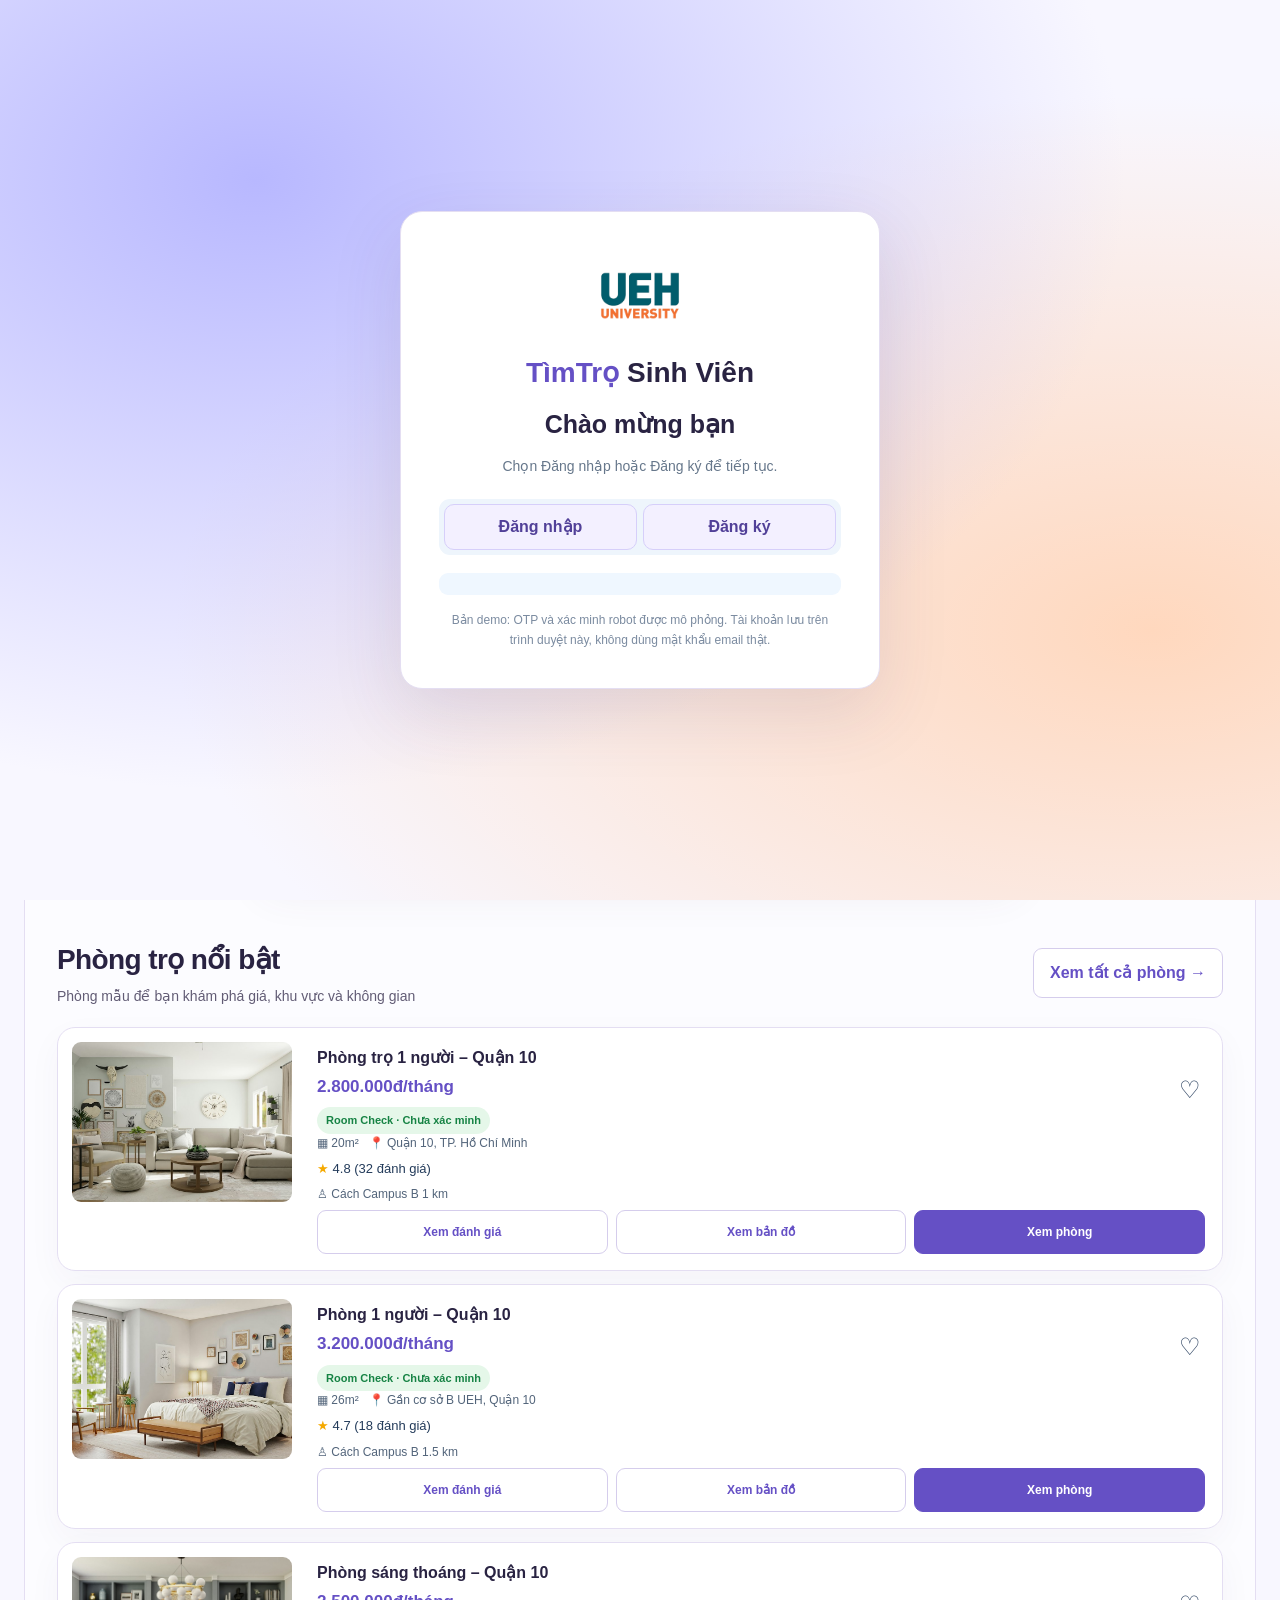
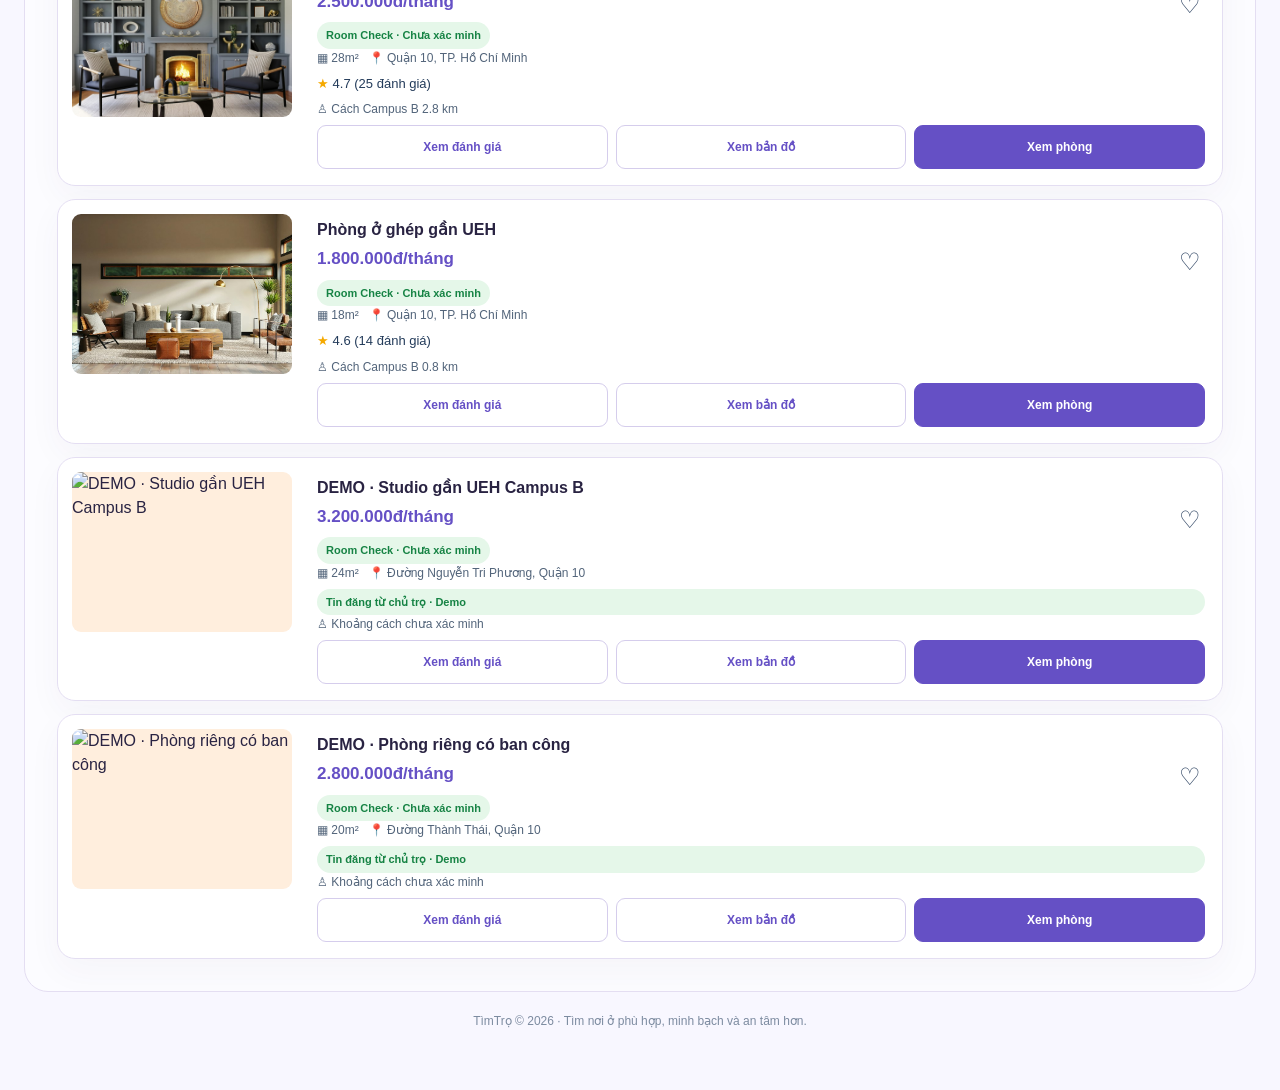
==== commit 17a3f138: "Reorganize account settings and room discovery" ====
--- a/timtro_website/index.html
+++ b/timtro_website/index.html
@@ -183,6 +183,7 @@
 </style>
 <link rel="stylesheet" href="assets/aurora.css">
 <link rel="stylesheet" href="assets/auth-demo.css">
+<link rel="stylesheet" href="assets/navigation-settings.css">
 </head>
 <body>
 
@@ -260,7 +261,7 @@
   <span class="brand-text">TìmTrọ <small class="brand-sub">UEH</small></span>
 </div>
   <nav class="nav" aria-label="Điều hướng">
-    <button class="active" data-page="home">Trang chủ</button><button data-page="search">Tìm phòng</button><button data-page="roommates">Tìm bạn cùng phòng</button><button data-page="roommates" data-open-messages="true">Tin nhắn</button><button data-page="favorites">Yêu thích</button><button data-page="notifications">Thông báo</button><button data-page="account">Tài khoản</button><button class="avatar" data-page="account" aria-label="Tài khoản">●</button>
+    <button class="active" data-page="home">Trang chủ</button><button data-page="search">Tìm phòng</button><button data-page="roommates">Tìm bạn cùng phòng</button><button data-page="roommates" data-open-messages="true">Tin nhắn</button><button data-page="favorites">Yêu thích</button><button data-page="notifications">Thông báo</button><button class="avatar nav-icon" data-page="account" aria-label="Tài khoản" title="Tài khoản"><svg viewBox="0 0 24 24" aria-hidden="true"><circle cx="12" cy="8" r="4"/><path d="M4 21v-2a8 8 0 0 1 16 0v2"/></svg></button><button class="nav-icon" data-page="settings" aria-label="Cài đặt" title="Cài đặt"><svg viewBox="0 0 24 24" aria-hidden="true"><circle cx="12" cy="12" r="3"/><path d="m9 3 6 0 1 3 3 1 2 5-2 5-3 1-1 3H9l-1-3-3-1-2-5 2-5 3-1Z"/></svg></button>
     <button class="host-nav-only" data-page="host">Quản lý tin đăng</button>
     <button id="switchRole" class="role-switch host-nav-only">Đổi vai trò</button>
   </nav>
@@ -269,7 +270,7 @@
 <section id="homePage">
   <div class="hero"><div class="hero-copy"><h1>Một nơi ở tốt.<br>Một khởi đầu mới.</h1><p>Tìm phòng gần UEH, chia sẻ chi phí và gặp những người bạn cùng nhịp sống. Bắt đầu cuộc sống sinh viên theo cách của bạn.</p><div class="trust-row"><span><b>🛡️</b> An toàn</span><span><b>🤝</b> Minh bạch</span><span><b>🎓</b> Dành riêng cho sinh viên</span></div></div></div>
   <div class="search-card">
-    <label class="field-label">Loại phòng</label>
+    <label class="field-label">Bạn muốn tìm gì?</label>
     <div class="room-types"><button class="type-option" data-type="shared">♧　Ở ghép</button><button class="type-option selected" data-type="single">◉　Phòng đơn</button></div>
     <div class="fields">
       <div class="field">
@@ -298,7 +299,7 @@
         </select>
       </div>
     </div>
-    <div class="fields three"><div class="field"><label class="field-label">₫ Giá thuê (triệu/tháng)</label><select id="minPrice"><option value="2">Từ 2 triệu</option><option value="0">Từ 0 triệu</option><option value="3">Từ 3 triệu</option></select></div><div class="field"><label class="field-label">Đến</label><select id="maxPrice"><option value="3.5">Đến 3.5 triệu</option><option value="2.5">Đến 2.5 triệu</option><option value="5">Đến 5 triệu</option></select></div><div class="field"><label class="field-label">Khoảng cách đến campus</label><select id="distance"><option value="3">≤ 3 km</option><option value="1">≤ 1 km</option><option value="5">≤ 5 km</option></select></div></div>
+    <div class="fields three"><div class="field"><label class="field-label" for="minPrice">Giá thuê từ (đ/tháng)</label><input id="minPrice" type="number" min="0" max="20000000" step="50000" value="0"></div><div class="field"><label class="field-label" for="maxPrice">Giá thuê đến (đ/tháng)</label><input id="maxPrice" type="number" min="0" max="20000000" step="50000" value="20000000"></div><div class="field"><label class="field-label" for="distance">Cách campus tối đa (km)</label><input id="distance" type="number" min="0" max="10" step="0.1" value="10"></div></div><label class="check-row"><input id="finderRoomCheck" type="checkbox"> Chỉ xem phòng đã Room Check</label><p id="finderFilterError" class="privacy-note" role="status"></p>
     <button class="primary full" id="searchBtn">⌕　Tìm phòng</button>
   </div>
   <div class="content"><div class="section-head"><div><h2>Phòng trọ nổi bật</h2><div class="muted">Phòng mẫu để bạn khám phá giá, khu vực và không gian</div></div><button class="secondary" data-page="search">Xem tất cả phòng →</button></div><div id="featuredRooms" class="room-list"></div></div>
@@ -330,7 +331,7 @@
 </section>
 <section id="contactPage" class="content hidden">
  <button class="back" data-page="detail">←　Quay lại phòng</button>
- <div class="panel contact-card"><h2>Liên hệ chủ trọ</h2><p id="contactRoomTitle"></p><div id="contactLandlord" class="landlord-card"></div></div>
+ <div class="panel contact-card"><h2>Liên hệ chủ trọ</h2><p id="contactRoomTitle"></p><div id="contactLandlord" class="landlord-card"></div><form id="ownerMessageForm"><label class="field-label" for="ownerMessage">Gửi tin nhắn</label><textarea id="ownerMessage" required maxlength="200"></textarea><p id="ownerMessageCount" class="small-label">0/200</p><button class="primary full" type="submit">Gửi tin nhắn</button><p id="ownerMessageStatus" role="status" class="privacy-note"></p><p class="privacy-note">Lời nhắn hiện lưu cục bộ; liên hệ chủ trọ trực tiếp qua số điện thoại hoặc Zalo được cung cấp.</p></form></div>
 </section>
 
 
@@ -339,48 +340,7 @@
  <div class="roommate-hero"><h2>Phòng đã có bạn.<br>Chỉ còn thiếu bạn thôi.</h2><p>Tìm một chỗ trống trong phòng đang có người ở. Chọn ngân sách và nếp sinh hoạt phù hợp, rồi trò chuyện trực tiếp với người đăng.</p><div class="stat-strip"><span>Phòng 2 / 3 / 4 người</span><span>Chi phí tính theo người</span><span>Quan tâm → mở chat</span></div></div>
  <div class="roommate-layout">
   <aside class="panel needs-panel">
-   <form id="roommateProfileForm">
-    <details open><summary>Hồ sơ của tôi</summary><div class="roommate-form">
-     <div><label for="rpName">Tên hiển thị *</label><input id="rpName" required maxlength="40" placeholder="Tên bạn muốn mọi người thấy"></div>
-     <div><label for="rpCampus">Cơ sở học</label><select id="rpCampus"><option>UEH - Campus B</option><option>UEH - Campus A</option><option>UEH - Nguyễn Tri Phương</option><option>UEH - Nam Sài Gòn</option></select></div>
-     <div><label for="rpGender">Giới tính</label><select id="rpGender"><option value="Any">Không muốn nêu</option><option value="Female">Nữ</option><option value="Male">Nam</option><option value="Other">Khác</option></select></div>
-     <div><label for="rpStudy">Năm học</label><select id="rpStudy"><option>Năm 1</option><option>Năm 2</option><option>Năm 3</option><option>Năm 4+</option></select></div>
-     <div><label for="rpAge">Tuổi</label><input id="rpAge" type="number" min="16" max="100" placeholder="Không bắt buộc"></div>
-     <div><label for="rpMajor">Ngành học</label><input id="rpMajor" maxlength="80" placeholder="Không bắt buộc"></div>
-     <div><label for="rpHometown">Quê quán</label><input id="rpHometown" maxlength="80" placeholder="Không bắt buộc"></div>
-     <div><label for="rpHobbies">Sở thích</label><input id="rpHobbies" maxlength="160" placeholder="Không bắt buộc"></div>
-     <div><label for="rpCooking">Thói quen nấu ăn</label><select id="rpCooking"><option value="">Không chia sẻ</option><option value="often">Thường nấu</option><option value="sometimes">Thỉnh thoảng</option><option value="rarely">Ít nấu</option></select></div>
-     <div><label for="rpIntro">Giới thiệu bản thân</label><textarea id="rpIntro" maxlength="500" placeholder="Một chút về bạn và điều bạn mong đợi ở người ở chung…"></textarea></div>
-    </div></details>
-    <details><summary>Nhu cầu ở ghép</summary><div class="roommate-form" id="needsQuestions">
-     <p class="question-count">Trả lời để so sánh nhu cầu với từng phòng. Bạn có thể chọn “Linh hoạt”.</p>
-     <div><label for="rpArea">Khu vực muốn ở</label><input id="rpArea" maxlength="100" placeholder="Ví dụ: Quận 10"></div>
-     <div><label for="rpBudgetMin">Ngân sách thấp nhất / người</label><select id="rpBudgetMin"><option value="1000000">1 triệu</option><option value="1500000">1,5 triệu</option><option value="2000000" selected>2 triệu</option><option value="2500000">2,5 triệu</option></select></div>
-     <div><label for="rpBudgetMax">Ngân sách cao nhất / người</label><select id="rpBudgetMax"><option value="1500000">1,5 triệu</option><option value="2000000">2 triệu</option><option value="2500000">2,5 triệu</option><option value="3000000" selected>3 triệu</option><option value="4000000">4 triệu</option><option value="5000000">5 triệu</option></select></div>
-     <div><label for="rpCapacity">Tổng số người trong phòng</label><select id="rpCapacity" data-need="capacity"><option value="Any">Linh hoạt</option><option value="2">2 người</option><option value="3">3 người</option><option value="4">4 người</option></select></div>
-     <div><label for="rpMoveDate">Ngày muốn chuyển vào</label><input id="rpMoveDate" type="date" data-need="moveDate"></div>
-     <div><label for="rpSleep">Giờ đi ngủ</label><select id="rpSleep" data-need="sleep"><option value="Any">Linh hoạt</option><option value="early">Trước 23 giờ</option><option value="late">Sau 23 giờ</option></select></div>
-     <div><label for="rpQuiet">Không gian sinh hoạt</label><select id="rpQuiet" data-need="quiet"><option value="Any">Linh hoạt</option><option value="quiet">Ưu tiên yên tĩnh</option><option value="social">Thích giao lưu</option></select></div>
-     <div><label for="rpCleaning">Lịch dọn dẹp</label><select id="rpCleaning" data-need="cleaning"><option value="Any">Linh hoạt</option><option value="daily">Gọn gàng mỗi ngày</option><option value="weekly">Phân công theo tuần</option></select></div>
-     <div><label for="rpSmoking">Hút thuốc trong phòng</label><select id="rpSmoking" data-need="smoking"><option value="Any">Linh hoạt</option><option value="no">Không chấp nhận</option><option value="outside">Chỉ hút bên ngoài</option></select></div>
-     <div><label for="rpPets">Thú cưng</label><select id="rpPets" data-need="pets"><option value="Any">Linh hoạt</option><option value="no">Không nuôi thú cưng</option><option value="yes">Có thể nuôi</option></select></div>
-     <div><label for="rpGuests">Khách tới chơi</label><select id="rpGuests" data-need="guests"><option value="Any">Linh hoạt</option><option value="notice">Báo trước cho bạn ở cùng</option><option value="limited">Hạn chế khách / không ở qua đêm</option></select></div>
-     <div><label for="rpCosts">Cách chia chi phí</label><select id="rpCosts" data-need="costs"><option value="Any">Linh hoạt</option><option value="equal">Chia đều, ghi chép hàng tháng</option><option value="usage">Theo mức sử dụng</option></select></div>
-    </div></details>
-    <details><summary>Quyền riêng tư</summary><div class="roommate-form">
-     <p class="privacy-note">Thông tin liên hệ chỉ hiện khi bạn chủ động cho phép.</p>
-     <div><label for="rpPhone">Số điện thoại</label><input id="rpPhone" type="password" inputmode="tel" maxlength="25" autocomplete="off"></div>
-     <div><label for="rpZalo">Zalo / liên hệ khác</label><input id="rpZalo" type="password" maxlength="80" autocomplete="off"></div>
-     <button class="secondary" type="button" id="togglePrivateInputs" aria-pressed="false">Hiện thông tin đang nhập</button>
-     <p class="privacy-note">Số điện thoại và Zalo chỉ mình bạn xem; hãy chia sẻ qua chat nếu muốn.</p>
-     <label class="check-row"><input id="rpShowStudy" type="checkbox" checked> Hiện cơ sở và năm học</label>
-     <label class="check-row"><input id="rpShowOptional" type="checkbox"> Hiện tuổi, ngành, quê quán và sở thích</label>
-     <label class="check-row"><input id="rpShowNeeds" type="checkbox" checked> Hiện câu trả lời nhu cầu</label>
-     <label class="check-row"><input id="rpHideProfile" type="checkbox"> Ẩn hồ sơ của tôi</label>
-     <button class="secondary" type="button" id="previewMyProfile">Xem hồ sơ người khác sẽ thấy</button>
-    </div></details>
-    <button class="primary full" type="submit" id="saveRoommateProfile" style="margin-top:18px">Lưu hồ sơ & nhu cầu</button>
-   </form>
+
    <details class="roommate-publish"><summary>Bạn có phòng và cần tìm người ở chung? Đăng bài</summary><p class="small-label">Bài đăng sẽ hiển thị cho các tài khoản sinh viên UEH khác.</p><form id="slotListingForm" class="roommate-form"><input id="slotEditId" type="hidden">
     <div><label for="slotTitle">Tiêu đề *</label><input id="slotTitle" required minlength="5" maxlength="90" placeholder="Phòng gần UEH cần thêm 1 bạn"></div>
     <div><label for="slotArea">Khu vực *</label><input id="slotArea" required maxlength="100" placeholder="Quận 10"></div>
@@ -424,7 +384,7 @@
     <div><label for="rfSmoking" class="small-label">Hút thuốc</label><select id="rfSmoking"><option value="Any">Linh hoạt</option><option value="no">Không hút trong phòng</option><option value="outside">Chỉ bên ngoài</option></select></div>
     <div><label for="rfPets" class="small-label">Thú cưng</label><select id="rfPets"><option value="Any">Linh hoạt</option><option value="no">Không nuôi</option><option value="yes">Có thể nuôi</option></select></div>
     </div></details>
-    <button class="secondary" type="button" id="resetRoommateFilters">Đặt lại bộ lọc</button>
+    <button class="primary" type="button" id="searchRoommateFilters">Tìm kiếm</button><button class="secondary" type="button" id="resetRoommateFilters">Đặt lại bộ lọc</button>
     <label class="check-row" style="grid-column:span 2"><input type="checkbox" id="onlySavedSlots"> Chỉ xem phòng đã lưu</label>
    </div>
    <div class="section-head roommate-results-toolbar"><div><h2>Chỗ trống dành cho bạn</h2><div class="muted" id="roommateResultsCount" role="status"></div></div><button class="secondary" type="button" id="refreshRoommates">Làm mới</button></div>
@@ -464,7 +424,7 @@
 <section id="favoritesPage" class="content hidden"><div class="section-head"><div><h2>Phòng yêu thích</h2><div class="muted">Những phòng bạn đã lưu sẽ xuất hiện ở đây.</div></div></div><div id="favoriteRooms" class="room-list"></div></section>
 <section id="notificationsPage" class="content hidden"><h2>Thông báo</h2><div class="panel"><p>🔔 Chào mừng bạn đến với TìmTrọ!</p><p class="muted">Thông báo về phòng mới, tin nhắn và trạng thái xác thực sẽ xuất hiện ở đây.</p></div></section>
 <section id="accountPage" class="content hidden">
- <div class="section-head"><div><h2>Hồ sơ của tôi</h2><div class="muted">Cập nhật thông tin hiển thị trên TìmTrọ.</div></div><div style="display:flex;gap:8px;flex-wrap:wrap"><button class="secondary" type="button" data-page="roommates">Hồ sơ tìm bạn cùng phòng →</button><button class="secondary" type="button" id="logoutBtn">Đăng xuất</button><button class="secondary" type="button" data-page="host">Quản lý phòng demo</button></div></div>
+ <div class="section-head"><div><h2>Hồ sơ của tôi</h2><div class="muted">Cập nhật thông tin hiển thị trên TìmTrọ.</div></div><div style="display:flex;gap:8px;flex-wrap:wrap"><button class="secondary" type="button" id="logoutBtn">Đăng xuất</button></div></div>
  <div class="profile-settings-layout">
   <div class="panel profile-photo-panel">
    <img class="profile-large-avatar" id="accountPfp" src="data:image/svg+xml,%3Csvg xmlns='http://www.w3.org/2000/svg' viewBox='0 0 100 100'%3E%3Crect width='100' height='100' rx='50' fill='%23e4effb'/%3E%3Ctext x='50' y='65' text-anchor='middle' font-size='50'%3E👤%3C/text%3E%3C/svg%3E" alt="Ảnh đại diện">
@@ -472,10 +432,39 @@
    <button class="secondary" type="button" id="choosePfp">＋ Thêm ảnh</button><input type="file" id="pfpFile" accept="image/png,image/jpeg,image/webp,image/gif" hidden>
    <p class="small-label">Ảnh được lưu trên tài khoản của bạn và hiển thị trong cuộc trò chuyện.</p>
   </div>
-  <form id="accountProfileForm" class="panel account-profile-form">
-   <h3>Thông tin cá nhân</h3>
-   <div class="fields">
-    <div class="field"><label class="field-label" for="profileDisplayName">Tên hiển thị</label><input id="profileDisplayName" maxlength="40" placeholder="Tên bạn muốn mọi người thấy" required></div>
+  <form id="accountProfileForm" class="panel account-profile-form">   <div id="accountRoommateDetails">
+    <details open><summary>Hồ sơ của tôi</summary><div class="roommate-form">
+     <div><label for="rpName">Tên hiển thị *</label><input id="rpName" required maxlength="40" placeholder="Tên bạn muốn mọi người thấy"></div>
+     <div><label for="rpCampus">Cơ sở học</label><select id="rpCampus"><option>UEH - Campus B</option><option>UEH - Campus A</option><option>UEH - Nguyễn Tri Phương</option><option>UEH - Nam Sài Gòn</option></select></div>
+     <div><label for="rpGender">Giới tính</label><select id="rpGender"><option value="Any">Không muốn nêu</option><option value="Female">Nữ</option><option value="Male">Nam</option><option value="Other">Khác</option></select></div>
+     <div><label for="rpStudy">Năm học</label><select id="rpStudy"><option>Năm 1</option><option>Năm 2</option><option>Năm 3</option><option>Năm 4+</option></select></div>
+     <div><label for="rpAge">Tuổi</label><input id="rpAge" type="number" min="16" max="100" placeholder="Không bắt buộc"></div>
+     <div><label for="rpMajor">Ngành học</label><input id="rpMajor" maxlength="80" placeholder="Không bắt buộc"></div>
+     <div><label for="rpHometown">Quê quán</label><input id="rpHometown" maxlength="80" placeholder="Không bắt buộc"></div>
+     <div><label for="rpHobbies">Sở thích</label><input id="rpHobbies" maxlength="160" placeholder="Không bắt buộc"></div>
+     <div><label for="rpCooking">Thói quen nấu ăn</label><select id="rpCooking"><option value="">Không chia sẻ</option><option value="often">Thường nấu</option><option value="sometimes">Thỉnh thoảng</option><option value="rarely">Ít nấu</option></select></div>
+     <div><label for="rpIntro">Giới thiệu bản thân</label><textarea id="rpIntro" maxlength="500" placeholder="Một chút về bạn và điều bạn mong đợi ở người ở chung…"></textarea></div>
+    </div></details>
+    <details><summary>Nhu cầu ở ghép</summary><div class="roommate-form" id="needsQuestions">
+     <p class="question-count">Trả lời để so sánh nhu cầu với từng phòng. Bạn có thể chọn “Linh hoạt”.</p>
+     <div><label for="rpArea">Khu vực muốn ở</label><input id="rpArea" maxlength="100" placeholder="Ví dụ: Quận 10"></div>
+     <div><label for="rpBudgetMin">Ngân sách thấp nhất / người</label><select id="rpBudgetMin"><option value="1000000">1 triệu</option><option value="1500000">1,5 triệu</option><option value="2000000" selected>2 triệu</option><option value="2500000">2,5 triệu</option></select></div>
+     <div><label for="rpBudgetMax">Ngân sách cao nhất / người</label><select id="rpBudgetMax"><option value="1500000">1,5 triệu</option><option value="2000000">2 triệu</option><option value="2500000">2,5 triệu</option><option value="3000000" selected>3 triệu</option><option value="4000000">4 triệu</option><option value="5000000">5 triệu</option></select></div>
+     <div><label for="rpCapacity">Tổng số người trong phòng</label><select id="rpCapacity" data-need="capacity"><option value="Any">Linh hoạt</option><option value="2">2 người</option><option value="3">3 người</option><option value="4">4 người</option></select></div>
+     <div><label for="rpMoveDate">Ngày muốn chuyển vào</label><input id="rpMoveDate" type="date" data-need="moveDate"></div>
+     <div><label for="rpSleep">Giờ đi ngủ</label><select id="rpSleep" data-need="sleep"><option value="Any">Linh hoạt</option><option value="early">Trước 23 giờ</option><option value="late">Sau 23 giờ</option></select></div>
+     <div><label for="rpQuiet">Không gian sinh hoạt</label><select id="rpQuiet" data-need="quiet"><option value="Any">Linh hoạt</option><option value="quiet">Ưu tiên yên tĩnh</option><option value="social">Thích giao lưu</option></select></div>
+     <div><label for="rpCleaning">Lịch dọn dẹp</label><select id="rpCleaning" data-need="cleaning"><option value="Any">Linh hoạt</option><option value="daily">Gọn gàng mỗi ngày</option><option value="weekly">Phân công theo tuần</option></select></div>
+     <div><label for="rpSmoking">Hút thuốc trong phòng</label><select id="rpSmoking" data-need="smoking"><option value="Any">Linh hoạt</option><option value="no">Không chấp nhận</option><option value="outside">Chỉ hút bên ngoài</option></select></div>
+     <div><label for="rpPets">Thú cưng</label><select id="rpPets" data-need="pets"><option value="Any">Linh hoạt</option><option value="no">Không nuôi thú cưng</option><option value="yes">Có thể nuôi</option></select></div>
+     <div><label for="rpGuests">Khách tới chơi</label><select id="rpGuests" data-need="guests"><option value="Any">Linh hoạt</option><option value="notice">Báo trước cho bạn ở cùng</option><option value="limited">Hạn chế khách / không ở qua đêm</option></select></div>
+     <div><label for="rpCosts">Cách chia chi phí</label><select id="rpCosts" data-need="costs"><option value="Any">Linh hoạt</option><option value="equal">Chia đều, ghi chép hàng tháng</option><option value="usage">Theo mức sử dụng</option></select></div>
+    </div></details>
+
+
+   </div>
+   <div class="fields hidden" aria-hidden="true">
+    <div class="field"><label class="field-label" for="profileDisplayName">Tên hiển thị</label><input id="profileDisplayName" maxlength="40" placeholder="Tên bạn muốn mọi người thấy"></div>
     <div class="field"><label class="field-label" for="profileCampus">Trường / cơ sở</label><select id="profileCampus"><option>UEH - Campus B</option><option>UEH - Campus A</option><option>UEH - Nguyễn Tri Phương</option><option>Trường khác tại TP.HCM</option></select></div>
     <div class="field"><label class="field-label" for="profileStudy">Năm học</label><select id="profileStudy"><option>Năm 1</option><option>Năm 2</option><option>Năm 3</option><option>Năm 4+</option><option>Đã tốt nghiệp / đi làm</option></select></div>
     <div class="field"><label class="field-label" for="profilePhone">Số điện thoại (không bắt buộc)</label><input id="profilePhone" type="tel" maxlength="25" placeholder="Số điện thoại của bạn"></div>
@@ -483,12 +472,23 @@
     <div class="field"><span class="field-label">Quyền riêng tư liên hệ</span><p class="muted">Chỉ mình tôi; chia sẻ qua chat khi cần.</p></div>
     <div class="field wide"><label class="field-label" for="profileBio">Giới thiệu ngắn</label><textarea id="profileBio" maxlength="500" placeholder="Một chút về bạn, sở thích và phong cách sống…" style="width:100%;min-height:100px;padding:12px;border:1px solid var(--line);border-radius:10px"></textarea></div>
    </div>
-   <div class="profile-form-actions"><button type="submit" class="primary" id="saveAccount">Lưu hồ sơ</button><button type="button" class="secondary" id="editRoommateProfile">Chỉnh hồ sơ tìm bạn cùng phòng</button></div>
+   <div class="profile-form-actions"><button type="submit" class="primary" id="saveAccount">Lưu hồ sơ</button><button type="button" class="secondary" id="editRoommateProfile">Về đầu hồ sơ</button></div>
    <p class="privacy-note">Thông tin liên hệ được đặt riêng tư theo mặc định. Chỉ chia sẻ số điện thoại hoặc Zalo nếu bạn chủ động đổi tùy chọn này.</p>
   </form>
  </div>
 </section>
-</main>
+<section id="settingsPage" class="content hidden"><div class="section-head"><div><h2>Cài đặt</h2><p class="muted">Quản lý quyền hiển thị của tài khoản.</p></div><button class="secondary" data-page="account">Quay lại tài khoản</button></div><form id="privacySettingsForm" class="panel">    <details open><summary>Quyền riêng tư</summary><div class="roommate-form">
+     <p class="privacy-note">Thông tin liên hệ chỉ hiện khi bạn chủ động cho phép.</p>
+     <div><label for="rpPhone">Số điện thoại</label><input id="rpPhone" type="password" inputmode="tel" maxlength="25" autocomplete="off"></div>
+     <div><label for="rpZalo">Zalo / liên hệ khác</label><input id="rpZalo" type="password" maxlength="80" autocomplete="off"></div>
+     <button class="secondary" type="button" id="togglePrivateInputs" aria-pressed="false">Hiện thông tin đang nhập</button>
+     <p class="privacy-note">Số điện thoại và Zalo chỉ mình bạn xem; hãy chia sẻ qua chat nếu muốn.</p>
+     <label class="check-row"><input id="rpShowStudy" type="checkbox" checked> Hiện cơ sở và năm học</label>
+     <label class="check-row"><input id="rpShowOptional" type="checkbox"> Hiện tuổi, ngành, quê quán và sở thích</label>
+     <label class="check-row"><input id="rpShowNeeds" type="checkbox" checked> Hiện câu trả lời nhu cầu</label>
+     <label class="check-row"><input id="rpHideProfile" type="checkbox"> Ẩn hồ sơ của tôi</label>
+     <button class="secondary" type="button" id="previewMyProfile">Xem hồ sơ người khác sẽ thấy</button>
+    </div></details><button type="submit" class="primary">Lưu quyền riêng tư</button></form></section></main>
 <footer>TìmTrọ © 2026 · Tìm nơi ở phù hợp, minh bạch và an tâm hơn.</footer>
 </div>
 <div class="dialog-backdrop hidden" id="slotDialog" role="dialog" aria-modal="true" aria-labelledby="slotDialogTitle"><div class="dialog-card"><div class="dialog-heading"><h2 id="slotDialogTitle">Chi tiết phòng</h2><button type="button" class="dialog-close" id="closeSlotDialog" aria-label="Đóng chi tiết phòng">×</button></div><div id="slotDialogBody"></div></div></div>
@@ -524,16 +524,19 @@
   } catch(e){ return []; }
 }
 function allFinderRooms(){return [...rooms,...getPublishedHostRooms()]}
-function roomCard(r){r={...r,...Object.fromEntries(['id','title','address','photo'].map(k=>[k,hostEscape(r[k])]))};return `<article class="room-card" data-room="${r.id}"><img class="room-image" src="${r.photo}" alt="${r.title}"><div class="room-info"><div class="room-title-row"><div><h3 class="room-title">${r.title}</h3><div class="price">${money(r.rent)}/tháng</div></div><button class="heart ${saved.has(String(r.id))?'saved':''}" data-save="${r.id}" aria-label="Lưu yêu thích">${saved.has(String(r.id))?'♥':'♡'}</button></div><div class="meta"><span>▦ ${r.area}m²</span><span>📍 ${r.address||'Địa chỉ chưa có'}</span></div>${r.isHostListing?'<div class="verified-pill">Tin đăng từ chủ trọ · Demo</div>':`<div class="rating"><span class="star">★</span> ${r.rating} (${r.reviews} đánh giá)</div>`}<div class="meta">♙ ${r.isHostListing?'Khoảng cách chưa xác minh':`Cách Campus B ${r.distance} km`} </div><div class="room-actions"><button class="secondary" data-go="reviews" data-id="${r.id}">Xem đánh giá</button><button class="secondary" data-map="${r.id}">Xem bản đồ</button><button class="primary" data-detail="${r.id}">Xem phòng</button></div></div></article>`}
+function roomCard(r){r={...r,...Object.fromEntries(['id','title','address','photo'].map(k=>[k,hostEscape(r[k])]))};return `<article class="room-card" data-room="${r.id}"><img class="room-image" src="${r.photo}" alt="${r.title}"><div class="room-info"><div class="room-title-row"><div><h3 class="room-title">${r.title}</h3><div class="price">${money(r.rent)}/tháng</div><span class="verified-pill">${r.room_check_verified===true?'Room Check · Đã xác minh':'Room Check · Chưa xác minh'}</span></div><button class="heart ${saved.has(String(r.id))?'saved':''}" data-save="${r.id}" aria-label="Lưu yêu thích">${saved.has(String(r.id))?'♥':'♡'}</button></div><div class="meta"><span>▦ ${r.area}m²</span><span>📍 ${r.address||'Địa chỉ chưa có'}</span></div>${r.isHostListing?'<div class="verified-pill">Tin đăng từ chủ trọ · Demo</div>':`<div class="rating"><span class="star">★</span> ${r.rating} (${r.reviews} đánh giá)</div>`}<div class="meta">♙ ${r.isHostListing?'Khoảng cách chưa xác minh':`Cách Campus B ${r.distance} km`} </div><div class="room-actions"><button class="secondary" data-go="reviews" data-id="${r.id}">Xem đánh giá</button><button class="secondary" data-map="${r.id}">Xem bản đồ</button><button class="primary" data-detail="${r.id}">Xem phòng</button></div></div></article>`}
 function renderCards(target,list){$(target).innerHTML=list.length?list.map(roomCard).join(''):'<div class="empty">Chưa có phòng phù hợp. Hãy điều chỉnh bộ lọc hoặc lưu phòng từ danh sách.</div>'}
-function showPage(page){if(!currentUser||!validUehEmail(currentUser.email)||!currentUser.email_confirmed_at){showAuth();return;}if(page==='account')loadAccountProfile();$$('main > section').forEach(s=>s.classList.add('hidden'));const el=$('#'+page+'Page');if(el)el.classList.remove('hidden');$$('.nav button').forEach(b=>b.classList.toggle('active',b.dataset.page===page));if(page==='favorites')renderCards('#favoriteRooms',allFinderRooms().filter(r=>saved.has(String(r.id))));if(page==='search')renderSearch();if(page==='roommates')loadRoommateData();window.scrollTo({top:0,behavior:'smooth'})}
+function showPage(page){if(!currentUser||!validUehEmail(currentUser.email)||!currentUser.email_confirmed_at){showAuth();return;}if(page==='account'||page==='settings')loadAccountProfile();$$('main > section').forEach(s=>s.classList.add('hidden'));const el=$('#'+page+'Page');if(el)el.classList.remove('hidden');$$('.nav button').forEach(b=>b.classList.toggle('active',b.dataset.page===page));if(page==='favorites')renderCards('#favoriteRooms',allFinderRooms().filter(r=>saved.has(String(r.id))));if(page==='search')renderSearch();if(page==='roommates')loadRoommateData();window.scrollTo({top:0,behavior:'smooth'})}
 function openRoom(id){currentRoom=allFinderRooms().find(r=>String(r.id)===String(id))||rooms[0];$('#detailTitle').textContent=currentRoom.title;$('#detailPrice').textContent=money(currentRoom.rent)+'/tháng';$('#detailAddress').textContent=currentRoom.address;$('#verifyAddress').textContent=currentRoom.address;$('#rentCost').textContent=money(currentRoom.rent);const total=currentRoom.rent+(Number(currentRoom.utilities)||400000);$('#totalCost').textContent=money(total);if(currentRoom.isHostListing){const d=$('.amenities');if(d){const p=document.getElementById('hostRoomDescription');if(p)p.remove();const desc=document.createElement('p');desc.id='hostRoomDescription';desc.textContent=currentRoom.description||'Chủ trọ chưa thêm mô tả.';desc.style.cssText='line-height:1.6;margin-top:12px';d.appendChild(desc)}}$('#mainGallery').src=currentRoom.photo;$('#thumbs').innerHTML=[currentRoom.photo,...(currentRoom.isHostListing?[]:photos.filter(p=>p!==currentRoom.photo))].map(p=>`<img src="${hostEscape(p)}" alt="Ảnh phòng" data-photo="${hostEscape(p)}">`).join('');showPage('detail')}
 function renderSearch(){
-  const min=Number($('#minPrice').value||0)*1000000,max=Number($('#maxPrice').value||3.5)*1000000,dist=Number($('#distance').value||3);
+  const min=Number($('#minPrice').value),max=Number($('#maxPrice').value),dist=Number($('#distance').value);
+  const invalid=['minPrice','maxPrice','distance'].some(id=>!$('#'+id).value||!$('#'+id).checkValidity())||min>max;
+  $('#finderFilterError').textContent=invalid?'Nhập khoảng giá 0–20.000.000đ và khoảng cách 0–10 km hợp lệ.':'';
+  if(invalid){$('#roomResults').innerHTML='<div class="empty">Khoảng tìm kiếm chưa hợp lệ.</div>';$('#resultCount').textContent='Vui lòng chỉnh lại bộ lọc.';return;}
   const campusSel=$('#campus')?$('#campus').value:'all';
   const areaSel=$('#livingArea')?$('#livingArea').value:'all';
   let list=allFinderRooms().filter(r=>{
-    const matchType=r.type===typeSelected;
+    const matchType=r.type!=='shared';
     const matchPrice=r.rent>=min&&r.rent<=max;
     const matchDist=r.isHostListing||r.distance<=dist;
     let matchCampus=true;
@@ -552,7 +555,7 @@
       else if(areaSel==='q7_binhchanh') matchArea=/Quận 7|Bình Chánh|Q\.?7/i.test(r.address||'');
       else if(areaSel==='phunhuan_binhthanh') matchArea=/Phú Nhuận|Bình Thạnh/i.test(r.address||'');
     }
-    return matchType&&matchPrice&&matchDist&&(campusSel==='all'||matchCampus)&&(areaSel==='all'||matchArea);
+    return (!$('#finderRoomCheck').checked||r.room_check_verified===true)&&matchType&&matchPrice&&matchDist&&(campusSel==='all'||matchCampus)&&(areaSel==='all'||matchArea);
   });
   const sort=$('#sort').value;
   if(sort==='asc')list.sort((a,b)=>a.rent-b.rent);
@@ -568,9 +571,9 @@
 }
 function renderReviews(){const data=[{name:'Nguyễn Thị Mai',date:'05/10/2026',stars:5,tag:'room',text:'Phòng giống hình, sạch sẽ, chủ trọ nhiệt tình. Rất đáng để thuê!',avatar:'M'},{name:'Lê Minh Anh',date:'10/09/2025',stars:4,tag:'owner',text:'Vị trí thuận tiện, xung quanh có nhiều tiện ích. Nhưng mà phòng hơi nóng.',avatar:'A'},{name:'Trần Quốc Bảo',date:'05/11/2024',stars:5,tag:'info',text:'Phòng sạch, an ninh tốt, có hơi ồn vào buổi tối nhưng vẫn ổn.',avatar:'B'},{name:'Phạm Gia Linh',date:'12/08/2024',stars:5,tag:'room',text:'Ảnh khá sát thực tế, khu vực dễ tìm và gần trường.',avatar:'L'},{name:'Võ Thanh Tùng',date:'22/06/2024',stars:4,tag:'owner',text:'Chủ nhà phản hồi nhanh. Nên hỏi kỹ tiền điện nước trước khi ký.',avatar:'T'}];const filtered=data.filter(r=>reviewFilter==='all'||r.tag===reviewFilter);$('#reviewList').innerHTML=filtered.slice(0,extraReviews?5:3).map(r=>`<div class="review"><div class="review-avatar">${r.avatar}</div><div><h4>${r.name} <span class="muted" style="font-weight:400">${r.date}</span></h4><div class="star">${'★'.repeat(r.stars)}${'☆'.repeat(5-r.stars)}</div><p>${r.text}</p><span class="lightbtn" style="display:inline-block;padding:5px 9px;font-size:12px">Thông tin hữu ích</span></div></div>`).join('')||'<p class="muted">Chưa có đánh giá trong mục này.</p>'}
 document.querySelectorAll('[data-open-messages]').forEach(btn=>btn.addEventListener('click',e=>{e.preventDefault();e.stopPropagation();if(!authenticated()){showAuth();return;}showPage('roommates');$('#myConnectionsPanel').classList.remove('hidden');renderConnections();}));
-document.addEventListener('click',e=>{const page=e.target.closest('[data-page]');if(page){showPage(page.dataset.page);return}const type=e.target.closest('[data-type]');if(type){typeSelected=type.dataset.type;$$('[data-type]').forEach(b=>b.classList.toggle('selected',b===type));return}const save=e.target.closest('[data-save]');if(save){e.stopPropagation();const id=String(save.dataset.save);saved.has(id)?saved.delete(id):saved.add(id);save.classList.toggle('saved',saved.has(id));save.textContent=saved.has(id)?'♥':'♡';toast(saved.has(id)?'Đã thêm vào yêu thích':'Đã xóa khỏi yêu thích');return}const det=e.target.closest('[data-detail]');if(det){openRoom(det.dataset.detail);return}const card=e.target.closest('.room-card');if(card&&!e.target.closest('button')){openRoom(card.dataset.room);return}const rev=e.target.closest('[data-go="reviews"]');if(rev){openRoom(rev.dataset.id);showPage('reviews');return}const map=e.target.closest('[data-map]');if(map){openRoomMap(map.dataset.map);return}const photo=e.target.closest('[data-photo]');if(photo){$('#mainGallery').src=photo.dataset.photo;return}const rf=e.target.closest('[data-review-filter]');if(rf){reviewFilter=rf.dataset.reviewFilter;$$('[data-review-filter]').forEach(b=>b.classList.toggle('active',b===rf));renderReviews();return}});
+document.addEventListener('click',e=>{const page=e.target.closest('[data-page]');if(page){showPage(page.dataset.page);return}const type=e.target.closest('[data-type]');if(type){if(type.dataset.type==='shared'){showPage('roommates');return;}typeSelected='single';$$('[data-type]').forEach(b=>b.classList.toggle('selected',b===type));return}const save=e.target.closest('[data-save]');if(save){e.stopPropagation();const id=String(save.dataset.save);saved.has(id)?saved.delete(id):saved.add(id);save.classList.toggle('saved',saved.has(id));save.textContent=saved.has(id)?'♥':'♡';toast(saved.has(id)?'Đã thêm vào yêu thích':'Đã xóa khỏi yêu thích');return}const det=e.target.closest('[data-detail]');if(det){openRoom(det.dataset.detail);return}const card=e.target.closest('.room-card');if(card&&!e.target.closest('button')){openRoom(card.dataset.room);return}const rev=e.target.closest('[data-go="reviews"]');if(rev){openRoom(rev.dataset.id);showPage('reviews');return}const map=e.target.closest('[data-map]');if(map){openRoomMap(map.dataset.map);return}const photo=e.target.closest('[data-photo]');if(photo){$('#mainGallery').src=photo.dataset.photo;return}const rf=e.target.closest('[data-review-filter]');if(rf){reviewFilter=rf.dataset.reviewFilter;$$('[data-review-filter]').forEach(b=>b.classList.toggle('active',b===rf));renderReviews();return}});
 $('#searchBtn').addEventListener('click',()=>{showPage('search');renderSearch()});$('#sort').addEventListener('change',renderSearch);
-['campus','livingArea','minPrice','maxPrice','distance'].forEach(id=>$('#'+id)?.addEventListener('change',renderSearch));$('#costDetails').addEventListener('click',()=>$('#costExtra').classList.toggle('hidden'));$('#mapBtn').addEventListener('click',()=>openRoomMap());$('#moreReviews').addEventListener('click',()=>{extraReviews=!extraReviews;$('#moreReviews').textContent=extraReviews?'Thu gọn đánh giá':'Xem thêm đánh giá';renderReviews()});$('#checklistBtn').addEventListener('click',()=>$('#checklistExtra').classList.toggle('hidden'));$('#callBtn')?.addEventListener('click',()=>toast('Số điện thoại minh họa: 090 123 4567'));$('#zaloBtn')?.addEventListener('click',()=>toast('Liên kết Zalo sẽ được thêm khi có tài khoản chủ trọ thật.'));$('#message')?.addEventListener('input',()=>$('#charCount').textContent=$('#message').value.length+'/500');$('#sendMessage')?.addEventListener('click',()=>{if(!$('#message').value.trim()){toast('Vui lòng nhập lời nhắn trước.');return}toast('Tin nhắn đã được ghi nhận trong bản demo. Chưa gửi đến chủ trọ thật.')});
+['campus','livingArea','minPrice','maxPrice','distance','finderRoomCheck'].forEach(id=>$('#'+id)?.addEventListener('change',renderSearch));$('#costDetails').addEventListener('click',()=>$('#costExtra').classList.toggle('hidden'));$('#mapBtn').addEventListener('click',()=>openRoomMap());$('#moreReviews').addEventListener('click',()=>{extraReviews=!extraReviews;$('#moreReviews').textContent=extraReviews?'Thu gọn đánh giá':'Xem thêm đánh giá';renderReviews()});$('#checklistBtn').addEventListener('click',()=>$('#checklistExtra').classList.toggle('hidden'));$('#callBtn')?.addEventListener('click',()=>toast('Số điện thoại minh họa: 090 123 4567'));$('#zaloBtn')?.addEventListener('click',()=>toast('Liên kết Zalo sẽ được thêm khi có tài khoản chủ trọ thật.'));$('#message')?.addEventListener('input',()=>$('#charCount').textContent=$('#message').value.length+'/500');$('#sendMessage')?.addEventListener('click',()=>{if(!$('#message').value.trim()){toast('Vui lòng nhập lời nhắn trước.');return}toast('Tin nhắn đã được ghi nhận trong bản demo. Chưa gửi đến chủ trọ thật.')});
 const logoutBtn=$('#logoutBtn');
 if(logoutBtn)logoutBtn.addEventListener('click',async()=>{if(currentUser?.is_demo){window.demoLogout();return;}if(!supabaseClient)return;const {error}=await supabaseClient.auth.signOut();if(error){toast(error.message);return;}currentUser=null;showAuth();toast('Đã đăng xuất.');});
 
--- a/timtro_website/assets/navigation-settings.css
+++ b/timtro_website/assets/navigation-settings.css
@@ -0,0 +1,19 @@
+.nav .nav-icon{display:inline-flex!important;align-items:center;justify-content:center;width:44px;height:44px;flex:0 0 44px;padding:8px;border-radius:50%;background:#edf1ff;color:var(--navy)}
+.nav-icon svg{width:24px;height:24px;fill:none;stroke:currentColor;stroke-width:1.8}
+.nav-icon.active,.nav-icon:hover{background:var(--blue);color:white}
+.nav-icon:focus-visible{outline:3px solid var(--blue);outline-offset:2px}
+#accountRoommateDetails details,#privacySettingsForm details{border-bottom:1px solid var(--line);padding:16px 0}
+#accountRoommateDetails summary,#privacySettingsForm summary{font-size:18px;font-weight:700;cursor:pointer;margin-bottom:14px}
+.roommate-layout{grid-template-columns:300px minmax(0,1fr)}
+.owner-summary{display:grid;grid-template-columns:1fr 1fr;gap:24px}
+.owner-verification{background:#f4f5ff;padding:20px;border-radius:14px}
+.owner-contact-actions{display:grid;grid-template-columns:1fr 1fr;gap:16px;margin:20px 0}
+.owner-contact-actions a{display:flex;align-items:center;justify-content:center;text-decoration:none}
+.owner-contact-actions button:disabled{opacity:.65;cursor:not-allowed}
+#ownerMessageForm{margin-top:20px}
+#ownerMessage{width:100%;min-height:130px;padding:16px;border:1px solid var(--line);border-radius:12px;font:inherit}
+#ownerMessageCount{text-align:right;margin:8px 0}
+#privacySettingsForm{max-width:800px}
+@media(max-width:950px){.roommate-layout{grid-template-columns:1fr}}
+@media(max-width:600px){.owner-summary,.owner-contact-actions{grid-template-columns:1fr}.nav{gap:4px}.nav .nav-icon{width:40px;flex-basis:40px}.owner-verification{padding:16px}}
+@media(max-width:760px){.nav button[data-page="account"].avatar.nav-icon,.nav button[data-page="settings"].nav-icon{display:flex!important;min-width:40px;flex:0 0 40px}.nav button[data-page]{max-width:18%}}
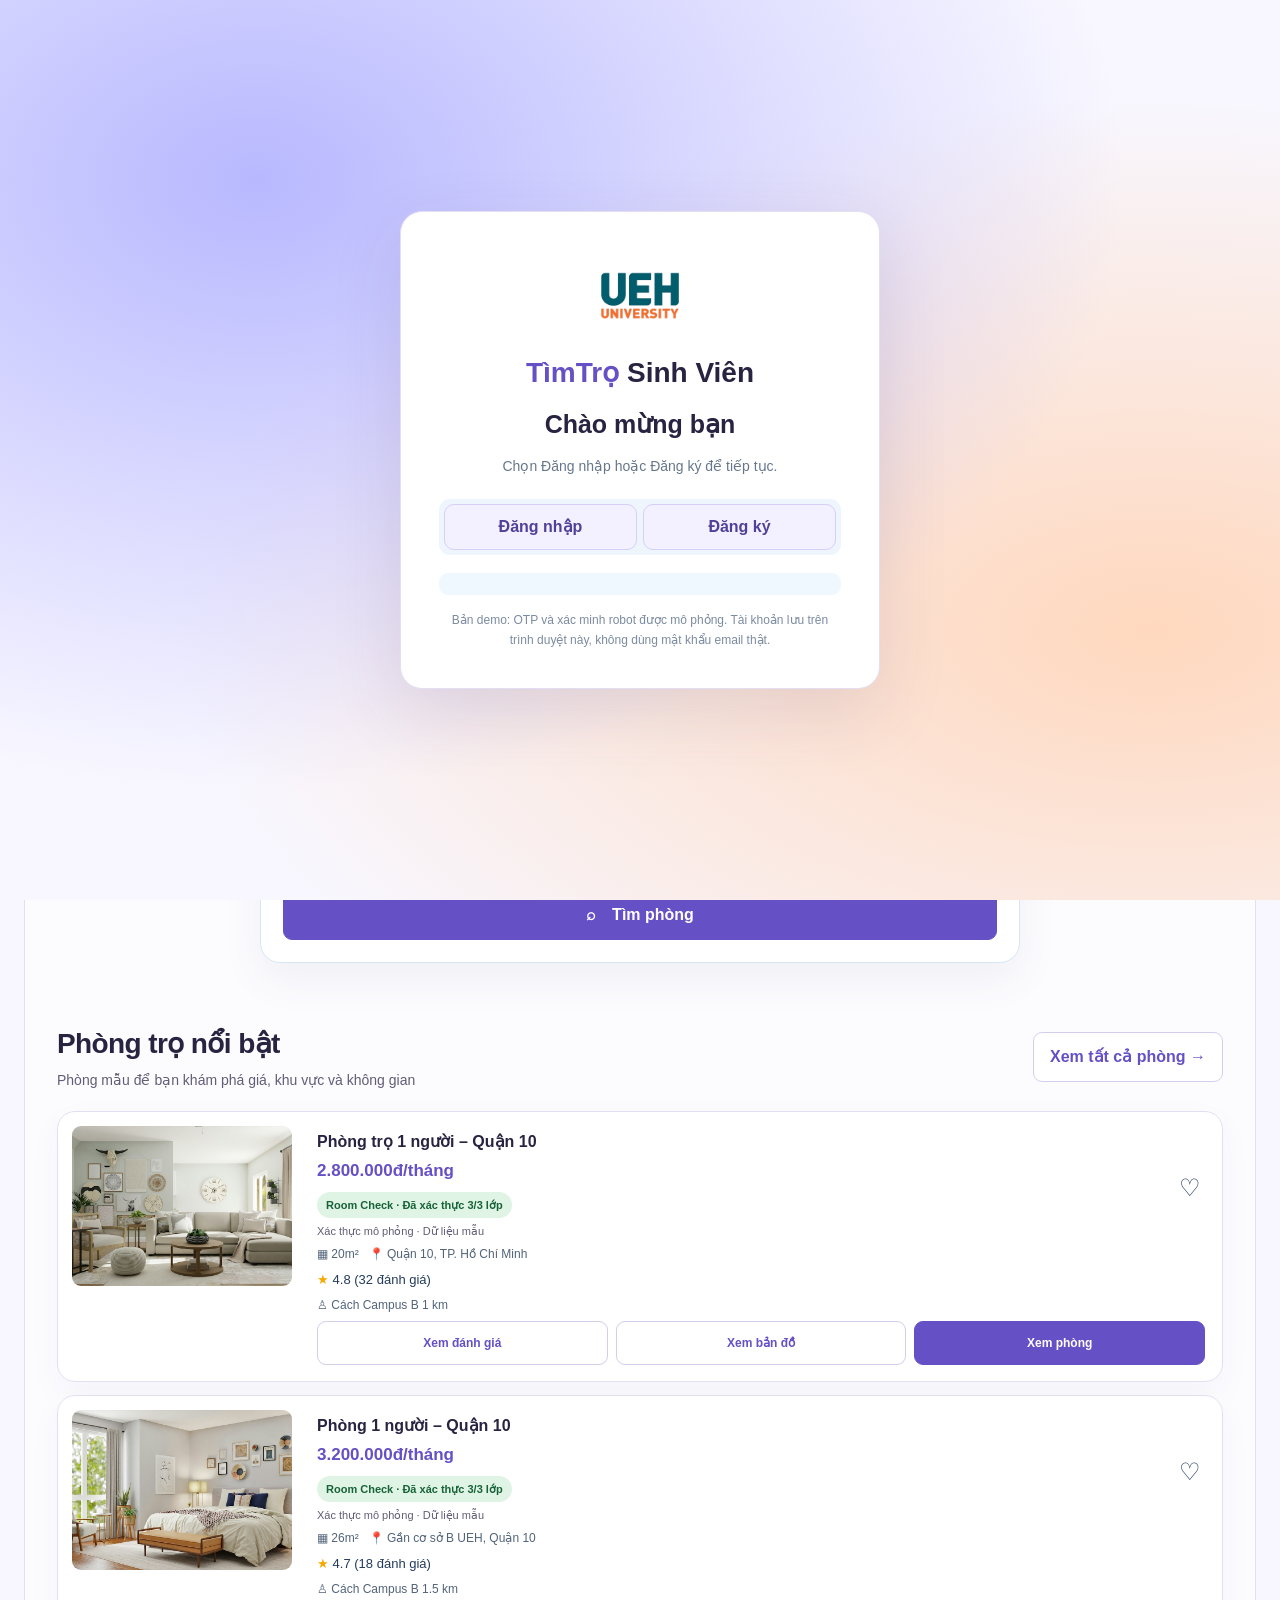
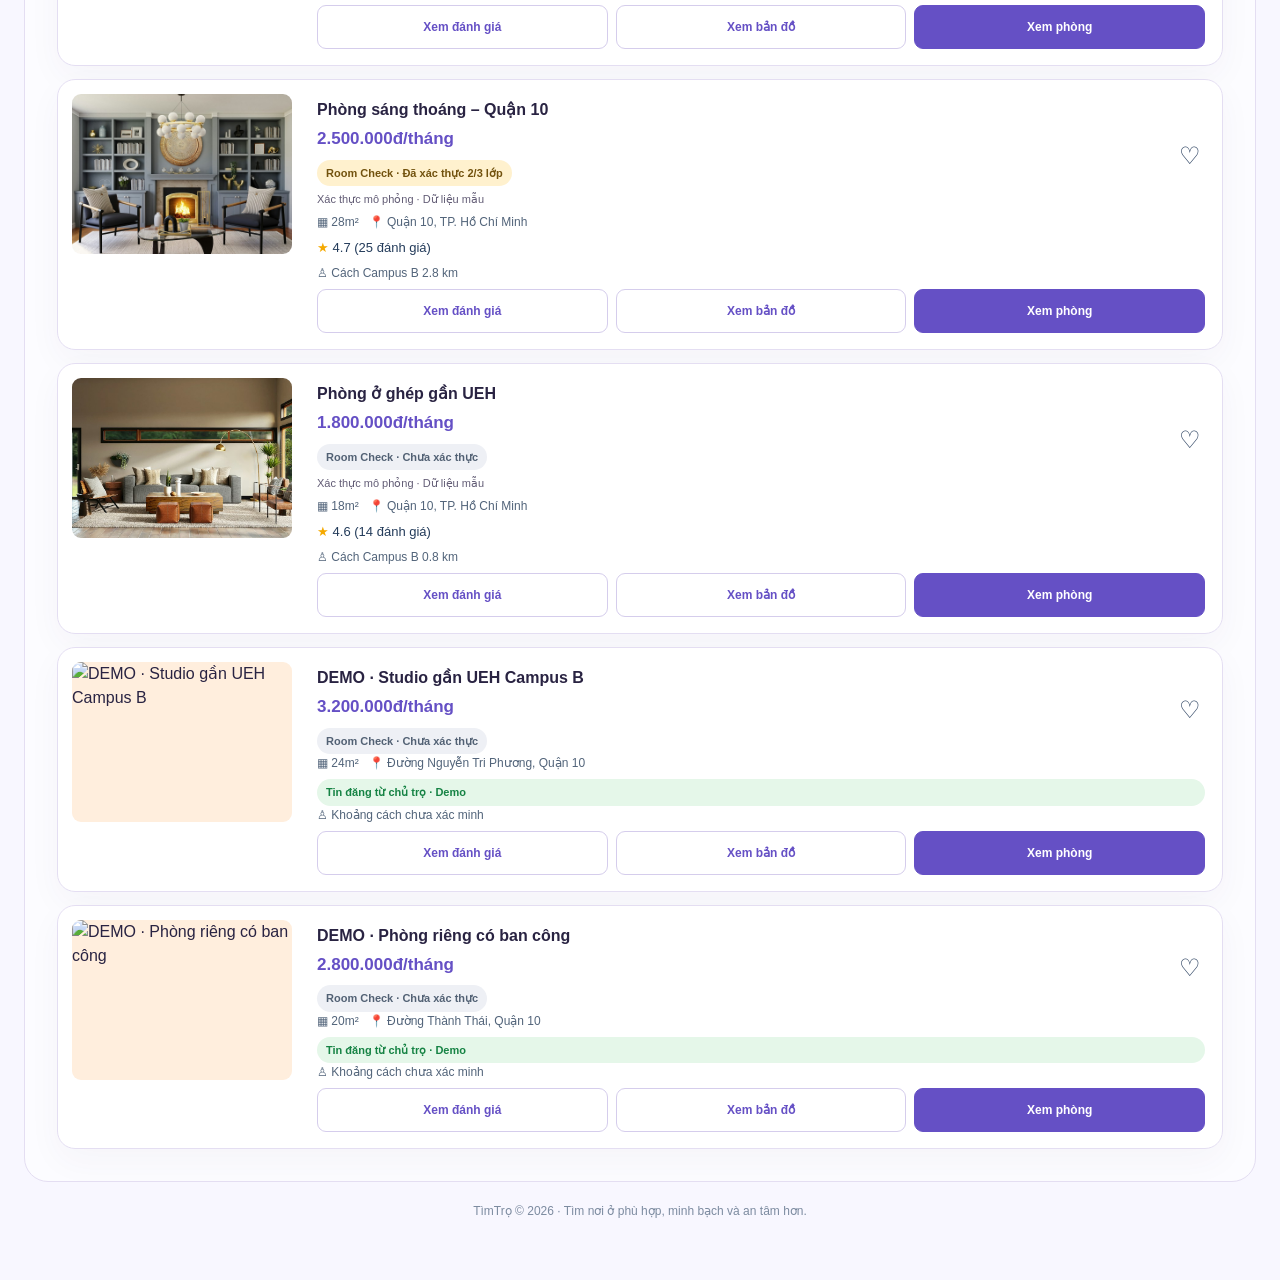
==== commit b8f0f20f: "Add roommate sample posts and layered Room Check profiles" ====
--- a/timtro_website/index.html
+++ b/timtro_website/index.html
@@ -299,7 +299,7 @@
         </select>
       </div>
     </div>
-    <div class="fields three"><div class="field"><label class="field-label" for="minPrice">Giá thuê từ (đ/tháng)</label><input id="minPrice" type="number" min="0" max="20000000" step="50000" value="0"></div><div class="field"><label class="field-label" for="maxPrice">Giá thuê đến (đ/tháng)</label><input id="maxPrice" type="number" min="0" max="20000000" step="50000" value="20000000"></div><div class="field"><label class="field-label" for="distance">Cách campus tối đa (km)</label><input id="distance" type="number" min="0" max="10" step="0.1" value="10"></div></div><label class="check-row"><input id="finderRoomCheck" type="checkbox"> Chỉ xem phòng đã Room Check</label><p id="finderFilterError" class="privacy-note" role="status"></p>
+    <div class="fields three"><div class="field"><label class="field-label" for="minPrice">Giá thuê từ (đ/tháng)</label><input id="minPrice" type="number" min="0" max="20000000" step="50000" value="0"></div><div class="field"><label class="field-label" for="maxPrice">Giá thuê đến (đ/tháng)</label><input id="maxPrice" type="number" min="0" max="20000000" step="50000" value="20000000"></div><div class="field"><label class="field-label" for="distance">Cách campus tối đa (km)</label><input id="distance" type="number" min="0" max="10" step="0.1" value="10"></div></div><label class="field-label" for="finderVerification">Room Check</label><select id="finderVerification"><option value="all">Tất cả</option><option value="3">Đủ 3 lớp xác thực</option><option value="2">Đã xác thực 2 lớp</option><option value="0">Chưa xác thực</option></select><label class="check-row"><input id="finderRoomCheck" type="checkbox"> Chỉ xem phòng đủ 3 lớp</label><p id="finderFilterError" class="privacy-note" role="status"></p>
     <button class="primary full" id="searchBtn">⌕　Tìm phòng</button>
   </div>
   <div class="content"><div class="section-head"><div><h2>Phòng trọ nổi bật</h2><div class="muted">Phòng mẫu để bạn khám phá giá, khu vực và không gian</div></div><button class="secondary" data-page="search">Xem tất cả phòng →</button></div><div id="featuredRooms" class="room-list"></div></div>
@@ -376,7 +376,7 @@
     <div><label for="rfAvailable" class="small-label">Ngày muốn vào (để trống nếu linh hoạt)</label><input id="rfAvailable" type="date"></div>
     <div><label for="rfVacancies" class="small-label">Chỗ trống</label><select id="rfVacancies"><option value="Any">Bất kỳ</option><option value="1">1</option><option value="2">2</option><option value="3">3+</option></select></div>
     <div><label for="rfGender" class="small-label">Ưu tiên giới tính</label><select id="rfGender"><option value="Any">Bất kỳ</option><option value="Female">Nữ</option><option value="Male">Nam</option></select></div>
-    <label class="check-row"><input type="checkbox" id="rfVerified"> Chỉ xem phòng đã Room Check</label>
+    <div><label for="rfVerification" class="small-label">Room Check</label><select id="rfVerification"><option value="all">Tất cả</option><option value="3">Đủ 3 lớp</option><option value="2">Đã xác thực 2 lớp</option><option value="0">Chưa xác thực</option></select></div><label class="check-row"><input type="checkbox" id="rfVerified"> Chỉ xem phòng đủ 3 lớp</label>
     <details class="roommate-advanced-filters"><summary>Bộ lọc nâng cao · sinh hoạt & tiện nghi</summary><div class="roommate-advanced-grid">
     <div><label for="rfCleaning" class="small-label">Dọn dẹp</label><select id="rfCleaning"><option value="Any">Bất kỳ</option><option value="daily">Hằng ngày</option><option value="weekly">Theo tuần</option></select></div>
     <div><label for="rfAmenity" class="small-label">Tiện nghi</label><select id="rfAmenity"><option value="Any">Bất kỳ</option><option value="ac">Máy lạnh</option><option value="washer">Máy giặt</option><option value="kitchen">Bếp</option><option value="parking">Chỗ để xe</option><option value="other">Khác</option></select></div>
@@ -494,6 +494,7 @@
 <div class="dialog-backdrop hidden" id="slotDialog" role="dialog" aria-modal="true" aria-labelledby="slotDialogTitle"><div class="dialog-card"><div class="dialog-heading"><h2 id="slotDialogTitle">Chi tiết phòng</h2><button type="button" class="dialog-close" id="closeSlotDialog" aria-label="Đóng chi tiết phòng">×</button></div><div id="slotDialogBody"></div></div></div>
 <div class="dialog-backdrop hidden" id="roommateChatPanel" role="dialog" aria-modal="true" aria-labelledby="roommateChatTitle"><div class="dialog-card chat-dialog"><div class="dialog-heading chat-header"><div><h3 id="roommateChatTitle">Trò chuyện</h3><p id="roommateChatContext"></p></div><button class="secondary" id="refreshRoommateChat" type="button">Làm mới</button><button class="dialog-close" id="closeRoommateChat" type="button" aria-label="Đóng cuộc trò chuyện">×</button></div><div id="roommateChatMessages" role="log" aria-live="polite" aria-relevant="additions"></div><form id="roommateChatForm"><label class="small-label" for="roommateChatInput">Tin nhắn</label><textarea id="roommateChatInput" required maxlength="1000" placeholder="Chào bạn, phòng còn chỗ không?"></textarea><button type="submit" class="primary">Gửi tin nhắn</button><p class="privacy-note">Chỉ hai người trong cuộc trò chuyện có thể xem tin nhắn.</p></form></div></div>
 <div class="toast" id="toast" role="status"></div>
+<script src="assets/sample-content.js"></script>
 <script src="https://cdn.jsdelivr.net/npm/@supabase/supabase-js@2"></script>
 <script>
 const localAssets=new URL('.',document.querySelector('link[href$="aurora.css"]').href);
@@ -504,6 +505,7 @@
 {id:3,title:'Phòng sáng thoáng – Quận 10',rent:2500000,area:28,distance:2.8,rating:4.7,reviews:25,address:'Quận 10, TP. Hồ Chí Minh',photo:photos[2],type:'single',floor:'Tầng 3 · Thang bộ'},
 {id:4,title:'Phòng ở ghép gần UEH',rent:1800000,area:18,distance:.8,rating:4.6,reviews:14,address:'Quận 10, TP. Hồ Chí Minh',photo:photos[3],type:'shared',floor:'Tầng 2 · Thang bộ'}
 ];
+decorateSampleRooms(rooms);
 let currentRoom=rooms[0],typeSelected='single',saved=new Set(),reviewFilter='all',extraReviews=false;
 const $=s=>document.querySelector(s), $$=s=>[...document.querySelectorAll(s)];
 function toast(msg){const t=$('#toast');t.textContent=msg;t.style.display='block';clearTimeout(window.toastTimer);window.toastTimer=setTimeout(()=>t.style.display='none',3000)}
@@ -524,7 +526,7 @@
   } catch(e){ return []; }
 }
 function allFinderRooms(){return [...rooms,...getPublishedHostRooms()]}
-function roomCard(r){r={...r,...Object.fromEntries(['id','title','address','photo'].map(k=>[k,hostEscape(r[k])]))};return `<article class="room-card" data-room="${r.id}"><img class="room-image" src="${r.photo}" alt="${r.title}"><div class="room-info"><div class="room-title-row"><div><h3 class="room-title">${r.title}</h3><div class="price">${money(r.rent)}/tháng</div><span class="verified-pill">${r.room_check_verified===true?'Room Check · Đã xác minh':'Room Check · Chưa xác minh'}</span></div><button class="heart ${saved.has(String(r.id))?'saved':''}" data-save="${r.id}" aria-label="Lưu yêu thích">${saved.has(String(r.id))?'♥':'♡'}</button></div><div class="meta"><span>▦ ${r.area}m²</span><span>📍 ${r.address||'Địa chỉ chưa có'}</span></div>${r.isHostListing?'<div class="verified-pill">Tin đăng từ chủ trọ · Demo</div>':`<div class="rating"><span class="star">★</span> ${r.rating} (${r.reviews} đánh giá)</div>`}<div class="meta">♙ ${r.isHostListing?'Khoảng cách chưa xác minh':`Cách Campus B ${r.distance} km`} </div><div class="room-actions"><button class="secondary" data-go="reviews" data-id="${r.id}">Xem đánh giá</button><button class="secondary" data-map="${r.id}">Xem bản đồ</button><button class="primary" data-detail="${r.id}">Xem phòng</button></div></div></article>`}
+function roomCard(r){r={...r,...Object.fromEntries(['id','title','address','photo'].map(k=>[k,hostEscape(r[k])]))};return `<article class="room-card" data-room="${r.id}"><img class="room-image" src="${r.photo}" alt="${r.title}"><div class="room-info"><div class="room-title-row"><div><h3 class="room-title">${r.title}</h3><div class="price">${money(r.rent)}/tháng</div>${checkBadge(r)}</div><button class="heart ${saved.has(String(r.id))?'saved':''}" data-save="${r.id}" aria-label="Lưu yêu thích">${saved.has(String(r.id))?'♥':'♡'}</button></div><div class="meta"><span>▦ ${r.area}m²</span><span>📍 ${r.address||'Địa chỉ chưa có'}</span></div>${r.isHostListing?'<div class="verified-pill">Tin đăng từ chủ trọ · Demo</div>':`<div class="rating"><span class="star">★</span> ${r.rating} (${r.reviews} đánh giá)</div>`}<div class="meta">♙ ${r.isHostListing?'Khoảng cách chưa xác minh':`Cách Campus B ${r.distance} km`} </div><div class="room-actions"><button class="secondary" data-go="reviews" data-id="${r.id}">Xem đánh giá</button><button class="secondary" data-map="${r.id}">Xem bản đồ</button><button class="primary" data-detail="${r.id}">Xem phòng</button></div></div></article>`}
 function renderCards(target,list){$(target).innerHTML=list.length?list.map(roomCard).join(''):'<div class="empty">Chưa có phòng phù hợp. Hãy điều chỉnh bộ lọc hoặc lưu phòng từ danh sách.</div>'}
 function showPage(page){if(!currentUser||!validUehEmail(currentUser.email)||!currentUser.email_confirmed_at){showAuth();return;}if(page==='account'||page==='settings')loadAccountProfile();$$('main > section').forEach(s=>s.classList.add('hidden'));const el=$('#'+page+'Page');if(el)el.classList.remove('hidden');$$('.nav button').forEach(b=>b.classList.toggle('active',b.dataset.page===page));if(page==='favorites')renderCards('#favoriteRooms',allFinderRooms().filter(r=>saved.has(String(r.id))));if(page==='search')renderSearch();if(page==='roommates')loadRoommateData();window.scrollTo({top:0,behavior:'smooth'})}
 function openRoom(id){currentRoom=allFinderRooms().find(r=>String(r.id)===String(id))||rooms[0];$('#detailTitle').textContent=currentRoom.title;$('#detailPrice').textContent=money(currentRoom.rent)+'/tháng';$('#detailAddress').textContent=currentRoom.address;$('#verifyAddress').textContent=currentRoom.address;$('#rentCost').textContent=money(currentRoom.rent);const total=currentRoom.rent+(Number(currentRoom.utilities)||400000);$('#totalCost').textContent=money(total);if(currentRoom.isHostListing){const d=$('.amenities');if(d){const p=document.getElementById('hostRoomDescription');if(p)p.remove();const desc=document.createElement('p');desc.id='hostRoomDescription';desc.textContent=currentRoom.description||'Chủ trọ chưa thêm mô tả.';desc.style.cssText='line-height:1.6;margin-top:12px';d.appendChild(desc)}}$('#mainGallery').src=currentRoom.photo;$('#thumbs').innerHTML=[currentRoom.photo,...(currentRoom.isHostListing?[]:photos.filter(p=>p!==currentRoom.photo))].map(p=>`<img src="${hostEscape(p)}" alt="Ảnh phòng" data-photo="${hostEscape(p)}">`).join('');showPage('detail')}
@@ -555,7 +557,7 @@
       else if(areaSel==='q7_binhchanh') matchArea=/Quận 7|Bình Chánh|Q\.?7/i.test(r.address||'');
       else if(areaSel==='phunhuan_binhthanh') matchArea=/Phú Nhuận|Bình Thạnh/i.test(r.address||'');
     }
-    return (!$('#finderRoomCheck').checked||r.room_check_verified===true)&&matchType&&matchPrice&&matchDist&&(campusSel==='all'||matchCampus)&&(areaSel==='all'||matchArea);
+    return checkMatches(r,$('#finderVerification').value)&&(!$('#finderRoomCheck').checked||checkCount(r)===3)&&matchType&&matchPrice&&matchDist&&(campusSel==='all'||matchCampus)&&(areaSel==='all'||matchArea);
   });
   const sort=$('#sort').value;
   if(sort==='asc')list.sort((a,b)=>a.rent-b.rent);
@@ -573,7 +575,7 @@
 document.querySelectorAll('[data-open-messages]').forEach(btn=>btn.addEventListener('click',e=>{e.preventDefault();e.stopPropagation();if(!authenticated()){showAuth();return;}showPage('roommates');$('#myConnectionsPanel').classList.remove('hidden');renderConnections();}));
 document.addEventListener('click',e=>{const page=e.target.closest('[data-page]');if(page){showPage(page.dataset.page);return}const type=e.target.closest('[data-type]');if(type){if(type.dataset.type==='shared'){showPage('roommates');return;}typeSelected='single';$$('[data-type]').forEach(b=>b.classList.toggle('selected',b===type));return}const save=e.target.closest('[data-save]');if(save){e.stopPropagation();const id=String(save.dataset.save);saved.has(id)?saved.delete(id):saved.add(id);save.classList.toggle('saved',saved.has(id));save.textContent=saved.has(id)?'♥':'♡';toast(saved.has(id)?'Đã thêm vào yêu thích':'Đã xóa khỏi yêu thích');return}const det=e.target.closest('[data-detail]');if(det){openRoom(det.dataset.detail);return}const card=e.target.closest('.room-card');if(card&&!e.target.closest('button')){openRoom(card.dataset.room);return}const rev=e.target.closest('[data-go="reviews"]');if(rev){openRoom(rev.dataset.id);showPage('reviews');return}const map=e.target.closest('[data-map]');if(map){openRoomMap(map.dataset.map);return}const photo=e.target.closest('[data-photo]');if(photo){$('#mainGallery').src=photo.dataset.photo;return}const rf=e.target.closest('[data-review-filter]');if(rf){reviewFilter=rf.dataset.reviewFilter;$$('[data-review-filter]').forEach(b=>b.classList.toggle('active',b===rf));renderReviews();return}});
 $('#searchBtn').addEventListener('click',()=>{showPage('search');renderSearch()});$('#sort').addEventListener('change',renderSearch);
-['campus','livingArea','minPrice','maxPrice','distance','finderRoomCheck'].forEach(id=>$('#'+id)?.addEventListener('change',renderSearch));$('#costDetails').addEventListener('click',()=>$('#costExtra').classList.toggle('hidden'));$('#mapBtn').addEventListener('click',()=>openRoomMap());$('#moreReviews').addEventListener('click',()=>{extraReviews=!extraReviews;$('#moreReviews').textContent=extraReviews?'Thu gọn đánh giá':'Xem thêm đánh giá';renderReviews()});$('#checklistBtn').addEventListener('click',()=>$('#checklistExtra').classList.toggle('hidden'));$('#callBtn')?.addEventListener('click',()=>toast('Số điện thoại minh họa: 090 123 4567'));$('#zaloBtn')?.addEventListener('click',()=>toast('Liên kết Zalo sẽ được thêm khi có tài khoản chủ trọ thật.'));$('#message')?.addEventListener('input',()=>$('#charCount').textContent=$('#message').value.length+'/500');$('#sendMessage')?.addEventListener('click',()=>{if(!$('#message').value.trim()){toast('Vui lòng nhập lời nhắn trước.');return}toast('Tin nhắn đã được ghi nhận trong bản demo. Chưa gửi đến chủ trọ thật.')});
+['campus','livingArea','minPrice','maxPrice','distance','finderRoomCheck','finderVerification'].forEach(id=>$('#'+id)?.addEventListener('change',renderSearch));$('#costDetails').addEventListener('click',()=>$('#costExtra').classList.toggle('hidden'));$('#mapBtn').addEventListener('click',()=>openRoomMap());$('#moreReviews').addEventListener('click',()=>{extraReviews=!extraReviews;$('#moreReviews').textContent=extraReviews?'Thu gọn đánh giá':'Xem thêm đánh giá';renderReviews()});$('#checklistBtn').addEventListener('click',()=>$('#checklistExtra').classList.toggle('hidden'));$('#callBtn')?.addEventListener('click',()=>toast('Số điện thoại minh họa: 090 123 4567'));$('#zaloBtn')?.addEventListener('click',()=>toast('Liên kết Zalo sẽ được thêm khi có tài khoản chủ trọ thật.'));$('#message')?.addEventListener('input',()=>$('#charCount').textContent=$('#message').value.length+'/500');$('#sendMessage')?.addEventListener('click',()=>{if(!$('#message').value.trim()){toast('Vui lòng nhập lời nhắn trước.');return}toast('Tin nhắn đã được ghi nhận trong bản demo. Chưa gửi đến chủ trọ thật.')});
 const logoutBtn=$('#logoutBtn');
 if(logoutBtn)logoutBtn.addEventListener('click',async()=>{if(currentUser?.is_demo){window.demoLogout();return;}if(!supabaseClient)return;const {error}=await supabaseClient.auth.signOut();if(error){toast(error.message);return;}currentUser=null;showAuth();toast('Đã đăng xuất.');});
 
--- a/timtro_website/assets/navigation-settings.css
+++ b/timtro_website/assets/navigation-settings.css
@@ -6,6 +6,19 @@
 #accountRoommateDetails summary,#privacySettingsForm summary{font-size:18px;font-weight:700;cursor:pointer;margin-bottom:14px}
 .roommate-layout{grid-template-columns:300px minmax(0,1fr)}
 .owner-summary{display:grid;grid-template-columns:1fr 1fr;gap:24px}
+.landlord-photo{width:112px;height:112px;object-fit:cover;border-radius:50%;flex-shrink:0}
+.sample-label{display:block;font-size:11px;color:var(--muted);margin:5px 0}
+.check-level-3{background:#dff4e4;color:#176238}
+.check-level-2{background:#fff1ce;color:#72520e}
+.check-level-0,.check-level-1{background:#eef0f5;color:#526174}
+.layer-status{font-weight:700;color:#176238}
+.verify-banner.check-complete{background:linear-gradient(110deg,#e0f4e7,#f5fbf6);color:#176238}
+#finderVerification{width:100%;padding:12px;border:1px solid var(--line);border-radius:9px;margin-bottom:12px;background:#fff}
+.owner-summary h2{margin:0;overflow-wrap:anywhere}
+.owner-summary>div,.landlord-person>div{min-width:0}
+.owner-summary p{overflow-wrap:anywhere}
+.owner-summary .verified-pill{white-space:normal;max-width:100%;line-height:1.6}
+@media(max-width:600px){.owner-summary{grid-template-columns:minmax(0,1fr)}.landlord-person{align-items:flex-start;flex-wrap:wrap}.landlord-photo{width:88px;height:88px}.landlord-person>div{flex:1;min-width:130px}.owner-summary h2{font-size:20px}.owner-contact-actions{grid-template-columns:minmax(0,1fr)}}
 .owner-verification{background:#f4f5ff;padding:20px;border-radius:14px}
 .owner-contact-actions{display:grid;grid-template-columns:1fr 1fr;gap:16px;margin:20px 0}
 .owner-contact-actions a{display:flex;align-items:center;justify-content:center;text-decoration:none}
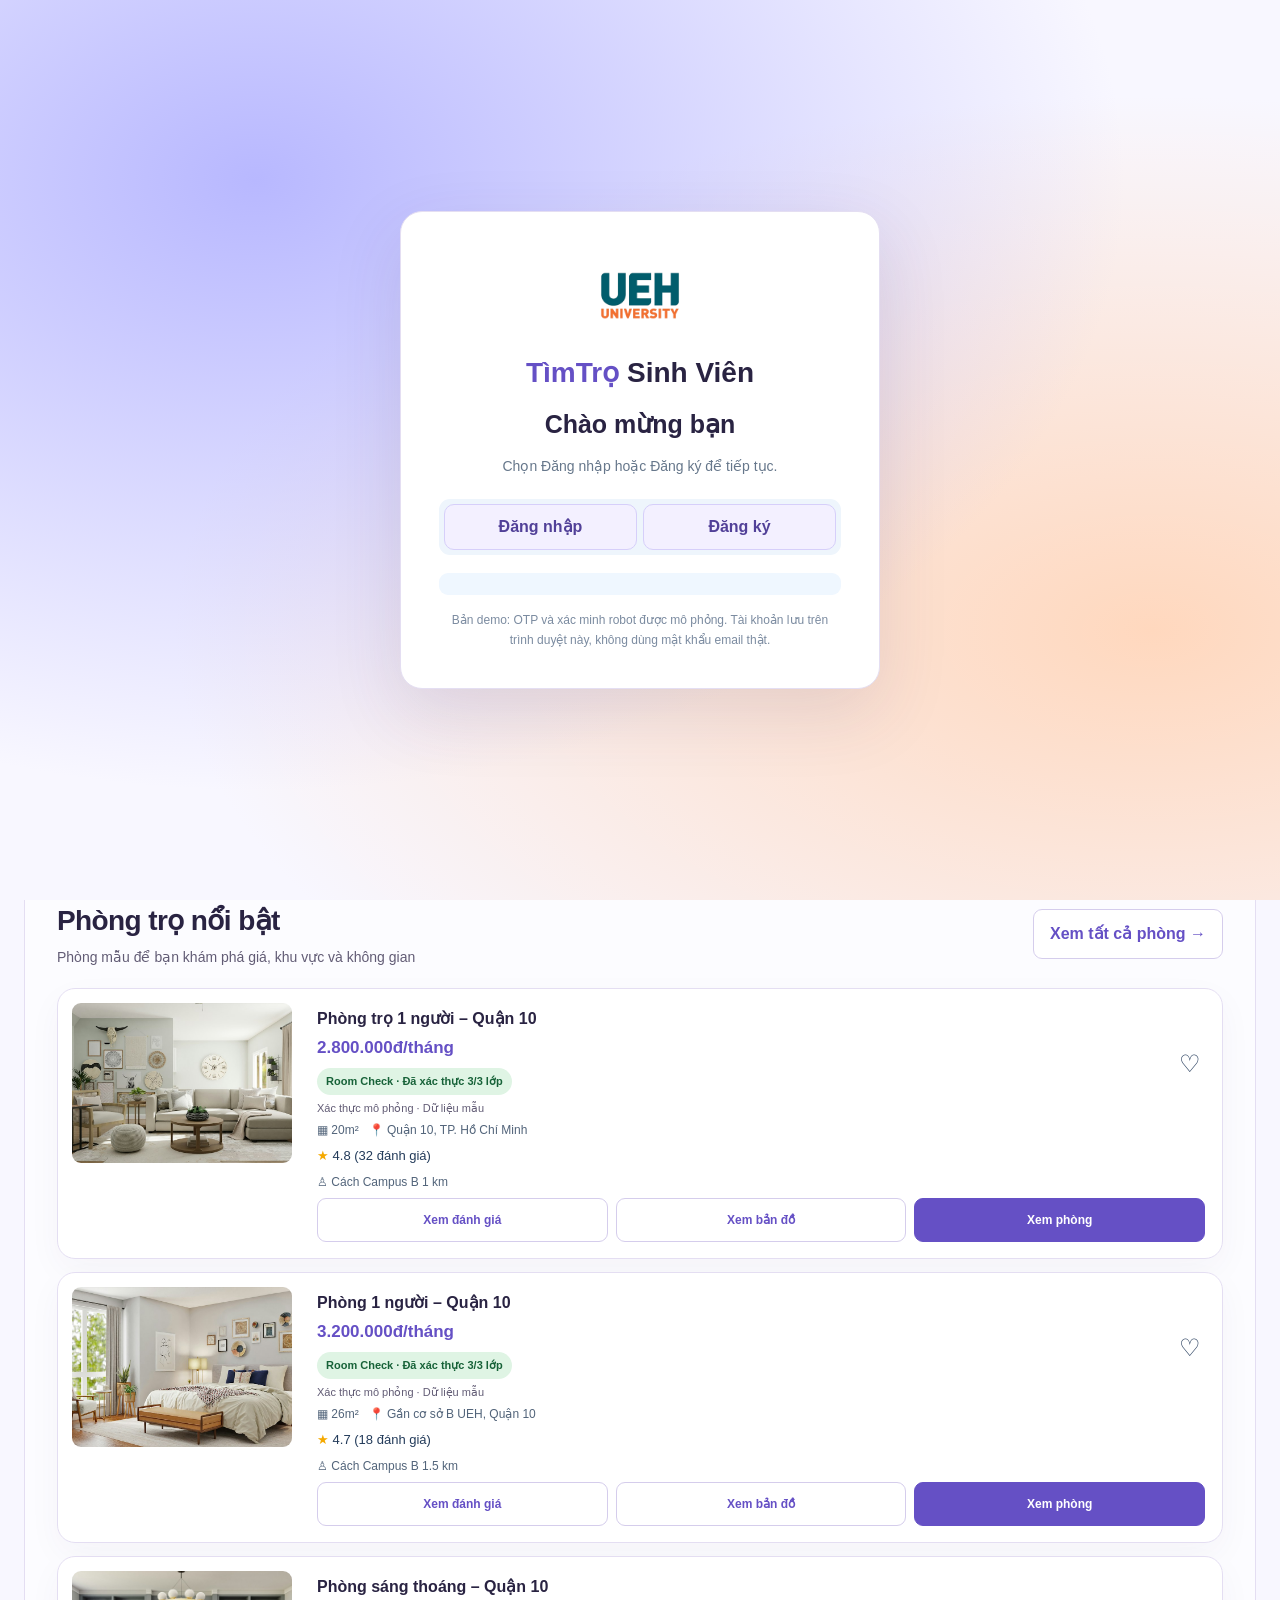
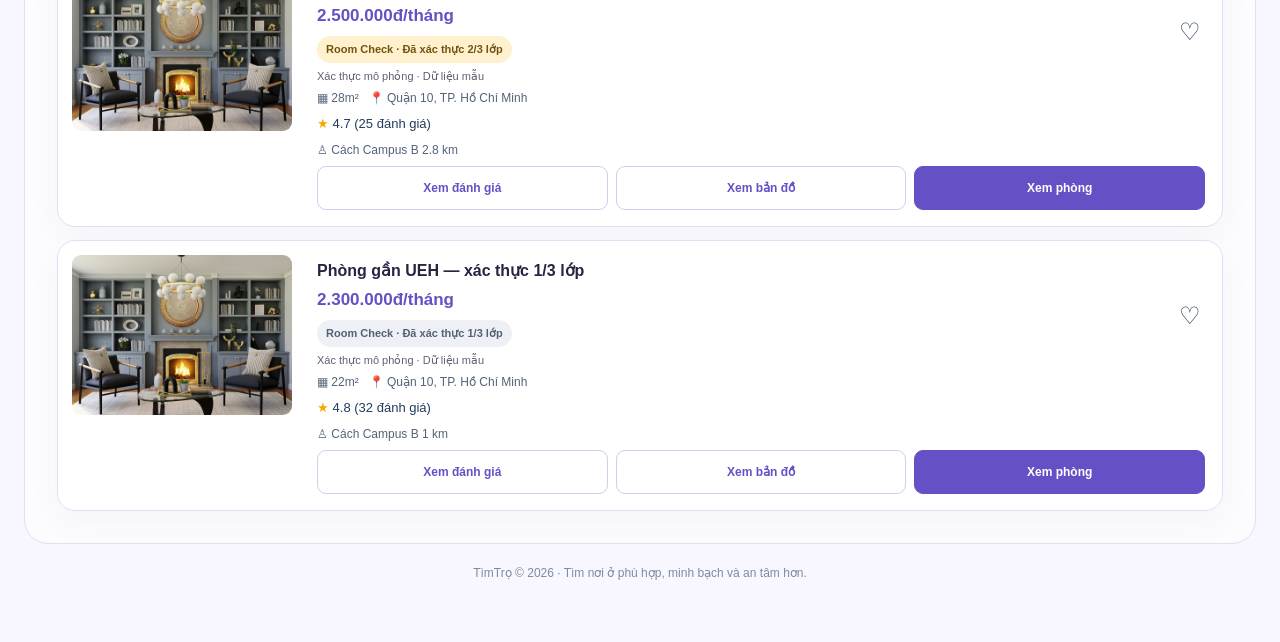
==== commit 40b0f4a2: "Show rooms verified at least one layer and simplify filters" ====
--- a/timtro_website/index.html
+++ b/timtro_website/index.html
@@ -299,7 +299,7 @@
         </select>
       </div>
     </div>
-    <div class="fields three"><div class="field"><label class="field-label" for="minPrice">Giá thuê từ (đ/tháng)</label><input id="minPrice" type="number" min="0" max="20000000" step="50000" value="0"></div><div class="field"><label class="field-label" for="maxPrice">Giá thuê đến (đ/tháng)</label><input id="maxPrice" type="number" min="0" max="20000000" step="50000" value="20000000"></div><div class="field"><label class="field-label" for="distance">Cách campus tối đa (km)</label><input id="distance" type="number" min="0" max="10" step="0.1" value="10"></div></div><label class="field-label" for="finderVerification">Room Check</label><select id="finderVerification"><option value="all">Tất cả</option><option value="3">Đủ 3 lớp xác thực</option><option value="2">Đã xác thực 2 lớp</option><option value="0">Chưa xác thực</option></select><label class="check-row"><input id="finderRoomCheck" type="checkbox"> Chỉ xem phòng đủ 3 lớp</label><p id="finderFilterError" class="privacy-note" role="status"></p>
+    <div class="fields three"><div class="field"><label class="field-label" for="minPrice">Giá thuê từ (đ/tháng)</label><input id="minPrice" type="number" min="0" max="20000000" step="50000" value="0"></div><div class="field"><label class="field-label" for="maxPrice">Giá thuê đến (đ/tháng)</label><input id="maxPrice" type="number" min="0" max="20000000" step="50000" value="20000000"></div><div class="field"><label class="field-label" for="distance">Cách campus tối đa (km)</label><input id="distance" type="number" min="0" max="10" step="0.1" value="10"></div></div><p id="finderFilterError" class="privacy-note" role="status"></p>
     <button class="primary full" id="searchBtn">⌕　Tìm phòng</button>
   </div>
   <div class="content"><div class="section-head"><div><h2>Phòng trọ nổi bật</h2><div class="muted">Phòng mẫu để bạn khám phá giá, khu vực và không gian</div></div><button class="secondary" data-page="search">Xem tất cả phòng →</button></div><div id="featuredRooms" class="room-list"></div></div>
@@ -376,7 +376,6 @@
     <div><label for="rfAvailable" class="small-label">Ngày muốn vào (để trống nếu linh hoạt)</label><input id="rfAvailable" type="date"></div>
     <div><label for="rfVacancies" class="small-label">Chỗ trống</label><select id="rfVacancies"><option value="Any">Bất kỳ</option><option value="1">1</option><option value="2">2</option><option value="3">3+</option></select></div>
     <div><label for="rfGender" class="small-label">Ưu tiên giới tính</label><select id="rfGender"><option value="Any">Bất kỳ</option><option value="Female">Nữ</option><option value="Male">Nam</option></select></div>
-    <div><label for="rfVerification" class="small-label">Room Check</label><select id="rfVerification"><option value="all">Tất cả</option><option value="3">Đủ 3 lớp</option><option value="2">Đã xác thực 2 lớp</option><option value="0">Chưa xác thực</option></select></div><label class="check-row"><input type="checkbox" id="rfVerified"> Chỉ xem phòng đủ 3 lớp</label>
     <details class="roommate-advanced-filters"><summary>Bộ lọc nâng cao · sinh hoạt & tiện nghi</summary><div class="roommate-advanced-grid">
     <div><label for="rfCleaning" class="small-label">Dọn dẹp</label><select id="rfCleaning"><option value="Any">Bất kỳ</option><option value="daily">Hằng ngày</option><option value="weekly">Theo tuần</option></select></div>
     <div><label for="rfAmenity" class="small-label">Tiện nghi</label><select id="rfAmenity"><option value="Any">Bất kỳ</option><option value="ac">Máy lạnh</option><option value="washer">Máy giặt</option><option value="kitchen">Bếp</option><option value="parking">Chỗ để xe</option><option value="other">Khác</option></select></div>
@@ -527,7 +526,7 @@
 }
 function allFinderRooms(){return [...rooms,...getPublishedHostRooms()]}
 function roomCard(r){r={...r,...Object.fromEntries(['id','title','address','photo'].map(k=>[k,hostEscape(r[k])]))};return `<article class="room-card" data-room="${r.id}"><img class="room-image" src="${r.photo}" alt="${r.title}"><div class="room-info"><div class="room-title-row"><div><h3 class="room-title">${r.title}</h3><div class="price">${money(r.rent)}/tháng</div>${checkBadge(r)}</div><button class="heart ${saved.has(String(r.id))?'saved':''}" data-save="${r.id}" aria-label="Lưu yêu thích">${saved.has(String(r.id))?'♥':'♡'}</button></div><div class="meta"><span>▦ ${r.area}m²</span><span>📍 ${r.address||'Địa chỉ chưa có'}</span></div>${r.isHostListing?'<div class="verified-pill">Tin đăng từ chủ trọ · Demo</div>':`<div class="rating"><span class="star">★</span> ${r.rating} (${r.reviews} đánh giá)</div>`}<div class="meta">♙ ${r.isHostListing?'Khoảng cách chưa xác minh':`Cách Campus B ${r.distance} km`} </div><div class="room-actions"><button class="secondary" data-go="reviews" data-id="${r.id}">Xem đánh giá</button><button class="secondary" data-map="${r.id}">Xem bản đồ</button><button class="primary" data-detail="${r.id}">Xem phòng</button></div></div></article>`}
-function renderCards(target,list){$(target).innerHTML=list.length?list.map(roomCard).join(''):'<div class="empty">Chưa có phòng phù hợp. Hãy điều chỉnh bộ lọc hoặc lưu phòng từ danh sách.</div>'}
+function renderCards(target,list){list=list.filter(r=>checkCount(r)>=1);$(target).innerHTML=list.length?list.map(roomCard).join(''):'<div class="empty">Chưa có phòng phù hợp đã xác thực. Hãy điều chỉnh bộ lọc hoặc lưu phòng từ danh sách.</div>'}
 function showPage(page){if(!currentUser||!validUehEmail(currentUser.email)||!currentUser.email_confirmed_at){showAuth();return;}if(page==='account'||page==='settings')loadAccountProfile();$$('main > section').forEach(s=>s.classList.add('hidden'));const el=$('#'+page+'Page');if(el)el.classList.remove('hidden');$$('.nav button').forEach(b=>b.classList.toggle('active',b.dataset.page===page));if(page==='favorites')renderCards('#favoriteRooms',allFinderRooms().filter(r=>saved.has(String(r.id))));if(page==='search')renderSearch();if(page==='roommates')loadRoommateData();window.scrollTo({top:0,behavior:'smooth'})}
 function openRoom(id){currentRoom=allFinderRooms().find(r=>String(r.id)===String(id))||rooms[0];$('#detailTitle').textContent=currentRoom.title;$('#detailPrice').textContent=money(currentRoom.rent)+'/tháng';$('#detailAddress').textContent=currentRoom.address;$('#verifyAddress').textContent=currentRoom.address;$('#rentCost').textContent=money(currentRoom.rent);const total=currentRoom.rent+(Number(currentRoom.utilities)||400000);$('#totalCost').textContent=money(total);if(currentRoom.isHostListing){const d=$('.amenities');if(d){const p=document.getElementById('hostRoomDescription');if(p)p.remove();const desc=document.createElement('p');desc.id='hostRoomDescription';desc.textContent=currentRoom.description||'Chủ trọ chưa thêm mô tả.';desc.style.cssText='line-height:1.6;margin-top:12px';d.appendChild(desc)}}$('#mainGallery').src=currentRoom.photo;$('#thumbs').innerHTML=[currentRoom.photo,...(currentRoom.isHostListing?[]:photos.filter(p=>p!==currentRoom.photo))].map(p=>`<img src="${hostEscape(p)}" alt="Ảnh phòng" data-photo="${hostEscape(p)}">`).join('');showPage('detail')}
 function renderSearch(){
@@ -557,7 +556,7 @@
       else if(areaSel==='q7_binhchanh') matchArea=/Quận 7|Bình Chánh|Q\.?7/i.test(r.address||'');
       else if(areaSel==='phunhuan_binhthanh') matchArea=/Phú Nhuận|Bình Thạnh/i.test(r.address||'');
     }
-    return checkMatches(r,$('#finderVerification').value)&&(!$('#finderRoomCheck').checked||checkCount(r)===3)&&matchType&&matchPrice&&matchDist&&(campusSel==='all'||matchCampus)&&(areaSel==='all'||matchArea);
+    return checkCount(r)>=1&&matchType&&matchPrice&&matchDist&&(campusSel==='all'||matchCampus)&&(areaSel==='all'||matchArea);
   });
   const sort=$('#sort').value;
   if(sort==='asc')list.sort((a,b)=>a.rent-b.rent);
@@ -575,7 +574,7 @@
 document.querySelectorAll('[data-open-messages]').forEach(btn=>btn.addEventListener('click',e=>{e.preventDefault();e.stopPropagation();if(!authenticated()){showAuth();return;}showPage('roommates');$('#myConnectionsPanel').classList.remove('hidden');renderConnections();}));
 document.addEventListener('click',e=>{const page=e.target.closest('[data-page]');if(page){showPage(page.dataset.page);return}const type=e.target.closest('[data-type]');if(type){if(type.dataset.type==='shared'){showPage('roommates');return;}typeSelected='single';$$('[data-type]').forEach(b=>b.classList.toggle('selected',b===type));return}const save=e.target.closest('[data-save]');if(save){e.stopPropagation();const id=String(save.dataset.save);saved.has(id)?saved.delete(id):saved.add(id);save.classList.toggle('saved',saved.has(id));save.textContent=saved.has(id)?'♥':'♡';toast(saved.has(id)?'Đã thêm vào yêu thích':'Đã xóa khỏi yêu thích');return}const det=e.target.closest('[data-detail]');if(det){openRoom(det.dataset.detail);return}const card=e.target.closest('.room-card');if(card&&!e.target.closest('button')){openRoom(card.dataset.room);return}const rev=e.target.closest('[data-go="reviews"]');if(rev){openRoom(rev.dataset.id);showPage('reviews');return}const map=e.target.closest('[data-map]');if(map){openRoomMap(map.dataset.map);return}const photo=e.target.closest('[data-photo]');if(photo){$('#mainGallery').src=photo.dataset.photo;return}const rf=e.target.closest('[data-review-filter]');if(rf){reviewFilter=rf.dataset.reviewFilter;$$('[data-review-filter]').forEach(b=>b.classList.toggle('active',b===rf));renderReviews();return}});
 $('#searchBtn').addEventListener('click',()=>{showPage('search');renderSearch()});$('#sort').addEventListener('change',renderSearch);
-['campus','livingArea','minPrice','maxPrice','distance','finderRoomCheck','finderVerification'].forEach(id=>$('#'+id)?.addEventListener('change',renderSearch));$('#costDetails').addEventListener('click',()=>$('#costExtra').classList.toggle('hidden'));$('#mapBtn').addEventListener('click',()=>openRoomMap());$('#moreReviews').addEventListener('click',()=>{extraReviews=!extraReviews;$('#moreReviews').textContent=extraReviews?'Thu gọn đánh giá':'Xem thêm đánh giá';renderReviews()});$('#checklistBtn').addEventListener('click',()=>$('#checklistExtra').classList.toggle('hidden'));$('#callBtn')?.addEventListener('click',()=>toast('Số điện thoại minh họa: 090 123 4567'));$('#zaloBtn')?.addEventListener('click',()=>toast('Liên kết Zalo sẽ được thêm khi có tài khoản chủ trọ thật.'));$('#message')?.addEventListener('input',()=>$('#charCount').textContent=$('#message').value.length+'/500');$('#sendMessage')?.addEventListener('click',()=>{if(!$('#message').value.trim()){toast('Vui lòng nhập lời nhắn trước.');return}toast('Tin nhắn đã được ghi nhận trong bản demo. Chưa gửi đến chủ trọ thật.')});
+['campus','livingArea','minPrice','maxPrice','distance'].forEach(id=>$('#'+id)?.addEventListener('change',renderSearch));$('#costDetails').addEventListener('click',()=>$('#costExtra').classList.toggle('hidden'));$('#mapBtn').addEventListener('click',()=>openRoomMap());$('#moreReviews').addEventListener('click',()=>{extraReviews=!extraReviews;$('#moreReviews').textContent=extraReviews?'Thu gọn đánh giá':'Xem thêm đánh giá';renderReviews()});$('#checklistBtn').addEventListener('click',()=>$('#checklistExtra').classList.toggle('hidden'));$('#callBtn')?.addEventListener('click',()=>toast('Số điện thoại minh họa: 090 123 4567'));$('#zaloBtn')?.addEventListener('click',()=>toast('Liên kết Zalo sẽ được thêm khi có tài khoản chủ trọ thật.'));$('#message')?.addEventListener('input',()=>$('#charCount').textContent=$('#message').value.length+'/500');$('#sendMessage')?.addEventListener('click',()=>{if(!$('#message').value.trim()){toast('Vui lòng nhập lời nhắn trước.');return}toast('Tin nhắn đã được ghi nhận trong bản demo. Chưa gửi đến chủ trọ thật.')});
 const logoutBtn=$('#logoutBtn');
 if(logoutBtn)logoutBtn.addEventListener('click',async()=>{if(currentUser?.is_demo){window.demoLogout();return;}if(!supabaseClient)return;const {error}=await supabaseClient.auth.signOut();if(error){toast(error.message);return;}currentUser=null;showAuth();toast('Đã đăng xuất.');});
 
@@ -674,7 +673,7 @@
 $('#hostListings').addEventListener('click',e=>{const edit=e.target.closest('[data-host-edit]');if(edit){const room=hostRooms.find(r=>r.id===edit.dataset.hostEdit);if(room)openHostForm(room);return}const toggle=e.target.closest('[data-host-toggle]');if(toggle){const r=hostRooms.find(x=>x.id===toggle.dataset.hostToggle);if(r){r.status=r.status==='available'?'rented':'available';persistHostRooms();renderHostRooms();toast('Đã cập nhật tình trạng phòng.')}return}const draft=e.target.closest('[data-host-draft]');if(draft){const r=hostRooms.find(x=>x.id===draft.dataset.hostDraft);if(r){r.status='draft';persistHostRooms();renderHostRooms();toast('Đã chuyển phòng về bản nháp.')}return}const del=e.target.closest('[data-host-delete]');if(del){if(confirm('Xóa phòng này khỏi danh sách demo?')){hostRooms=hostRooms.filter(r=>r.id!==del.dataset.hostDelete);persistHostRooms();renderHostRooms();toast('Đã xóa phòng khỏi danh sách demo.')}return}});
 renderHostRooms();
 
-renderCards('#featuredRooms',allFinderRooms().filter(r=>!r.isHostListing||r.type==='single').slice(0,6));renderSearch();renderReviews();
+renderCards('#featuredRooms',allFinderRooms().filter(r=>checkCount(r)>=1&&r.type==='single').slice(0,6));renderSearch();renderReviews();
 </script>
 <dialog id="roomMapDialog" class="room-map-dialog"><div class="section-head"><h2 id="roomMapTitle">Vị trí phòng</h2><button id="closeRoomMap" type="button" class="secondary">Đóng ×</button></div><p id="roomMapAddress"></p><p id="roomMapNote" class="small-label"></p><iframe id="roomMapFrame" title="Bản đồ vị trí phòng — OpenStreetMap" loading="lazy" referrerpolicy="no-referrer"></iframe><div class="map-links"><a id="mapDirections" class="primary" target="_blank" rel="noopener noreferrer">Xem đường đi ↗</a><a id="mapExternal" class="secondary" target="_blank" rel="noopener noreferrer">Mở OpenStreetMap ↗</a></div></dialog>
 <script src="assets/demo-data.js"></script>
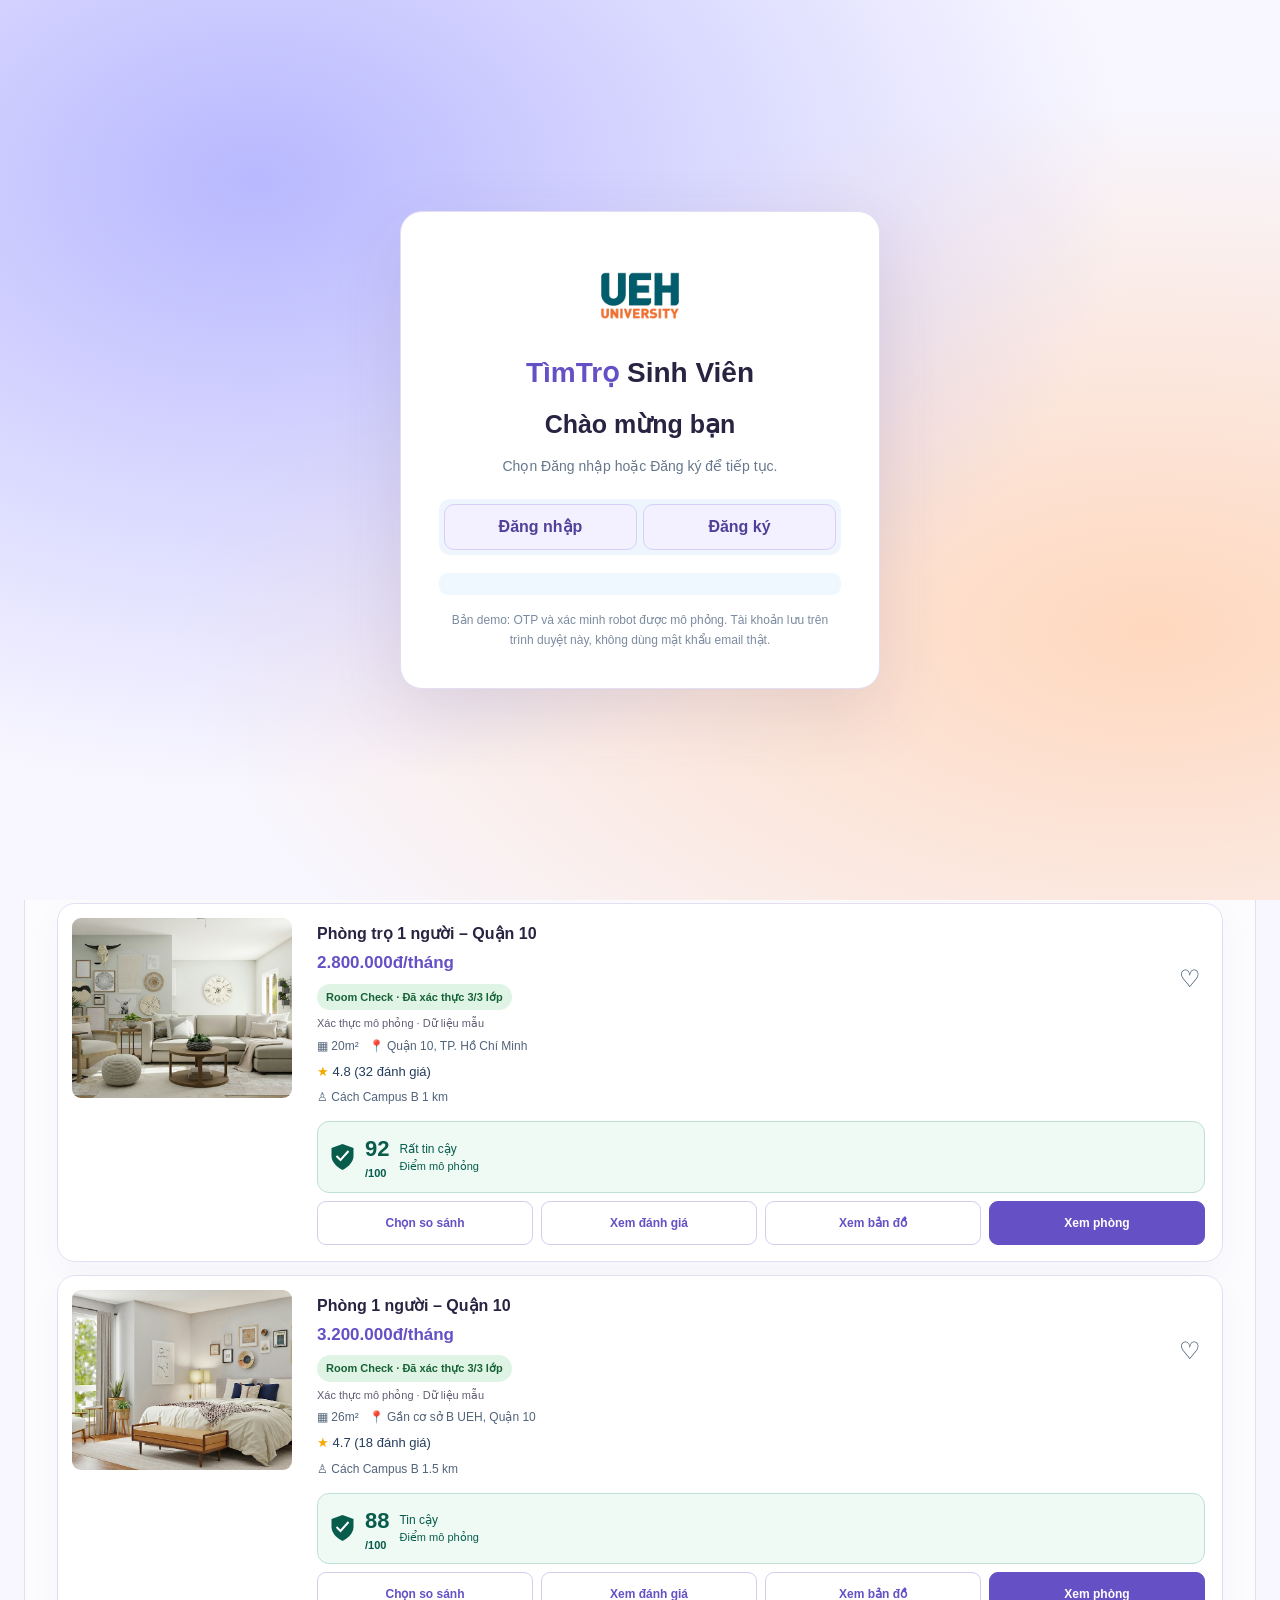
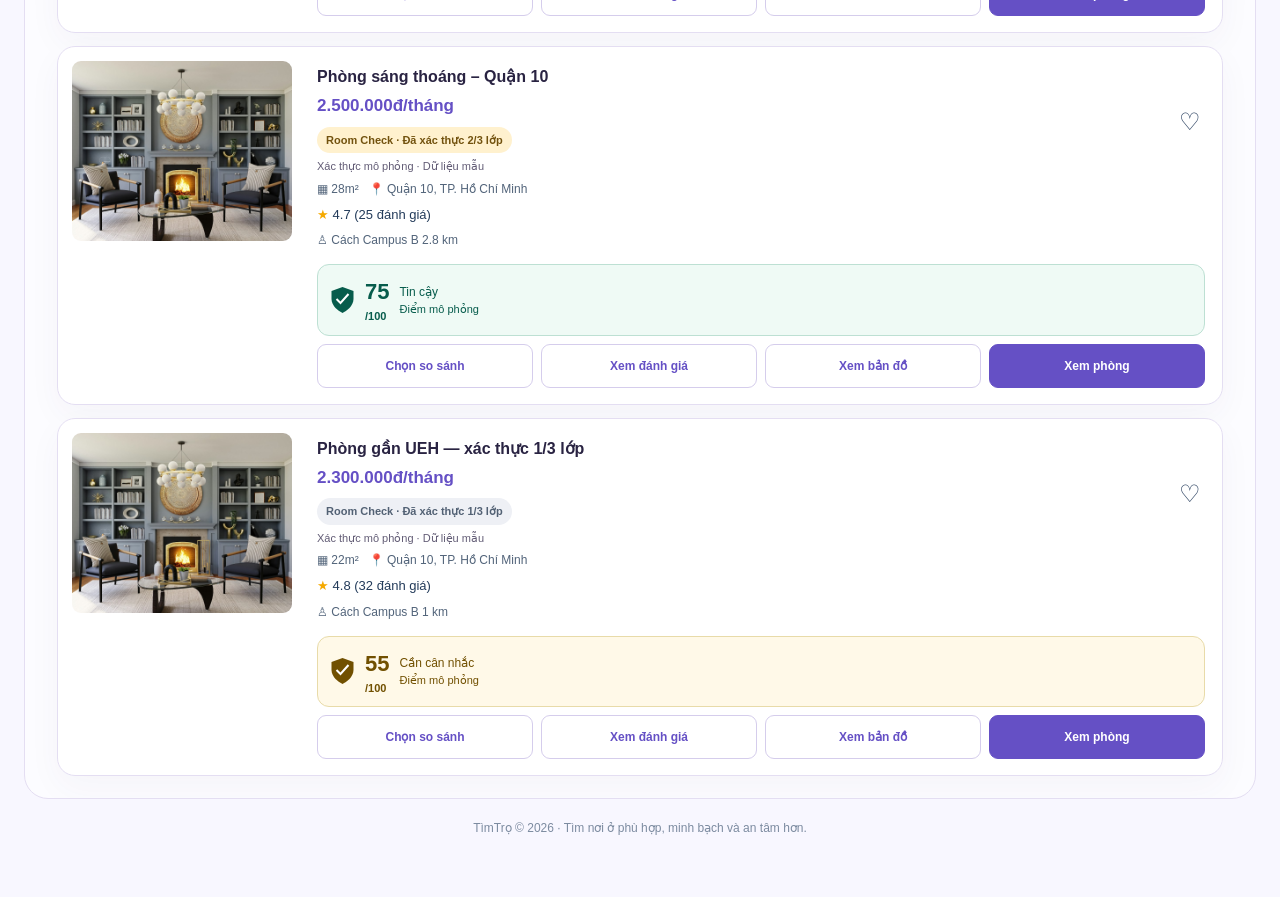
==== commit 9e71e5e9: "Add compact room views, local reports, comparison and demo trust scores" ====
--- a/timtro_website/index.html
+++ b/timtro_website/index.html
@@ -184,6 +184,7 @@
 <link rel="stylesheet" href="assets/aurora.css">
 <link rel="stylesheet" href="assets/auth-demo.css">
 <link rel="stylesheet" href="assets/navigation-settings.css">
+<link rel="stylesheet" href="assets/room-tools.css">
 </head>
 <body>
 
@@ -681,6 +682,8 @@
 <script src="assets/auth-demo.js"></script>
 <script src="assets/room-contact.js"></script>
 <script src="assets/tour360.js"></script>
+<script src="assets/room-tools.js"></script>
+<script src="assets/room-tools-ui.js"></script>
 
 </body>
 </html>
--- a/timtro_website/assets/room-tools.css
+++ b/timtro_website/assets/room-tools.css
@@ -0,0 +1,32 @@
+/* Compact room discovery, comparison and browser-local reports. */
+:root{--tool-green:#087c64;--tool-amber:#805900;--tool-red:#b52c40}
+.sr-only{position:absolute;width:1px;height:1px;padding:0;margin:-1px;overflow:hidden;clip:rect(0,0,0,0);white-space:nowrap;border:0}
+.hero{min-height:220px;padding:28px 32px 54px}.hero h1{font-size:clamp(28px,3.2vw,42px)}
+.content{padding-top:22px;padding-bottom:22px}.section-head{margin-bottom:14px}.roommate-hero{padding:18px 22px;margin-bottom:16px}.roommate-hero h2{font-size:25px}.roommate-hero br{display:none}
+.room-image{height:180px}.gallery-main{height:280px}.thumbs img{height:62px}.panel{padding:18px}.landlord-card{margin-top:12px}.landlord-photo{width:80px;height:80px}.owner-summary{gap:16px}.owner-verification{padding:14px}
+.tool-tabs{display:flex;gap:8px;flex-wrap:wrap;margin:12px 0 18px}.tool-tabs button{min-height:44px;border:1px solid var(--line);border-radius:12px;padding:10px 16px;background:#fff;color:var(--navy);font:inherit;font-weight:700;cursor:pointer}
+.tool-tabs button[aria-selected=true]{background:var(--blue);color:white;border-color:var(--blue)}
+.tool-panel{min-width:0}.tool-panel>section{padding:0;margin:0}.tool-panel .verify-banner{padding:20px;border-radius:16px}.tool-panel .verify-step{padding:16px;margin-bottom:10px}.tool-panel .reviews-grid{margin-top:20px}
+#detailPage>.primary.full{display:none}#detailPage .detail-grid{align-items:start}#detailPage .cost-card{padding:16px;margin:14px 0}#detailPage .cost-total{font-size:29px;margin:10px 0}
+.tool-actions{display:flex;gap:8px;flex-wrap:wrap;margin:12px 0}.tool-actions button{min-height:44px}.report-trigger{color:var(--tool-red)!important;border-color:#e6b8c1!important;background:#fff8f9!important}
+.trust-score{display:flex;align-items:center;gap:10px;padding:10px 12px;margin:8px 0;border:1px solid #bde0d3;border-radius:12px;background:#effaf5;color:#075c4c;cursor:pointer;text-align:left;font:inherit;max-width:100%;min-height:62px}
+.trust-score strong{font-size:22px;white-space:nowrap}.trust-score span{font-size:12px;line-height:1.5}.trust-score small{display:block;font-size:11px}.trust-score svg{width:25px;height:28px;flex-shrink:0}.trust-score.medium{background:#fff9e8;border-color:#e8dba9;color:#715000}.trust-score.low{background:#fff2f4;border-color:#efc6cd;color:#a0263a}.trust-score.unknown{background:#f1f2f8;border-color:#d6dbea;color:#4d5a71}
+.room-title-row>div{min-width:0}.room-info .trust-score{width:100%}.slot-tools{display:flex;gap:8px;flex-wrap:wrap;margin-top:8px}.slot-tools button{min-height:44px}
+.tool-group{grid-column:1/-1;min-width:0;border:1px solid var(--line);border-radius:12px;background:#fff;padding:0 14px;margin:4px 0}.tool-group>summary{cursor:pointer;font-weight:700;color:var(--navy);padding:14px 0;min-height:44px}.tool-group>div{padding-bottom:14px}.tool-group .roommate-form,.tool-group .host-form-grid{gap:12px}
+.tool-dialog{border:1px solid var(--line);border-radius:20px;padding:24px;width:min(620px,calc(100% - 24px));max-height:90dvh;overflow:auto;color:var(--navy);background:#fff;box-sizing:border-box}.tool-dialog::backdrop{background:#21183e88}.tool-dialog.wide{width:min(900px,calc(100% - 24px))}.tool-dialog h2{font-size:23px;margin:0}.tool-dialog header{display:flex;align-items:start;justify-content:space-between;gap:14px;margin-bottom:14px}.tool-dialog header button{flex-shrink:0}.tool-dialog label{display:block;font-weight:700;margin:14px 0 7px}.tool-dialog input,.tool-dialog textarea,.tool-dialog select{width:100%;max-width:100%;padding:11px;border:1px solid var(--line);border-radius:10px;font:inherit;color:var(--navy);box-sizing:border-box}.tool-dialog textarea{min-height:100px;resize:vertical}.tool-dialog p{line-height:1.6}.tool-feedback{font-size:14px;color:var(--tool-red);line-height:1.6}.tool-feedback.success{color:var(--tool-green)}.tool-feedback:empty{display:none}
+.evidence-list{list-style:none;padding:0}.evidence-list li{display:flex;align-items:center;gap:10px;padding:10px 0;border-bottom:1px solid var(--line)}.evidence-list li>span{min-width:0;flex:1;overflow-wrap:anywhere}.evidence-list small{display:block;color:var(--muted)}.evidence-preview{max-width:100%;max-height:300px;object-fit:contain;border-radius:12px}.report-record{padding:16px;border:1px solid var(--line);border-radius:14px;background:white;margin:12px 0;overflow-wrap:anywhere}.report-record h3{margin:0 0 8px}.report-record p{white-space:pre-wrap}.report-record .tool-actions{margin-bottom:0}
+.comparison-bar{position:fixed;bottom:20px;left:50%;transform:translateX(-50%);z-index:95;width:min(980px,calc(100% - 24px));display:flex;align-items:center;gap:12px;flex-wrap:wrap;padding:12px 16px;background:#fff;border:1px solid #c6bcf3;box-shadow:0 8px 32px #34226930;border-radius:16px;box-sizing:border-box}.comparison-bar .selection-names{flex:1;min-width:100px;font-size:13px}.comparison-bar button{min-height:44px}body.has-comparison{padding-bottom:150px}
+.comparison-selection{display:flex;gap:8px;flex-wrap:wrap;margin:12px 0}.comparison-chip{display:flex;align-items:center;gap:6px;border:1px solid var(--line);border-radius:12px;padding:4px 8px;background:#f5f2ff;font-size:13px;max-width:100%}.comparison-chip span{overflow-wrap:anywhere}.comparison-chip button{min-width:44px;min-height:44px;background:transparent;border:0;color:var(--navy);cursor:pointer}
+.comparison-scroll{max-width:100%;overflow-x:auto;border:1px solid var(--line);border-radius:16px;background:#fff;scrollbar-gutter:stable}.comparison-table{border-collapse:collapse;width:100%;min-width:720px;table-layout:fixed}.comparison-table th,.comparison-table td{padding:13px;border-bottom:1px solid var(--line);border-right:1px solid var(--line);vertical-align:top;text-align:left;overflow-wrap:anywhere}.comparison-table th:first-child{width:150px;background:#f8f7ff}.comparison-table thead th{background:#fff}.comparison-table h3{font-size:17px;line-height:1.4;margin:10px 0}.comparison-table img{width:100%;height:130px;object-fit:cover;border-radius:10px}.comparison-table .trust-score{width:100%}.comparison-table .price{font-size:16px}.comparison-summary{display:grid;grid-template-columns:1fr 1fr;gap:14px;margin-top:16px}.comparison-summary>div{padding:16px;background:#f1edff;border:1px solid var(--line);border-radius:14px}.comparison-summary h3{margin:0 0 8px}.comparison-summary p{margin:6px 0;line-height:1.6}.saved-comparison{display:flex;gap:10px;align-items:center;flex-wrap:wrap;padding:12px;border-bottom:1px solid var(--line)}.saved-comparison span{flex:1;min-width:150px}
+button:focus-visible,a:focus-visible,summary:focus-visible,.comparison-scroll:focus-visible{outline:3px solid #9381ff;outline-offset:3px}
+@media(max-width:950px){.comparison-bar{bottom:16px}.roommate-layout{grid-template-columns:1fr!important}.roommate-layout>.needs-panel{order:0!important}.needs-panel>.roommate-publish{margin:0}.comparison-table{min-width:700px}}
+@media(max-width:760px){.comparison-bar{bottom:82px;gap:8px;padding:10px}body.has-comparison{padding-bottom:230px}.comparison-summary{grid-template-columns:1fr}.comparison-table th:first-child{width:120px}.comparison-table .trust-score{flex-wrap:wrap}.gallery-main{height:230px}.hero{min-height:180px;padding:22px 20px 48px}.roommate-hero{padding:16px}.roommate-hero h2{font-size:22px}.roommate-hero .stat-strip{display:none}.tool-dialog{padding:18px}.tool-tabs{gap:6px}.tool-tabs button{flex:1;padding:10px 8px;font-size:13px}.trust-score strong{font-size:20px}.tool-panel .verify-step{display:flex;flex-wrap:wrap}.tool-panel .verify-step>div:nth-child(2){flex:1;min-width:180px}.tool-panel .verify-step>button{margin-left:0}.room-image{height:165px}}
+@media(max-width:760px){
+ .comparison-bar .selection-names{display:none}.comparison-bar{justify-content:space-between;flex-wrap:nowrap}.comparison-bar strong{font-size:13px}.comparison-bar button{padding:10px 12px}body.has-comparison{padding-bottom:165px}
+ #comparisonPage>.section-head .muted{display:none}#comparisonPage>.section-head{align-items:center;display:flex;flex-wrap:nowrap}#comparisonPage>.section-head h2{font-size:21px}#comparisonEdit{font-size:12px;padding:10px;max-width:110px}
+ .comparison-selection{flex-wrap:nowrap;overflow-x:auto;padding-bottom:6px}.comparison-chip{flex:0 0 190px}.comparison-chip span{white-space:nowrap;overflow:hidden;text-overflow:ellipsis}
+ #detailPage .detail-grid{display:flex;flex-direction:column;gap:12px}#detailPage .detail-grid>div:first-child,#detailPage .detail-panel{display:contents}
+ #detailPage #detailTitle,#detailPage #detailPrice{order:0}#detailRoomTools,#detailPage .detail-panel>.muted{order:1;width:100%}
+ #detailPage .gallery-main,#detailPage .thumbs{order:2;width:100%}#detailPage .cost-card{order:3;width:100%;box-sizing:border-box;margin:0}
+ #detailPage .verify-box,#detailPage .detail-panel>.primary,#detailPage .detail-actions{order:4;width:100%;box-sizing:border-box}#detailPage .amenities{order:5;width:100%;box-sizing:border-box}#detailPage .tour-panel{order:6;width:100%;box-sizing:border-box}
+}
